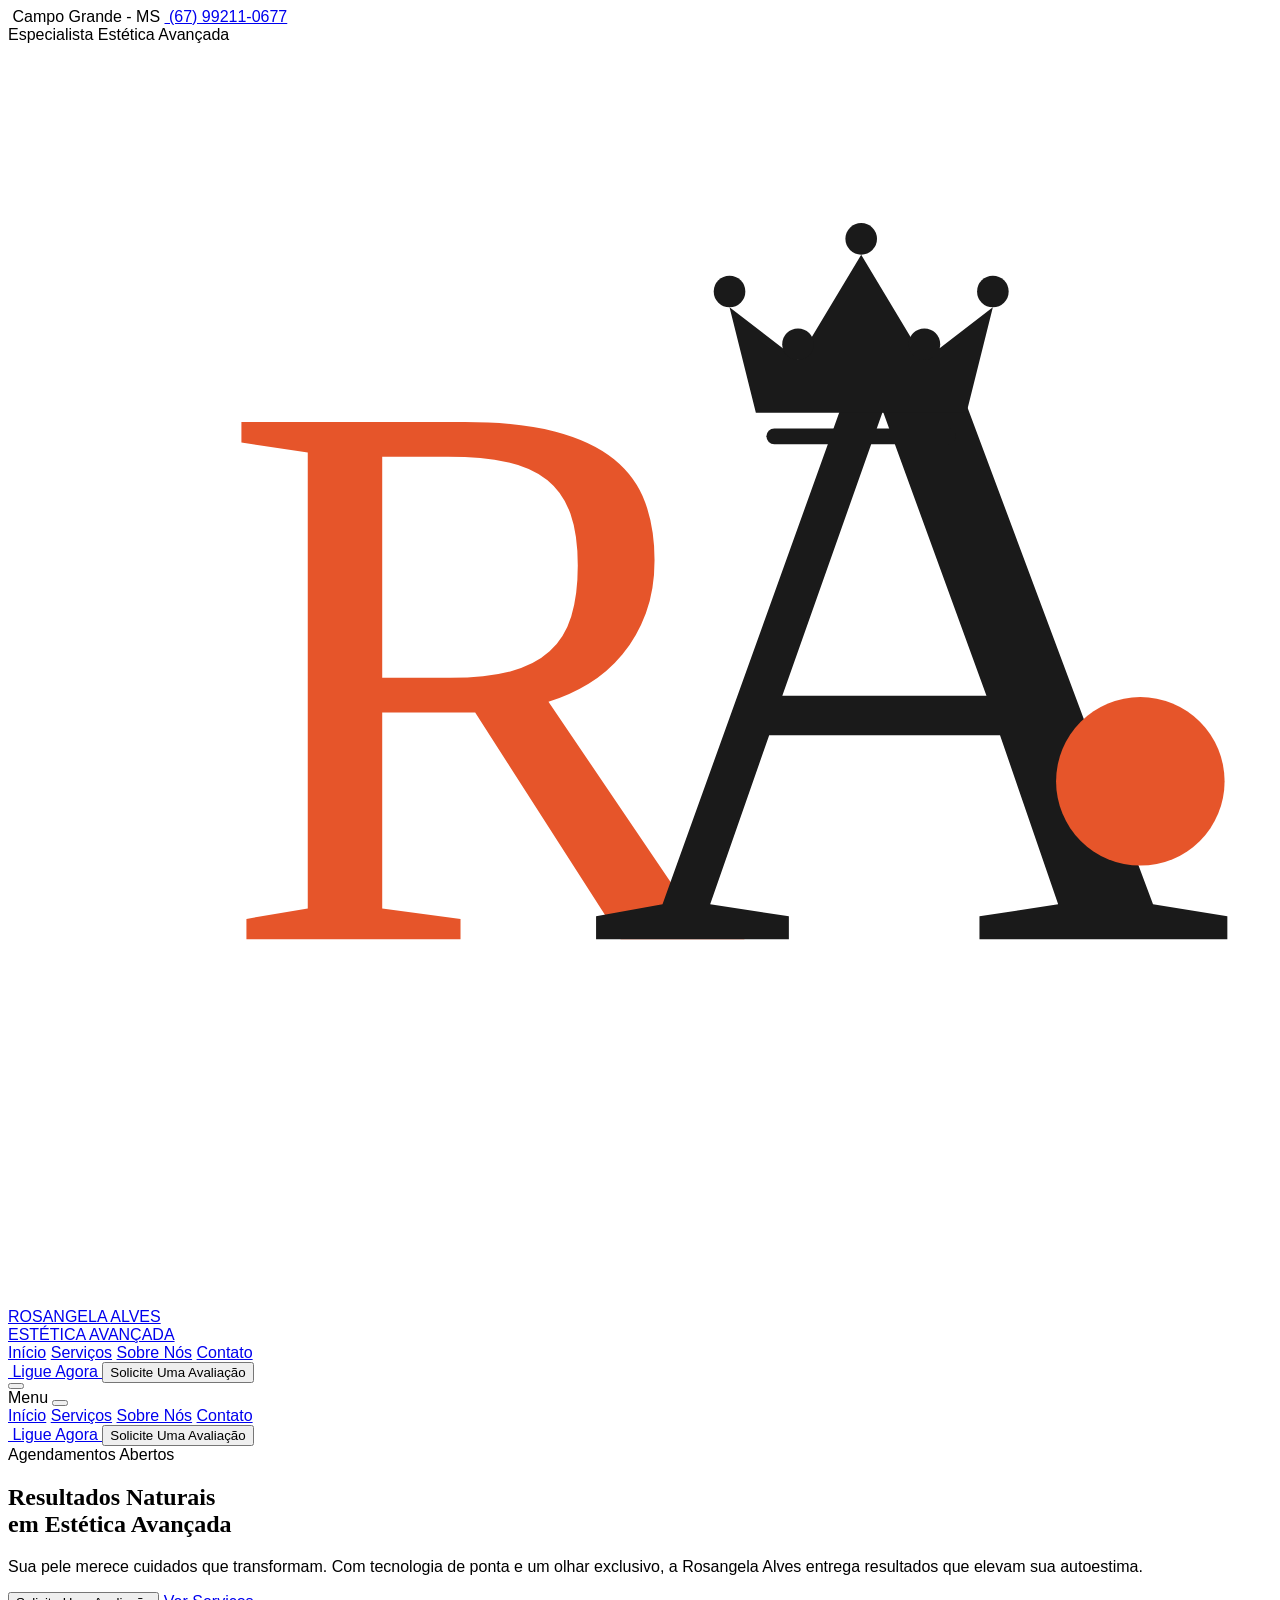
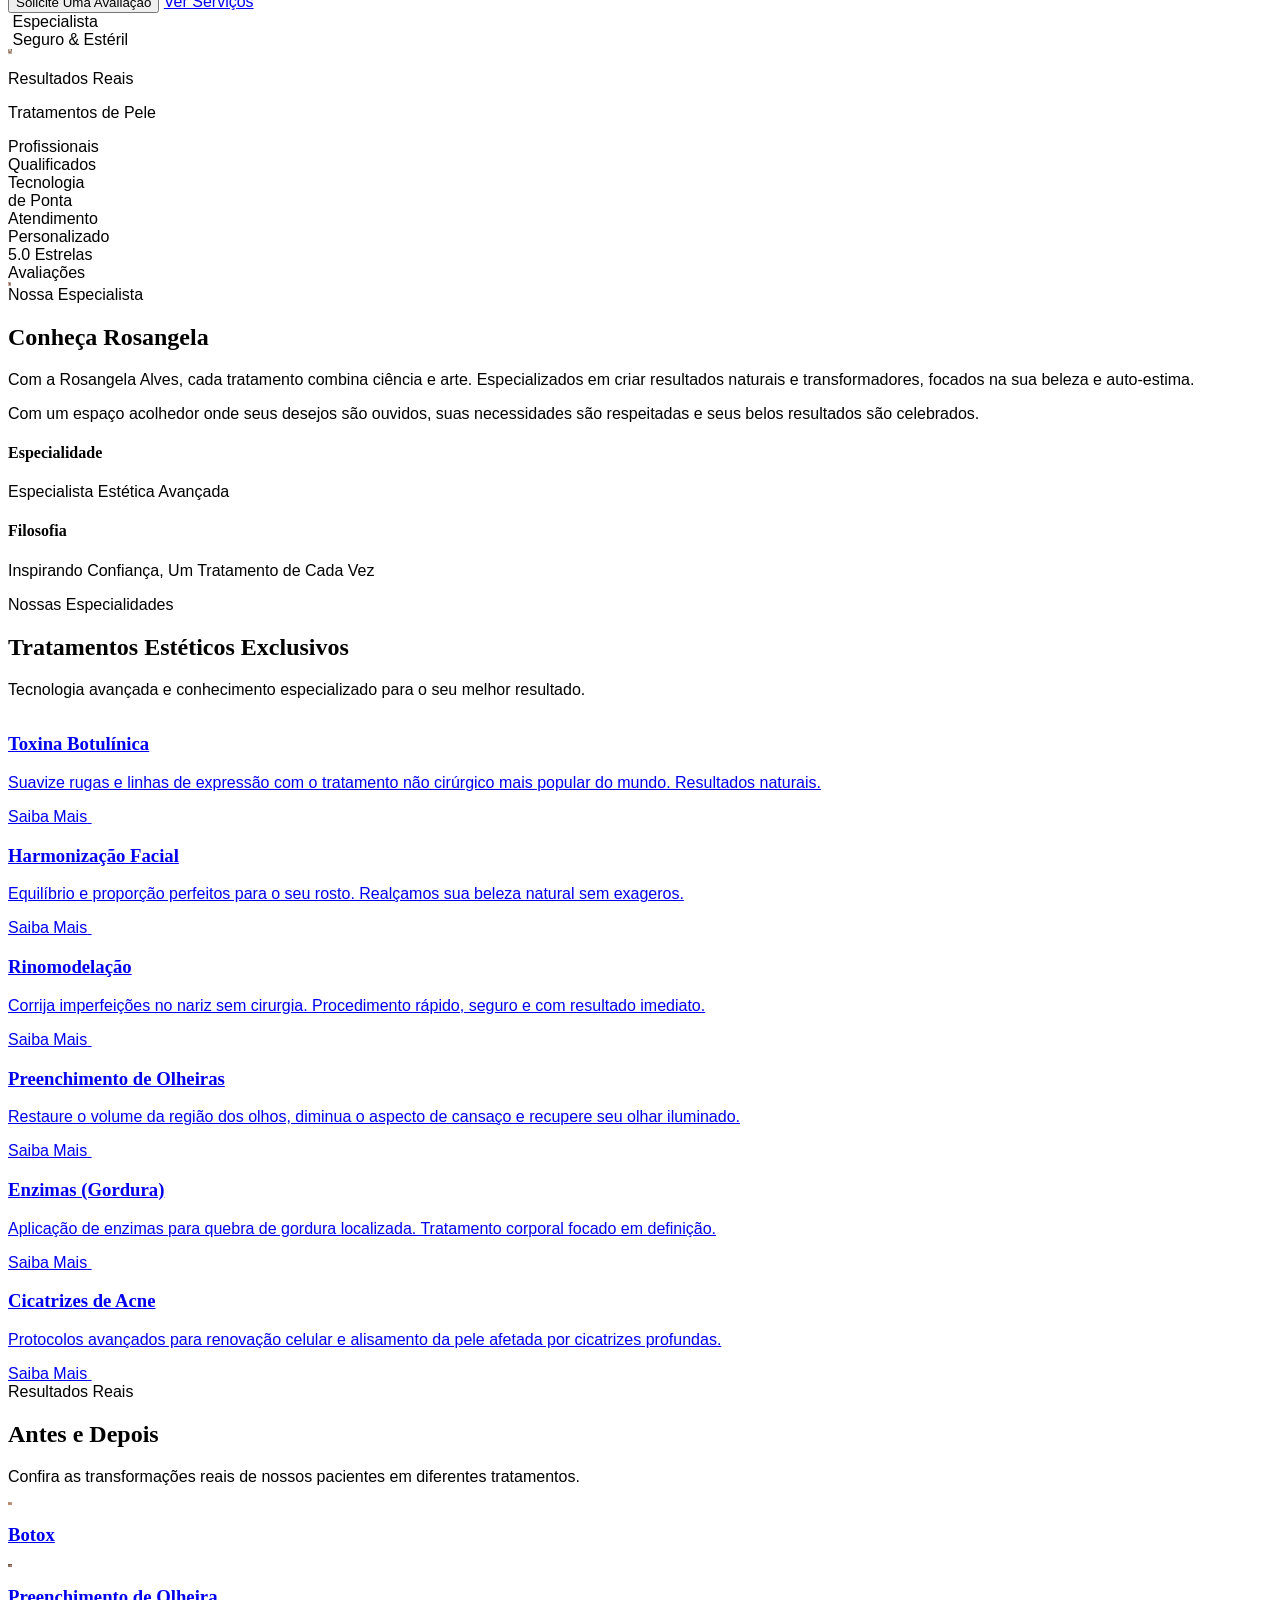
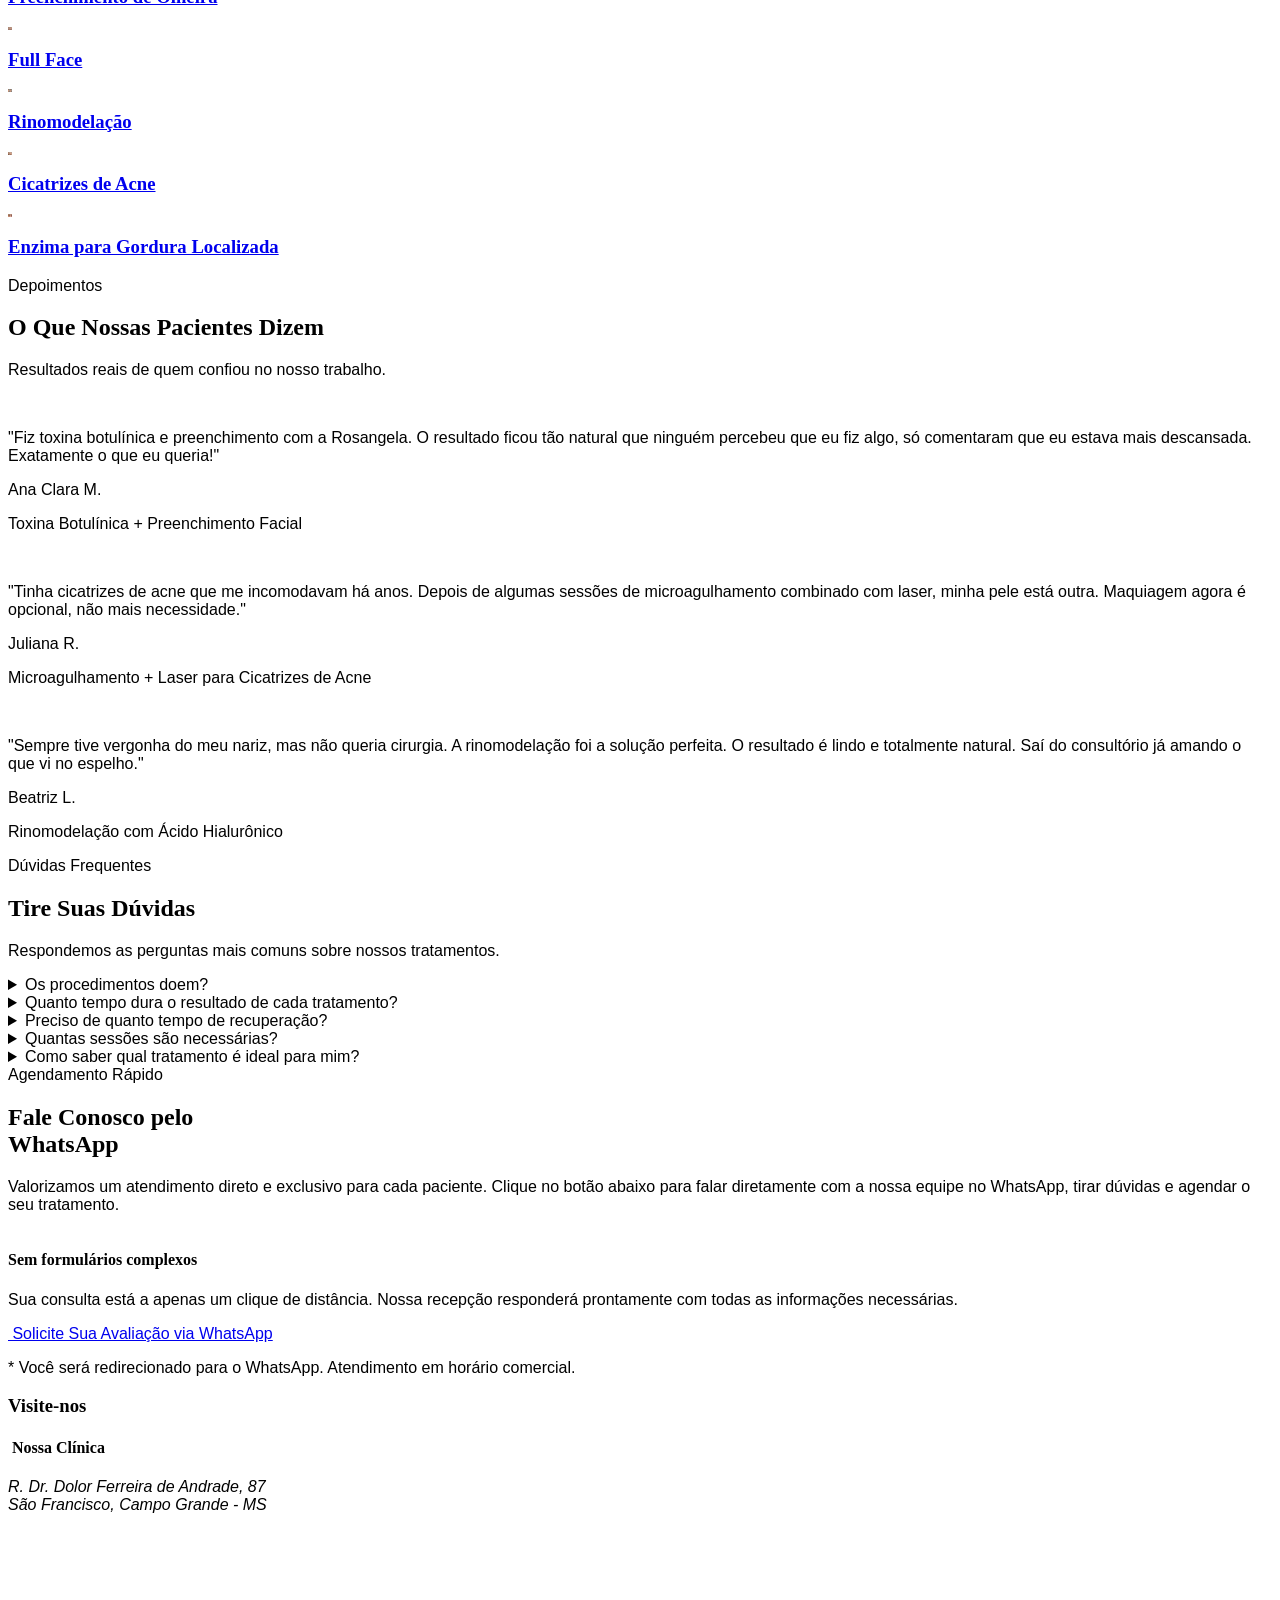
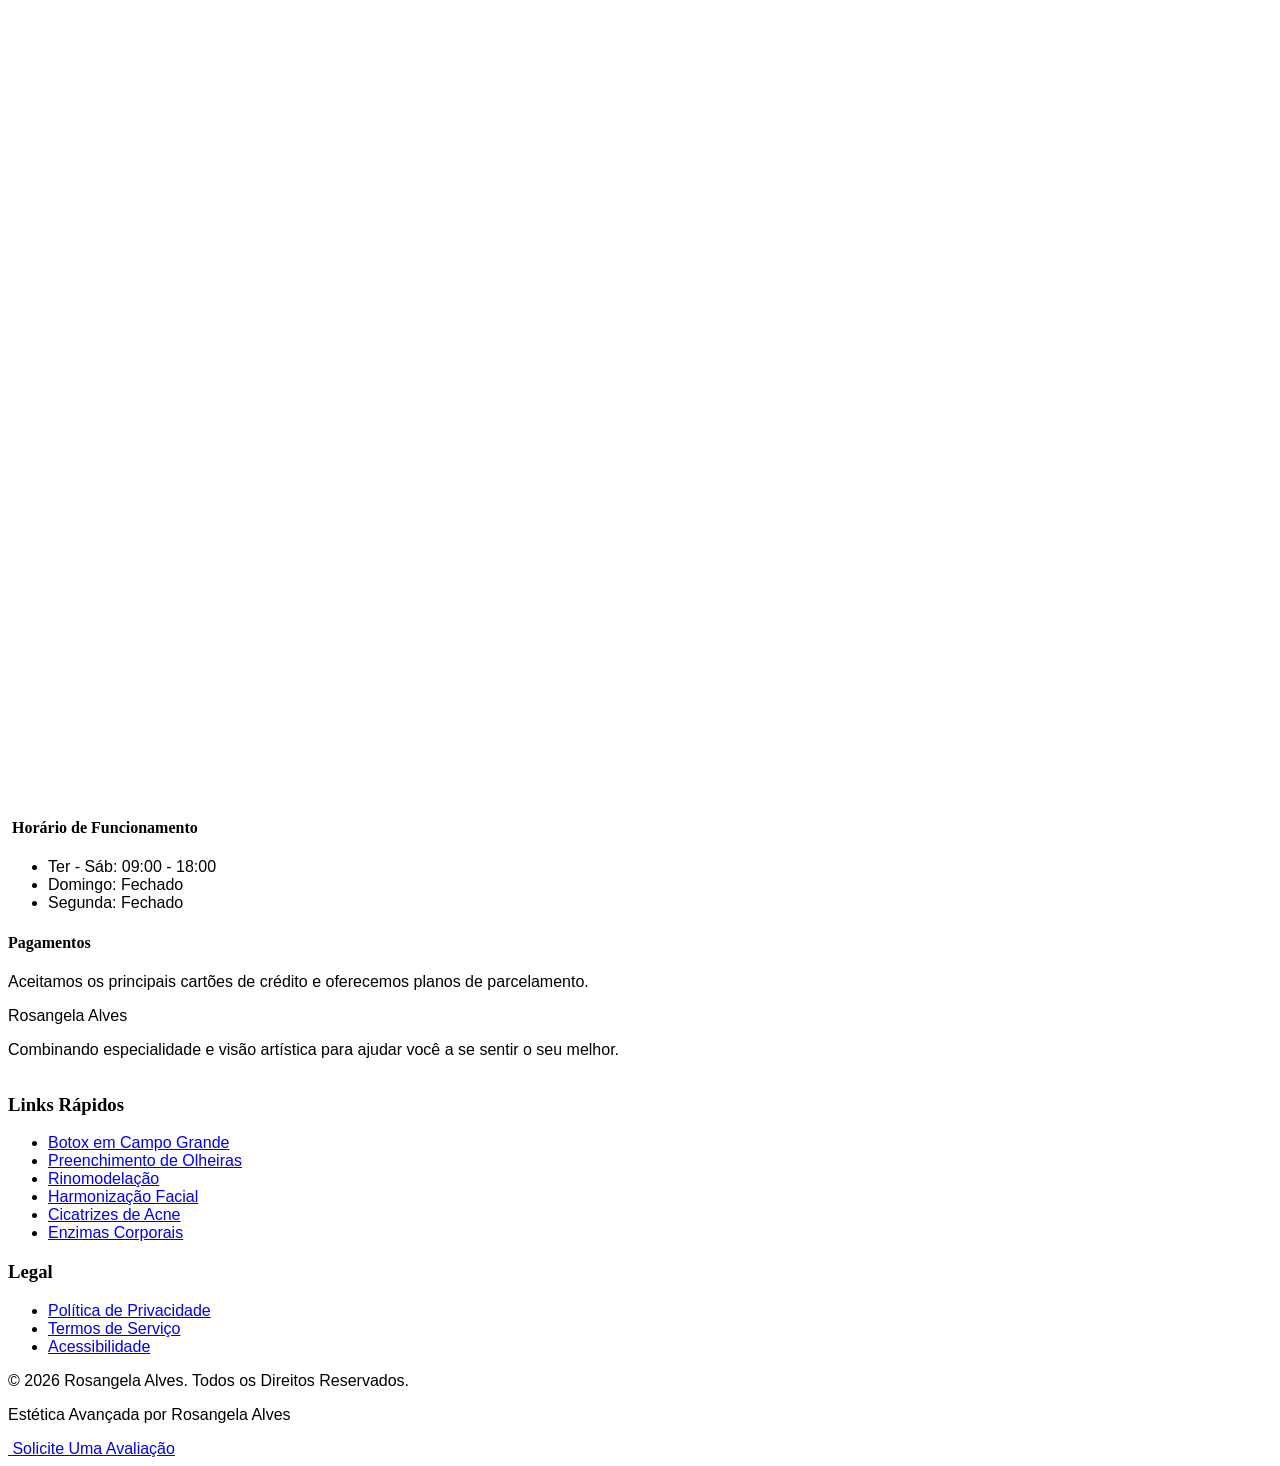
==== index.html @ 12b3f813 "Reapply "fix: corrige picture aninhado e substitui foto Rosangela" This reverts commit ff96678550057" ====
<html class="scroll-smooth" lang="pt-BR"><head><meta charset="utf-8"/>
<meta content="width=device-width, initial-scale=1.0" name="viewport"/>
<link rel="icon" href="assets/favicon-r.svg" type="image/svg+xml">
    <title>Clínica de Estética em Campo Grande — Botox, Preenchimento e Laser | Rosangela Alves</title>
<link rel="dns-prefetch" href="https://www.googletagmanager.com">
<link rel="dns-prefetch" href="https://fonts.googleapis.com">
<link rel="dns-prefetch" href="https://fonts.gstatic.com">

<link rel="preconnect" href="https://code.iconify.design" crossorigin>
<!-- SEO Meta Tags -->
<meta name="description" content="Clínica de Estética em Campo Grande — MS. Especializada em Botox, Preenchimento de Olheiras, Rinomodelação, Laser e tratamentos faciais. Agende sua avaliação no São Francisco."/>
<meta name="robots" content="index, follow"/>
<link rel="canonical" href="https://rosangelaalves.vercel.app/"/>
<!-- Open Graph -->
<meta property="og:type" content="website"/>
<meta property="og:title" content="Clínica de Estética em Campo Grande — Botox e Preenchimento | Rosangela Alves"/>
<meta property="og:description" content="Clínica de Estética em Campo Grande. Resultados naturais com tecnologia de ponta. Botox, preenchimento, laser e mais. Solicite sua avaliação."/>
<meta property="og:image" content="https://rosangelaalves.vercel.app/assets/0591c47864786aaf_medical-spa-landing-30.png"/>
<meta property="og:url" content="https://rosangelaalves.vercel.app/"/>
<meta property="og:locale" content="pt_BR"/>
<meta property="og:site_name" content="Rosangela Alves | Estética Avançada"/>
<!-- Twitter Card -->
<meta name="twitter:card" content="summary_large_image"/>
<meta name="twitter:title" content="Clínica de Estética em Campo Grande | Rosangela Alves"/>
<meta name="twitter:description" content="Clínica de Estética em Campo Grande — Botox, preenchimento, laser e tratamentos faciais. Agende sua avaliação."/>
<meta name="twitter:image" content="https://rosangelaalves.vercel.app/assets/0591c47864786aaf_medical-spa-landing-30.png"/>
<!-- Schema LocalBusiness + AggregateRating -->
<script type="application/ld+json">
{
  "@context": "https://schema.org",
  "@type": "LocalBusiness",
  "@id": "https://rosangelaalves.vercel.app/#clinic",
  "name": "Rosangela Alves — Estética Avançada",
  "description": "Clínica de Estética em Campo Grande especializada em Botox, Preenchimento, Rinomodelação, Laser e tratamentos faciais e corporais.",
  "url": "https://rosangelaalves.vercel.app/",
  "telephone": "(67) 99211-0677",
  "image": "https://rosangelaalves.vercel.app/assets/0591c47864786aaf_medical-spa-landing-30.png",
  "priceRange": "$$",
  "address": {
    "@type": "PostalAddress",
    "addressLocality": "Campo Grande",
    "addressRegion": "MS",
    "streetAddress": "R. Dr. Dolor Ferreira de Andrade, 87",
    "postalCode": "79010-050",
    "addressCountry": "BR"
  },
  "geo": {
    "@type": "GeoCoordinates",
    "latitude": -20.466738,
    "longitude": -54.618701
  },
  "areaServed": {
    "@type": "City",
    "name": "Campo Grande",
    "sameAs": "https://pt.wikipedia.org/wiki/Campo_Grande_(Mato_Grosso_do_Sul)"
  },
  "openingHoursSpecification": [
    {
      "@type": "OpeningHoursSpecification",
      "dayOfWeek": ["Tuesday", "Wednesday", "Thursday", "Friday", "Saturday"],
      "opens": "09:00",
      "closes": "18:00"
    }
  ],
  "sameAs": [
    "https://www.instagram.com/drarobiomedica/"
  ],
  "aggregateRating": {
    "@type": "AggregateRating",
    "ratingValue": "4.9",
    "bestRating": "5",
    "ratingCount": "87"
  }
}
</script>
<!-- Schema FAQPage -->
<script type="application/ld+json">
{
  "@context": "https://schema.org",
  "@type": "FAQPage",
  "mainEntity": [
    {
      "@type": "Question",
      "name": "Os procedimentos doem?",
      "acceptedAnswer": {
        "@type": "Answer",
        "text": "A maioria dos procedimentos é bem tolerada. Aplicamos anestésico tópico antes de injetáveis e lasers, garantindo o máximo de conforto. A sensação é de pequenos beliscões ou leve aquecimento, dependendo do tratamento."
      }
    },
    {
      "@type": "Question",
      "name": "Quanto tempo dura o resultado de cada tratamento?",
      "acceptedAnswer": {
        "@type": "Answer",
        "text": "Varia conforme o procedimento: toxina botulínica dura de 3 a 6 meses, preenchimentos faciais de 6 a 18 meses, bioestimuladores de colágeno até 24 meses. Na sua avaliação, explicamos a duração esperada para cada caso."
      }
    },
    {
      "@type": "Question",
      "name": "Preciso de quanto tempo de recuperação?",
      "acceptedAnswer": {
        "@type": "Answer",
        "text": "A maioria dos procedimentos não exige downtime. Você pode voltar às suas atividades no mesmo dia. Alguns tratamentos a laser podem causar leve vermelhidão por 24 a 48 horas."
      }
    },
    {
      "@type": "Question",
      "name": "Quantas sessões são necessárias?",
      "acceptedAnswer": {
        "@type": "Answer",
        "text": "Toxina botulínica e preenchimentos têm resultado imediato em uma única sessão. Tratamentos como bioestimuladores de colágeno, laser e depilação a laser podem exigir de 3 a 6 sessões para o resultado ideal."
      }
    },
    {
      "@type": "Question",
      "name": "Como saber qual tratamento é ideal para mim?",
      "acceptedAnswer": {
        "@type": "Answer",
        "text": "Cada paciente é único. Oferecemos uma avaliação presencial completa onde analisamos seu tipo de pele, queixas e objetivos para indicar o tratamento mais adequado."
      }
    }
  ]
}
</script>
<script src="assets/851bed7af266f96a_iconify-icon.min.js" defer></script>
<link href="https://fonts.googleapis.com" rel="preconnect"/>
<link href="https://fonts.gstatic.com" rel="preconnect"/>
<link href="assets/528c7f11ac18daea_css2.css" rel="stylesheet"/>
<style>
:root {
--brand-gold: #E6552A;
--brand-blue-grey: #EAE4D9;
--brand-dark: #31353D;
}
body { font-family: 'Inter', sans-serif; -webkit-font-smoothing: antialiased; }
h1, h2, h3, h4, h5, h6 { font-family: 'Playfair Display', serif; }
/* Custom Scrollbar */
::-webkit-scrollbar { width: 8px; }
::-webkit-scrollbar-track { background: #f1f1f1; }
::-webkit-scrollbar-thumb { background: #d1d5db; border-radius: 4px; }
::-webkit-scrollbar-thumb:hover { background: #9ca3af; }
/* Mobile Menu Transitions */
.mobile-menu-overlay {
transition: opacity 0.3s ease-in-out;
}
.mobile-menu-content {
transition: transform 0.3s cubic-bezier(0.16, 1, 0.3, 1);
}
</style><!-- aura-ga4-start -->
<script async="" src="https://www.googletagmanager.com/gtag/js?id=G-2M6V79H761"></script>
<script>
window.dataLayer = window.dataLayer || [];
function gtag(){dataLayer.push(arguments);}
gtag('js', new Date());
gtag('config', 'G-2M6V79H761');
</script>
<!-- aura-ga4-end -->
<style>
@keyframes cms-shimmer {
  0% { background-position: -200% 0; }
  100% { background-position: 200% 0; }
}
.cms-loading {
  position: relative;
  color: transparent !important;
  /* Override any background-image (inline styles, Tailwind bg-[url(...)]) */
  background-image: none !important;
  background-color: transparent !important;
  background: linear-gradient(90deg, 
    rgba(128, 128, 128, 0.1) 25%, 
    rgba(128, 128, 128, 0.2) 50%, 
    rgba(128, 128, 128, 0.1) 75%
  ) !important;
  background-size: 200% 100% !important;
  animation: cms-shimmer 1.5s infinite !important;
  border-radius: 12px;
  min-height: 1em;
  min-width: 3em;
  overflow: hidden;
}
.cms-loading * {
  visibility: hidden !important;
}
.cms-loading img {
  opacity: 0 !important;
}
</style><style id="aura-share-responsive-guards">
@media (max-width: 639px) {
  html,
  body {
    max-width: 100% !important;
    overflow-x: hidden !important;
  }

  #root {
    max-width: 100% !important;
  }

  img,
  video,
  canvas,
  svg {
    max-width: 100%;
  }

  .aura-share-mobile-grid-stack {
    grid-template-columns: minmax(0, 1fr) !important;
    column-gap: min(1rem, 4vw) !important;
  }

  .aura-share-mobile-grid-stack > * {
    grid-column: 1 / -1 !important;
    max-width: 100% !important;
    min-width: 0 !important;
  }
}
</style><style data-offline="1">/* offline: ensure content is visible regardless of JS init state */
html,body{opacity:1!important;visibility:visible!important}
.page-loader,.site-loader,[class*='loading-screen'],[id*='loading-screen']{display:none!important}
</style>


</head>
<body class="bg-stone-50 text-stone-800 antialiased selection:bg-[#4A5441] selection:text-white">
<!-- Announcement / Location Strip -->
<div class="bg-[#31353D] text-white text-[11px] font-medium tracking-wide py-2.5 px-4">
<div class="max-w-7xl mx-auto flex flex-col sm:flex-row justify-between items-center gap-2 text-center sm:text-left">
<div class="flex items-center gap-4">
<span class="flex items-center gap-1.5 opacity-90 hover:text-[#E6552A] transition-colors cursor-pointer">
<iconify-icon icon="solar:map-point-linear"></iconify-icon>
                    Campo Grande - MS
                </span>
<a class="flex items-center gap-1.5 opacity-90 hover:text-[#E6552A] transition-colors" href="tel:5567992110677">
<iconify-icon icon="solar:phone-calling-linear"></iconify-icon>
                    (67) 99211-0677
                </a>
</div>
<span class="hidden sm:inline opacity-70">Especialista Estética Avançada</span>
</div>
</div>
<!-- Sticky Header -->
<header class="sticky top-0 z-50 bg-white/90 backdrop-blur-md border-b border-stone-200/60 transition-all duration-300">
<div class="max-w-7xl mx-auto px-4 sm:px-6 h-20 flex items-center justify-between">
<!-- Logo -->
<a href="#" class="flex items-center gap-3 group">
    <img fetchpriority="high" decoding="sync" src="assets/logo-ra.svg" alt="Rosangela Alves Logo" class="h-10 sm:h-12 w-auto object-contain group-hover:scale-105 transition-transform duration-300 shrink-0" />
    <div class="flex flex-col justify-center">
        <div class="text-base sm:text-xl font-bold tracking-widest text-stone-900 uppercase leading-none">
            ROSANGELA <span class="text-[#E6552A]">ALVES</span>
        </div>
        <div class="text-[0.45rem] sm:text-[0.55rem] font-light tracking-[0.25em] sm:tracking-[0.3em] text-stone-500 mt-1 uppercase">ESTÉTICA AVANÇADA</div>
    </div>
</a>
<!-- Desktop Nav -->
<nav class="hidden lg:flex items-center gap-8 text-[13px] font-medium text-stone-600 uppercase tracking-wide">
<a class="hover:text-[#E6552A] transition-colors" href="#home">Início</a>
<a class="hover:text-[#E6552A] transition-colors" href="#services">Serviços</a>
<a class="hover:text-[#E6552A] transition-colors" href="#team">Sobre Nós</a>
<a class="hover:text-[#E6552A] transition-colors" href="#locations">Contato</a>
</nav>
<!-- Desktop CTA -->
<div class="hidden lg:flex items-center gap-3">
<a class="text-stone-900 hover:text-[#E6552A] transition-colors font-medium text-sm flex items-center gap-2" href="tel:5567992110677">
<iconify-icon class="text-lg" icon="solar:phone-calling-linear"></iconify-icon>
                    Ligue Agora
                </a>
<button class="bg-[#4A5441] text-white hover:bg-[#384031] text-xs font-semibold uppercase tracking-widest px-6 py-3 rounded-full transition-all shadow-sm hover:shadow-md active:scale-95" onclick="document.getElementById('booking').scrollIntoView({behavior: 'smooth'})">
                    Solicite Uma Avaliação
                </button>
</div>
<!-- Mobile Toggle -->
<button class="lg:hidden p-2 text-stone-800 focus:outline-none z-50 relative" id="mobile-menu-btn">
<iconify-icon height="28" icon="solar:hamburger-menu-linear" width="28"></iconify-icon>
</button>
</div>
</header>
<!-- Mobile Menu Overlay (Hidden by Default) -->
<div class="fixed inset-0 z-40 bg-stone-900/20 backdrop-blur-sm opacity-0 pointer-events-none mobile-menu-overlay" id="mobile-menu-overlay">
<div class="absolute top-0 right-0 w-[85%] max-w-[320px] h-full bg-white shadow-2xl transform translate-x-full mobile-menu-content flex flex-col" id="mobile-menu-content">
<div class="p-6 flex justify-between items-center border-b border-stone-100">
<span class="text-lg font-bold font-serif text-stone-900">Menu</span>
<button class="p-2 text-stone-500 hover:text-stone-900" id="mobile-menu-close">
<iconify-icon height="24" icon="solar:close-circle-linear" width="24"></iconify-icon>
</button>
</div>
<nav class="flex-1 overflow-y-auto p-6 flex flex-col gap-6 text-sm font-medium uppercase tracking-wide text-stone-600">
<a class="mobile-link hover:text-[#E6552A]" href="#home">Início</a>
<a class="mobile-link hover:text-[#E6552A]" href="#services">Serviços</a>
<a class="mobile-link hover:text-[#E6552A]" href="#team">Sobre Nós</a>
<a class="mobile-link hover:text-[#E6552A]" href="#locations">Contato</a>
</nav>
<div class="p-6 bg-[#EAE4D9]/20 border-t border-stone-100 space-y-4">
<a class="flex items-center justify-center gap-2 w-full py-3 bg-white border border-stone-200 rounded-lg text-stone-900 font-semibold shadow-sm" href="tel:5567992110677">
<iconify-icon icon="solar:phone-calling-linear"></iconify-icon>
                    Ligue Agora
                </a>
<button class="w-full py-3 bg-[#4A5441] text-white rounded-lg font-semibold shadow-md mobile-link" onclick="document.getElementById('booking').scrollIntoView({behavior: 'smooth'})">
                    Solicite Uma Avaliação
                </button>
</div>
</div>
</div>
<!-- Hero Section -->
<section class="relative pt-12 pb-20 lg:pt-32 lg:pb-32 overflow-hidden bg-[#FDFCFB]" id="home">
<!-- Decorative Background Element -->
<div class="absolute top-0 right-0 w-2/3 h-full bg-[#EAE4D9]/30 skew-x-12 translate-x-1/3 z-0 pointer-events-none"></div>
<div class="max-w-7xl mx-auto px-4 sm:px-6 relative z-10">
<div class="grid lg:grid-cols-2 gap-12 lg:gap-20 items-center">
<!-- Hero Content -->
<div class="space-y-8 text-center lg:text-left">
<div class="inline-flex items-center gap-2 px-3 py-1 rounded-full bg-white border border-stone-200 shadow-sm text-[10px] uppercase tracking-wider font-bold text-[#E6552A]">
<span class="w-1.5 h-1.5 rounded-full bg-[#4A5441]"></span>
                        Agendamentos Abertos
                    </div>
<h1 class="text-4xl sm:text-5xl lg:text-7xl font-medium text-stone-900 leading-[1.1] tracking-tight">Resultados Naturais <br/> <span class="italic text-stone-500">em Estética Avançada</span></h1>
<p class="text-lg text-stone-600 font-light leading-relaxed max-w-lg mx-auto lg:mx-0">
                        Sua pele merece cuidados que transformam. Com tecnologia de ponta e um olhar exclusivo, a Rosangela Alves entrega resultados que elevam sua autoestima.
                    </p>
<div class="flex flex-col sm:flex-row items-center gap-4 justify-center lg:justify-start">
<button class="w-full sm:w-auto px-6 sm:px-8 py-3.5 sm:py-4 bg-[#2C2C2C] text-white rounded-full text-xs font-bold uppercase tracking-widest hover:bg-stone-800 transition-all shadow-lg hover:shadow-xl active:translate-y-0.5" onclick="document.getElementById('booking').scrollIntoView({behavior: 'smooth'})">
                            Solicite Uma Avaliação
                        </button>
<a class="w-full sm:w-auto px-6 sm:px-8 py-3.5 sm:py-4 bg-white border border-stone-200 text-stone-900 rounded-full text-xs font-bold uppercase tracking-widest hover:bg-stone-50 transition-all shadow-sm" href="#services">
                            Ver Serviços
                        </a>
</div>
<div class="pt-4 flex items-center justify-center lg:justify-start gap-6 text-stone-400 text-sm">
<div class="flex items-center gap-2">
<iconify-icon class="text-[#E6552A]" icon="solar:check-circle-linear"></iconify-icon>
<span>Especialista</span>
</div>
<div class="flex items-center gap-2">
<iconify-icon class="text-[#E6552A]" icon="solar:shield-check-linear"></iconify-icon>
<span>Seguro &amp; Estéril</span>
</div>
</div>
</div>
<!-- Hero Image -->
<div class="relative group">
<div class="absolute inset-0 bg-[#4A5441] rounded-3xl rotate-3 opacity-20 transition-transform group-hover:rotate-6 duration-500"></div>
<div class="aspect-[4/5] rounded-3xl overflow-hidden shadow-2xl relative z-10 bg-stone-200">
<picture>
  <source type="image/avif" srcset="assets/hero_clinic_480w.avif 480w, assets/hero_clinic_768w.avif 768w, assets/hero_clinic_1024w.avif 1024w" sizes="(max-width: 768px) 100vw, 50vw">
  <source type="image/webp" srcset="assets/hero_clinic_480w.webp 480w, assets/hero_clinic_768w.webp 768w, assets/hero_clinic_1024w.webp 1024w" sizes="(max-width: 768px) 100vw, 50vw">
  <picture>
  <source type="image/avif" srcset="assets/hero_clinic_480w.avif 480w, assets/hero_clinic_768w.avif 768w, assets/hero_clinic_1024w.avif 1024w" sizes="(max-width: 768px) 100vw, 50vw">
  <source type="image/webp" srcset="assets/hero_clinic_480w.webp 480w, assets/hero_clinic_768w.webp 768w, assets/hero_clinic_1024w.webp 1024w" sizes="(max-width: 768px) 100vw, 50vw">
  <picture>
  <source type="image/avif" srcset="assets/hero_clinic_480w.avif 480w, assets/hero_clinic_768w.avif 768w, assets/hero_clinic_1024w.avif 1024w" sizes="(max-width: 768px) 100vw, 50vw">
  <source type="image/webp" srcset="assets/hero_clinic_480w.webp 480w, assets/hero_clinic_768w.webp 768w, assets/hero_clinic_1024w.webp 1024w" sizes="(max-width: 768px) 100vw, 50vw">
  <img src="assets/hero_clinic.png" width="4" height="5" loading="eager" fetchpriority="high" class="w-full h-full object-cover object-center group-hover:scale-105 transition-transform duration-700" alt="Rosangela Alves — Clínica de Estética Avançada com tratamentos faciais e corporais">
</picture>
</picture>
</picture>
<!-- Gradient Overlay for Contrast -->
<div class="absolute inset-0 bg-gradient-to-t from-black/40 to-transparent pointer-events-none"></div>
<div class="absolute bottom-6 left-6 text-white pointer-events-none">
<p class="text-xs uppercase tracking-widest font-bold mb-1">Resultados Reais</p>
<p class="font-serif text-2xl italic">Tratamentos de Pele</p>
</div>
</div>
</div>
</div>
</div>
</section>
<!-- Trust Strip -->
<section class="border-y border-stone-200 bg-white py-10">
<div class="max-w-7xl mx-auto px-4 sm:px-6">
<div class="grid grid-cols-2 md:grid-cols-4 gap-6 md:gap-4 lg:gap-8 justify-items-center items-center opacity-70 grayscale hover:grayscale-0 transition-all duration-500">
<!-- Using text/icons to represent the badge images from source -->
<div class="flex items-center gap-3 group">
<div class="w-12 h-12 rounded-full bg-[#4A5441]/10 flex items-center justify-center text-[#E6552A] group-hover:bg-[#E6552A] group-hover:text-white transition-all duration-300 group-hover:-translate-y-1 shadow-sm">
<iconify-icon icon="lucide:award" width="26"></iconify-icon>
</div>
<div class="text-xs font-bold uppercase tracking-wider text-stone-900">
                        Profissionais <br/><span class="font-normal text-stone-500">Qualificados</span>
</div>
</div>
<div class="flex items-center gap-3 group">
<div class="w-12 h-12 rounded-full bg-[#4A5441]/10 flex items-center justify-center text-[#E6552A] group-hover:bg-[#E6552A] group-hover:text-white transition-all duration-300 group-hover:-translate-y-1 shadow-sm">
<iconify-icon icon="lucide:shield-check" width="26"></iconify-icon>
</div>
<div class="text-xs font-bold uppercase tracking-wider text-stone-900">
                        Tecnologia <br/><span class="font-normal text-stone-500">de Ponta</span>
</div>
</div>
<div class="flex items-center gap-3 group">
<div class="w-12 h-12 rounded-full bg-[#4A5441]/10 flex items-center justify-center text-[#E6552A] group-hover:bg-[#E6552A] group-hover:text-white transition-all duration-300 group-hover:-translate-y-1 shadow-sm">
<iconify-icon icon="lucide:heart-handshake" width="26"></iconify-icon>
</div>
<div class="text-xs font-bold uppercase tracking-wider text-stone-900">
                        Atendimento <br/><span class="font-normal text-stone-500">Personalizado</span>
</div>
</div>
<div class="flex items-center gap-3 group">
<div class="w-12 h-12 rounded-full bg-[#4A5441]/10 flex items-center justify-center text-[#E6552A] group-hover:bg-[#E6552A] group-hover:text-white transition-all duration-300 group-hover:-translate-y-1 shadow-sm">
<iconify-icon icon="lucide:star" width="26"></iconify-icon>
</div>
<div class="text-xs font-bold uppercase tracking-wider text-stone-900">
                        5.0 Estrelas <br/><span class="font-normal text-stone-500">Avaliações</span>
</div>
</div>
</div>
</div>
</section>
<!-- About Section -->
<section class="py-24 bg-white" id="team">
<div class="max-w-7xl mx-auto px-4 sm:px-6">
<div class="grid md:grid-cols-2 gap-16 items-center">
<div class="relative order-2 md:order-1">
<div class="aspect-[3/4] rounded-2xl overflow-hidden bg-stone-100 shadow-xl">
<picture>
  <img src="assets/substiuir.jpeg" width="3" height="4" loading="lazy" class="w-full h-full object-cover" alt="Rosangela Alves - Especialista em Estética Avançada">
</picture>
</div>
<!-- Decorative Frame -->
<div class="absolute -top-4 -left-4 w-full h-full border border-[#EAE4D9] rounded-2xl -z-10"></div>
</div>
<div class="space-y-8 order-1 md:order-2">
<div class="space-y-2">
<span class="text-[#E6552A] font-bold text-xs uppercase tracking-[0.2em]">Nossa Especialista</span>
<h2 class="text-4xl font-medium text-stone-900">Conheça Rosangela</h2>
</div>
<p class="text-stone-600 leading-relaxed font-light">
                        Com a Rosangela Alves, cada tratamento combina ciência e arte. Especializados em criar resultados naturais e transformadores, focados na sua beleza e auto-estima.
                    </p>
<p class="text-stone-600 leading-relaxed font-light">
                        Com um espaço acolhedor onde seus desejos são ouvidos, suas necessidades são respeitadas e seus belos resultados são celebrados.
                    </p>
<div class="grid grid-cols-2 gap-6 pt-4">
<div>
<h4 class="font-bold text-stone-900 text-sm mb-1">Especialidade</h4>
<p class="text-xs text-stone-500">Especialista Estética Avançada</p>
</div>
<div>
<h4 class="font-bold text-stone-900 text-sm mb-1">Filosofia</h4>
<p class="text-xs text-stone-500">Inspirando Confiança, Um Tratamento de Cada Vez</p>
</div>
</div>
</div>
</div>
</div>
</section>
<!-- Serviços Hub -->
<section class="py-24 bg-[#EAE4D9]/20" id="services">
<div class="max-w-7xl mx-auto px-4 sm:px-6">
<div class="text-center max-w-2xl mx-auto mb-16 space-y-4">
<span class="text-[#E6552A] font-bold text-xs uppercase tracking-[0.2em]">Nossas Especialidades</span>
<h2 class="text-4xl font-medium text-stone-900">Tratamentos Estéticos Exclusivos</h2>
<p class="text-stone-500 font-light">Tecnologia avançada e conhecimento especializado para o seu melhor resultado.</p>
</div>
<div class="grid md:grid-cols-2 lg:grid-cols-3 gap-6">

<!-- Card 1 -->
<a href="botox-campo-grande.html" class="group bg-white rounded-2xl p-8 shadow-sm hover:shadow-xl transition-all duration-300 border border-stone-100 flex flex-col hover:-translate-y-1">
<div class="w-14 h-14 bg-[#E6552A]/10 rounded-2xl flex items-center justify-center text-[#E6552A] mb-6 group-hover:bg-[#4A5441] group-hover:text-white transition-colors duration-300 shadow-sm">
<iconify-icon icon="lucide:sparkles" width="28"></iconify-icon>
</div>
<h3 class="text-xl font-bold text-stone-900 mb-3 group-hover:text-[#E6552A] transition-colors">Toxina Botulínica</h3>
<p class="text-sm text-stone-500 leading-relaxed mb-6 flex-1">Suavize rugas e linhas de expressão com o tratamento não cirúrgico mais popular do mundo. Resultados naturais.</p>
<div class="flex items-center text-[#E6552A] text-sm font-bold uppercase tracking-widest gap-2">
<span>Saiba Mais</span>
<iconify-icon icon="lucide:arrow-right" class="group-hover:translate-x-2 transition-transform duration-300"></iconify-icon>
</div>
</a>

<!-- Card 2 -->
<a href="harmonizacao-facial-campo-grande.html" class="group bg-white rounded-2xl p-8 shadow-sm hover:shadow-xl transition-all duration-300 border border-stone-100 flex flex-col hover:-translate-y-1">
<div class="w-14 h-14 bg-[#E6552A]/10 rounded-2xl flex items-center justify-center text-[#E6552A] mb-6 group-hover:bg-[#4A5441] group-hover:text-white transition-colors duration-300 shadow-sm">
<iconify-icon icon="lucide:scan-face" width="28"></iconify-icon>
</div>
<h3 class="text-xl font-bold text-stone-900 mb-3 group-hover:text-[#E6552A] transition-colors">Harmonização Facial</h3>
<p class="text-sm text-stone-500 leading-relaxed mb-6 flex-1">Equilíbrio e proporção perfeitos para o seu rosto. Realçamos sua beleza natural sem exageros.</p>
<div class="flex items-center text-[#E6552A] text-sm font-bold uppercase tracking-widest gap-2">
<span>Saiba Mais</span>
<iconify-icon icon="lucide:arrow-right" class="group-hover:translate-x-2 transition-transform duration-300"></iconify-icon>
</div>
</a>

<!-- Card 3 -->
<a href="rinomodelacao-campo-grande.html" class="group bg-white rounded-2xl p-8 shadow-sm hover:shadow-xl transition-all duration-300 border border-stone-100 flex flex-col hover:-translate-y-1">
<div class="w-14 h-14 bg-[#E6552A]/10 rounded-2xl flex items-center justify-center text-[#E6552A] mb-6 group-hover:bg-[#4A5441] group-hover:text-white transition-colors duration-300 shadow-sm">
<div class="w-8 h-8 bg-current transition-colors duration-300" style="-webkit-mask-image: url('[data-uri]'); mask-image: url('[data-uri]'); -webkit-mask-size: contain; mask-size: contain; -webkit-mask-repeat: no-repeat; mask-repeat: no-repeat; -webkit-mask-position: center; mask-position: center;"></div>
</div>
<h3 class="text-xl font-bold text-stone-900 mb-3 group-hover:text-[#E6552A] transition-colors">Rinomodelação</h3>
<p class="text-sm text-stone-500 leading-relaxed mb-6 flex-1">Corrija imperfeições no nariz sem cirurgia. Procedimento rápido, seguro e com resultado imediato.</p>
<div class="flex items-center text-[#E6552A] text-sm font-bold uppercase tracking-widest gap-2">
<span>Saiba Mais</span>
<iconify-icon icon="lucide:arrow-right" class="group-hover:translate-x-2 transition-transform duration-300"></iconify-icon>
</div>
</a>

<!-- Card 4 -->
<a href="preenchimento-olheiras-campo-grande.html" class="group bg-white rounded-2xl p-8 shadow-sm hover:shadow-xl transition-all duration-300 border border-stone-100 flex flex-col hover:-translate-y-1">
<div class="w-14 h-14 bg-[#E6552A]/10 rounded-2xl flex items-center justify-center text-[#E6552A] mb-6 group-hover:bg-[#4A5441] group-hover:text-white transition-colors duration-300 shadow-sm">
<iconify-icon icon="lucide:eye" width="28"></iconify-icon>
</div>
<h3 class="text-xl font-bold text-stone-900 mb-3 group-hover:text-[#E6552A] transition-colors">Preenchimento de Olheiras</h3>
<p class="text-sm text-stone-500 leading-relaxed mb-6 flex-1">Restaure o volume da região dos olhos, diminua o aspecto de cansaço e recupere seu olhar iluminado.</p>
<div class="flex items-center text-[#E6552A] text-sm font-bold uppercase tracking-widest gap-2">
<span>Saiba Mais</span>
<iconify-icon icon="lucide:arrow-right" class="group-hover:translate-x-2 transition-transform duration-300"></iconify-icon>
</div>
</a>

<!-- Card 5 -->
<a href="enzimas-gordura-localizada-campo-grande.html" class="group bg-white rounded-2xl p-8 shadow-sm hover:shadow-xl transition-all duration-300 border border-stone-100 flex flex-col hover:-translate-y-1">
<div class="w-14 h-14 bg-[#E6552A]/10 rounded-2xl flex items-center justify-center text-[#E6552A] mb-6 group-hover:bg-[#4A5441] group-hover:text-white transition-colors duration-300 shadow-sm">
<iconify-icon icon="lucide:activity" width="28"></iconify-icon>
</div>
<h3 class="text-xl font-bold text-stone-900 mb-3 group-hover:text-[#E6552A] transition-colors">Enzimas (Gordura)</h3>
<p class="text-sm text-stone-500 leading-relaxed mb-6 flex-1">Aplicação de enzimas para quebra de gordura localizada. Tratamento corporal focado em definição.</p>
<div class="flex items-center text-[#E6552A] text-sm font-bold uppercase tracking-widest gap-2">
<span>Saiba Mais</span>
<iconify-icon icon="lucide:arrow-right" class="group-hover:translate-x-2 transition-transform duration-300"></iconify-icon>
</div>
</a>

<!-- Card 6 -->
<a href="cicatrizes-acne-campo-grande.html" class="group bg-white rounded-2xl p-8 shadow-sm hover:shadow-xl transition-all duration-300 border border-stone-100 flex flex-col hover:-translate-y-1">
<div class="w-14 h-14 bg-[#E6552A]/10 rounded-2xl flex items-center justify-center text-[#E6552A] mb-6 group-hover:bg-[#4A5441] group-hover:text-white transition-colors duration-300 shadow-sm">
<iconify-icon icon="lucide:droplet" width="28"></iconify-icon>
</div>
<h3 class="text-xl font-bold text-stone-900 mb-3 group-hover:text-[#E6552A] transition-colors">Cicatrizes de Acne</h3>
<p class="text-sm text-stone-500 leading-relaxed mb-6 flex-1">Protocolos avançados para renovação celular e alisamento da pele afetada por cicatrizes profundas.</p>
<div class="flex items-center text-[#E6552A] text-sm font-bold uppercase tracking-widest gap-2">
<span>Saiba Mais</span>
<iconify-icon icon="lucide:arrow-right" class="group-hover:translate-x-2 transition-transform duration-300"></iconify-icon>
</div>
</a>

</div>
</div>
</section>
<!-- Before & After Gallery -->
<section class="py-24 bg-[#FDFCFB]" id="gallery">
    <div class="max-w-7xl mx-auto px-4 sm:px-6">
        <div class="text-center max-w-2xl mx-auto mb-16 space-y-4">
            <span class="text-[#E6552A] font-bold text-xs uppercase tracking-[0.2em]">Resultados Reais</span>
            <h2 class="text-4xl font-medium text-stone-900">Antes e Depois</h2>
            <p class="text-stone-500 font-light">Confira as transformações reais de nossos pacientes em diferentes tratamentos.</p>
        </div>
        <div class="grid grid-cols-2 md:grid-cols-3 gap-8">
            <div class="space-y-4">
                <div class="aspect-[4/3] rounded-2xl overflow-hidden shadow-lg group">
                    <picture>
  <source type="image/avif" srcset="assets/ad_botox_480w.avif 480w, assets/ad_botox_600w.avif 600w" sizes="(max-width: 640px) 50vw, (max-width: 1024px) 33vw, 25vw">
  <source type="image/webp" srcset="assets/ad_botox_480w.webp 480w, assets/ad_botox_600w.webp 600w" sizes="(max-width: 640px) 50vw, (max-width: 1024px) 33vw, 25vw">
  <img src="assets/ad_botox.png" width="4" height="3" loading="lazy" class="w-full h-full object-cover group-hover:scale-105 transition-transform duration-500" alt="Antes e depois do tratamento com toxina botulínica">
</picture>
                </div>
                <a href="botox-campo-grande.html"><h3 class="text-lg font-bold text-stone-900 text-center hover:text-[#E6552A] transition-colors">Botox</h3></a>
            </div>
            <div class="space-y-4">
                <div class="aspect-[4/3] rounded-2xl overflow-hidden shadow-lg group">
                    <picture>
  <source type="image/avif" srcset="assets/ad_olheira_480w.avif 480w, assets/ad_olheira_600w.avif 600w" sizes="(max-width: 640px) 50vw, (max-width: 1024px) 33vw, 25vw">
  <source type="image/webp" srcset="assets/ad_olheira_480w.webp 480w, assets/ad_olheira_600w.webp 600w" sizes="(max-width: 640px) 50vw, (max-width: 1024px) 33vw, 25vw">
  <img src="assets/ad_olheira.png" width="4" height="3" loading="lazy" class="w-full h-full object-cover group-hover:scale-105 transition-transform duration-500" alt="Antes e depois do preenchimento de olheiras com ácido hialurônico">
</picture>
                </div>
                <a href="preenchimento-olheiras-campo-grande.html"><h3 class="text-lg font-bold text-stone-900 text-center hover:text-[#E6552A] transition-colors">Preenchimento de Olheira</h3></a>
            </div>
            <div class="space-y-4">
                <div class="aspect-[4/3] rounded-2xl overflow-hidden shadow-lg group">
                    <picture>
  <source type="image/avif" srcset="assets/ad_full_face_480w.avif 480w, assets/ad_full_face_600w.avif 600w" sizes="(max-width: 640px) 50vw, (max-width: 1024px) 33vw, 25vw">
  <source type="image/webp" srcset="assets/ad_full_face_480w.webp 480w, assets/ad_full_face_600w.webp 600w" sizes="(max-width: 640px) 50vw, (max-width: 1024px) 33vw, 25vw">
  <img src="assets/ad_full_face.png" width="4" height="3" loading="lazy" class="w-full h-full object-cover group-hover:scale-105 transition-transform duration-500" alt="Antes e depois de harmonização facial completa">
</picture>
                </div>
                <a href="harmonizacao-facial-campo-grande.html"><h3 class="text-lg font-bold text-stone-900 text-center hover:text-[#E6552A] transition-colors">Full Face</h3></a>
            </div>
            <div class="space-y-4">
                <div class="aspect-[4/3] rounded-2xl overflow-hidden shadow-lg group">
                    <picture>
  <source type="image/avif" srcset="assets/ad_rino_480w.avif 480w, assets/ad_rino_600w.avif 600w" sizes="(max-width: 640px) 50vw, (max-width: 1024px) 33vw, 25vw">
  <source type="image/webp" srcset="assets/ad_rino_480w.webp 480w, assets/ad_rino_600w.webp 600w" sizes="(max-width: 640px) 50vw, (max-width: 1024px) 33vw, 25vw">
  <img src="assets/ad_rino.png" width="4" height="3" loading="lazy" class="w-full h-full object-cover group-hover:scale-105 transition-transform duration-500" alt="Antes e depois de rinomodelação sem cirurgia">
</picture>
                </div>
                <a href="rinomodelacao-campo-grande.html"><h3 class="text-lg font-bold text-stone-900 text-center hover:text-[#E6552A] transition-colors">Rinomodelação</h3></a>
            </div>
            <div class="space-y-4">
                <div class="aspect-[4/3] rounded-2xl overflow-hidden shadow-lg group">
                    <picture>
  <source type="image/avif" srcset="assets/ad_acne_480w.avif 480w, assets/ad_acne_600w.avif 600w" sizes="(max-width: 640px) 50vw, (max-width: 1024px) 33vw, 25vw">
  <source type="image/webp" srcset="assets/ad_acne_480w.webp 480w, assets/ad_acne_600w.webp 600w" sizes="(max-width: 640px) 50vw, (max-width: 1024px) 33vw, 25vw">
  <img src="assets/ad_acne.png" width="4" height="3" loading="lazy" class="w-full h-full object-cover group-hover:scale-105 transition-transform duration-500" alt="Antes e depois do tratamento de cicatrizes de acne com laser">
</picture>
                </div>
                <a href="cicatrizes-acne-campo-grande.html"><h3 class="text-lg font-bold text-stone-900 text-center hover:text-[#E6552A] transition-colors">Cicatrizes de Acne</h3></a>
            </div>
            <div class="space-y-4">
                <div class="aspect-[4/3] rounded-2xl overflow-hidden shadow-lg group">
                    <picture>
  <source type="image/avif" srcset="assets/new_antes_depois_6_480w.avif 480w, assets/new_antes_depois_6_600w.avif 600w" sizes="(max-width: 640px) 50vw, (max-width: 1024px) 33vw, 25vw">
  <source type="image/webp" srcset="assets/new_antes_depois_6_480w.webp 480w, assets/new_antes_depois_6_600w.webp 600w" sizes="(max-width: 640px) 50vw, (max-width: 1024px) 33vw, 25vw">
  <picture>
  <source type="image/avif" srcset="assets/new_antes_depois_6_480w.avif 480w, assets/new_antes_depois_6_600w.avif 600w" sizes="(max-width: 640px) 50vw, (max-width: 1024px) 33vw, 25vw">
  <source type="image/webp" srcset="assets/new_antes_depois_6_480w.webp 480w, assets/new_antes_depois_6_600w.webp 600w" sizes="(max-width: 640px) 50vw, (max-width: 1024px) 33vw, 25vw">
  <picture>
  <source type="image/avif" srcset="assets/new_antes_depois_6_480w.avif 480w, assets/new_antes_depois_6_600w.avif 600w" sizes="(max-width: 640px) 50vw, (max-width: 1024px) 33vw, 25vw">
  <source type="image/webp" srcset="assets/new_antes_depois_6_480w.webp 480w, assets/new_antes_depois_6_600w.webp 600w" sizes="(max-width: 640px) 50vw, (max-width: 1024px) 33vw, 25vw">
  <img src="assets/new_antes_depois_6.png" width="4" height="3" loading="lazy" class="w-full h-full object-cover group-hover:scale-105 transition-transform duration-500" alt="Antes e depois do tratamento de gordura localizada com enzimas">
</picture>
</picture>
</picture>
                </div>
                <a href="enzimas-gordura-localizada-campo-grande.html"><h3 class="text-lg font-bold text-stone-900 text-center hover:text-[#E6552A] transition-colors uppercase">Enzima para Gordura Localizada</h3></a>
            </div>
        </div>
    </div>
</section>

<!-- Depoimentos -->
<section class="py-24 bg-[#F8F9FA]" id="depoimentos">
    <div class="max-w-7xl mx-auto px-4 sm:px-6">
        <div class="text-center max-w-2xl mx-auto mb-16 space-y-4">
            <span class="text-[#E6552A] font-bold text-xs uppercase tracking-[0.2em]">Depoimentos</span>
            <h2 class="text-4xl font-medium text-stone-900">O Que Nossas Pacientes Dizem</h2>
            <p class="text-stone-500 font-light">Resultados reais de quem confiou no nosso trabalho.</p>
        </div>
        <div class="grid md:grid-cols-3 gap-8">
            <div class="bg-white rounded-2xl p-8 shadow-sm border border-stone-100 flex flex-col">
                <div class="flex items-center gap-1 text-[#E6552A] mb-4">
                    <iconify-icon icon="lucide:star" width="18"></iconify-icon>
                    <iconify-icon icon="lucide:star" width="18"></iconify-icon>
                    <iconify-icon icon="lucide:star" width="18"></iconify-icon>
                    <iconify-icon icon="lucide:star" width="18"></iconify-icon>
                    <iconify-icon icon="lucide:star" width="18"></iconify-icon>
                </div>
                <p class="text-stone-600 text-sm leading-relaxed mb-6 flex-grow italic">
                    &quot;Fiz toxina botul&iacute;nica e preenchimento com a Rosangela. O resultado ficou t&atilde;o natural que ningu&eacute;m percebeu que eu fiz algo, s&oacute; comentaram que eu estava mais descansada. Exatamente o que eu queria!&quot;
                </p>
                <div class="border-t border-stone-100 pt-4">
                    <p class="font-bold text-stone-900 text-sm">Ana Clara M.</p>
                    <p class="text-xs text-stone-400">Toxina Botul&iacute;nica + Preenchimento Facial</p>
                </div>
            </div>
            <div class="bg-white rounded-2xl p-8 shadow-sm border border-stone-100 flex flex-col">
                <div class="flex items-center gap-1 text-[#E6552A] mb-4">
                    <iconify-icon icon="lucide:star" width="18"></iconify-icon>
                    <iconify-icon icon="lucide:star" width="18"></iconify-icon>
                    <iconify-icon icon="lucide:star" width="18"></iconify-icon>
                    <iconify-icon icon="lucide:star" width="18"></iconify-icon>
                    <iconify-icon icon="lucide:star" width="18"></iconify-icon>
                </div>
                <p class="text-stone-600 text-sm leading-relaxed mb-6 flex-grow italic">
                    &quot;Tinha cicatrizes de acne que me incomodavam h&aacute; anos. Depois de algumas sess&otilde;es de microagulhamento combinado com laser, minha pele est&aacute; outra. Maquiagem agora &eacute; opcional, n&atilde;o mais necessidade.&quot;
                </p>
                <div class="border-t border-stone-100 pt-4">
                    <p class="font-bold text-stone-900 text-sm">Juliana R.</p>
                    <p class="text-xs text-stone-400">Microagulhamento + Laser para Cicatrizes de Acne</p>
                </div>
            </div>
            <div class="bg-white rounded-2xl p-8 shadow-sm border border-stone-100 flex flex-col">
                <div class="flex items-center gap-1 text-[#E6552A] mb-4">
                    <iconify-icon icon="lucide:star" width="18"></iconify-icon>
                    <iconify-icon icon="lucide:star" width="18"></iconify-icon>
                    <iconify-icon icon="lucide:star" width="18"></iconify-icon>
                    <iconify-icon icon="lucide:star" width="18"></iconify-icon>
                    <iconify-icon icon="lucide:star" width="18"></iconify-icon>
                </div>
                <p class="text-stone-600 text-sm leading-relaxed mb-6 flex-grow italic">
                    &quot;Sempre tive vergonha do meu nariz, mas n&atilde;o queria cirurgia. A rinomodela&ccedil;&atilde;o foi a solu&ccedil;&atilde;o perfeita. O resultado &eacute; lindo e totalmente natural. Sa&iacute; do consult&oacute;rio j&aacute; amando o que vi no espelho.&quot;
                </p>
                <div class="border-t border-stone-100 pt-4">
                    <p class="font-bold text-stone-900 text-sm">Beatriz L.</p>
                    <p class="text-xs text-stone-400">Rinomodela&ccedil;&atilde;o com &Aacute;cido Hialur&ocirc;nico</p>
                </div>
            </div>
        </div>
    </div>
</section>

<!-- FAQ -->
<section class="py-24 bg-white" id="faq">
    <div class="max-w-3xl mx-auto px-4 sm:px-6">
        <div class="text-center max-w-2xl mx-auto mb-16 space-y-4">
            <span class="text-[#E6552A] font-bold text-xs uppercase tracking-[0.2em]">D&uacute;vidas Frequentes</span>
            <h2 class="text-4xl font-medium text-stone-900">Tire Suas D&uacute;vidas</h2>
            <p class="text-stone-500 font-light">Respondemos as perguntas mais comuns sobre nossos tratamentos.</p>
        </div>
        <div class="space-y-4">
            <details class="group bg-stone-50 rounded-2xl p-6 border border-stone-100 open:shadow-sm transition-all">
                <summary class="flex items-center justify-between cursor-pointer list-none text-stone-900 font-bold text-sm">
                    Os procedimentos doem?
                    <iconify-icon class="text-stone-400 group-open:rotate-180 transition-transform" icon="lucide:chevron-down" width="20"></iconify-icon>
                </summary>
                <p class="mt-4 text-stone-600 text-sm leading-relaxed">A maioria dos procedimentos &eacute; bem tolerada. Aplicamos anest&eacute;sico t&oacute;pico antes de injet&aacute;veis e lasers, garantindo o m&aacute;ximo de conforto. A sensa&ccedil;&atilde;o &eacute; de pequenos belisc&otilde;es ou leve aquecimento, dependendo do tratamento.</p>
            </details>
            <details class="group bg-stone-50 rounded-2xl p-6 border border-stone-100 open:shadow-sm transition-all">
                <summary class="flex items-center justify-between cursor-pointer list-none text-stone-900 font-bold text-sm">
                    Quanto tempo dura o resultado de cada tratamento?
                    <iconify-icon class="text-stone-400 group-open:rotate-180 transition-transform" icon="lucide:chevron-down" width="20"></iconify-icon>
                </summary>
                <p class="mt-4 text-stone-600 text-sm leading-relaxed">Varia conforme o procedimento: toxina botul&iacute;nica dura de 3 a 6 meses, preenchimentos faciais de 6 a 18 meses, bioestimuladores de col&aacute;geno at&eacute; 24 meses. Na sua avalia&ccedil;&atilde;o, explicamos a dura&ccedil;&atilde;o esperada para cada caso.</p>
            </details>
            <details class="group bg-stone-50 rounded-2xl p-6 border border-stone-100 open:shadow-sm transition-all">
                <summary class="flex items-center justify-between cursor-pointer list-none text-stone-900 font-bold text-sm">
                    Preciso de quanto tempo de recupera&ccedil;&atilde;o?
                    <iconify-icon class="text-stone-400 group-open:rotate-180 transition-transform" icon="lucide:chevron-down" width="20"></iconify-icon>
                </summary>
                <p class="mt-4 text-stone-600 text-sm leading-relaxed">A maioria dos procedimentos n&atilde;o exige downtime. Voc&ecirc; pode voltar &agrave;s suas atividades no mesmo dia. Alguns tratamentos a laser podem causar leve vermelhid&atilde;o por 24 a 48 horas. Fornecemos todas as orienta&ccedil;&otilde;es p&oacute;s-procedimento.</p>
            </details>
            <details class="group bg-stone-50 rounded-2xl p-6 border border-stone-100 open:shadow-sm transition-all">
                <summary class="flex items-center justify-between cursor-pointer list-none text-stone-900 font-bold text-sm">
                    Quantas sess&otilde;es s&atilde;o necess&aacute;rias?
                    <iconify-icon class="text-stone-400 group-open:rotate-180 transition-transform" icon="lucide:chevron-down" width="20"></iconify-icon>
                </summary>
                <p class="mt-4 text-stone-600 text-sm leading-relaxed">Toxina botul&iacute;nica e preenchimentos t&ecirc;m resultado imediato em uma &uacute;nica sess&atilde;o. J&aacute; tratamentos como bioestimuladores de col&aacute;geno, laser e depila&ccedil;&atilde;o a laser podem exigir de 3 a 6 sess&otilde;es para o resultado ideal. Definimos o plano na avalia&ccedil;&atilde;o.</p>
            </details>
            <details class="group bg-stone-50 rounded-2xl p-6 border border-stone-100 open:shadow-sm transition-all">
                <summary class="flex items-center justify-between cursor-pointer list-none text-stone-900 font-bold text-sm">
                    Como saber qual tratamento &eacute; ideal para mim?
                    <iconify-icon class="text-stone-400 group-open:rotate-180 transition-transform" icon="lucide:chevron-down" width="20"></iconify-icon>
                </summary>
                <p class="mt-4 text-stone-600 text-sm leading-relaxed">Cada paciente &eacute; &uacute;nico. Por isso oferecemos uma avalia&ccedil;&atilde;o presencial completa, onde analisamos seu tipo de pele, suas queixas e seus objetivos para indicar o tratamento mais adequado. Solicite sua avalia&ccedil;&atilde;o e descubra o melhor caminho para voc&ecirc;.</p>
            </details>
        </div>
    </div>
</section>

<!-- Booking / Contato -->


    <section class="py-24 bg-white relative" id="booking">
<div class="max-w-7xl mx-auto px-4 sm:px-6">
<div class="grid lg:grid-cols-5 gap-12 border border-stone-100 rounded-3xl overflow-hidden shadow-2xl">
<!-- Form Side -->
<div class="lg:col-span-3 p-8 lg:p-16 bg-white flex flex-col justify-center">
<div class="mb-10">
<span class="text-[#E6552A] font-bold text-xs uppercase tracking-[0.2em] mb-2 block">Agendamento Rápido</span>
<h2 class="text-3xl md:text-5xl font-serif text-stone-900 mb-4 leading-tight">Fale Conosco pelo <br/>WhatsApp</h2>
<p class="text-stone-500 font-light max-w-md text-sm md:text-base leading-relaxed">
    Valorizamos um atendimento direto e exclusivo para cada paciente. Clique no botão abaixo para falar diretamente com a nossa equipe no WhatsApp, tirar dúvidas e agendar o seu tratamento.
</p>
</div>

<div class="space-y-8">
<div class="flex items-start gap-4 p-6 bg-[#EAE4D9]/20 rounded-2xl border border-stone-100">
    <div class="w-12 h-12 rounded-full bg-[#4A5441]/10 flex items-center justify-center text-[#4A5441] shrink-0">
        <iconify-icon icon="lucide:message-circle" width="24"></iconify-icon>
    </div>
    <div>
        <h4 class="font-bold text-stone-900 mb-1 text-sm">Sem formulários complexos</h4>
        <p class="text-xs text-stone-500 leading-relaxed">Sua consulta está a apenas um clique de distância. Nossa recepção responderá prontamente com todas as informações necessárias.</p>
    </div>
</div>

<div class="pt-4">
<a class="w-full sm:w-auto inline-flex items-center justify-center gap-3 py-5 px-10 bg-[#2C2C2C] text-white rounded-full text-sm font-bold uppercase tracking-widest hover:bg-[#4A5441] transition-all shadow-lg hover:shadow-xl hover:-translate-y-1 group" href="https://wa.me/5567992110677" target="_blank">
    <iconify-icon icon="mdi:whatsapp" width="24" class="group-hover:scale-125 transition-transform duration-300"></iconify-icon>
    Solicite Sua Avaliação via WhatsApp
</a>
<p class="text-[10px] text-stone-400 mt-4 max-w-md">
    * Você será redirecionado para o WhatsApp. Atendimento em horário comercial.
</p>
</div>
</div>
</div>
<!-- Info Side -->
<div class="lg:col-span-2 bg-[#EAE4D9]/40 p-8 lg:p-12 flex flex-col justify-center">
<h3 class="text-xl font-bold text-stone-900 mb-6">Visite-nos</h3>
<!-- Location 1 -->
<div class="mb-8" id="locations">
<h4 class="text-sm font-bold uppercase tracking-wide text-[#2C2C2C] mb-3 flex items-center gap-2">
<iconify-icon class="text-[#E6552A]" icon="solar:map-point-bold"></iconify-icon> Nossa Clínica
</h4>
<address class="not-italic text-sm text-stone-600 space-y-1 mb-4">
    R. Dr. Dolor Ferreira de Andrade, 87<br/>
    São Francisco, Campo Grande - MS
</address>
<div class="w-full h-48 rounded-xl overflow-hidden shadow-sm border border-stone-200">
    <iframe 
        src="https://www.google.com/maps/embed?pb=!1m18!1m12!1m3!1d1874.015496843777!2d-54.618701!3d-20.466738!2m3!1f0!2f0!3f0!3m2!1i1024!2i768!4f13.1!3m3!1m2!1s0x0%3A0x0!2zMjDCsDI4JzAwLjMiUyA1NMKwMzcnMDcuMyJX!5e0!3m2!1spt-BR!2sbr!4v1620000000000!5m2!1spt-BR!2sbr" 
        width="100%" 
        height="100%" 
        style="border:0;" 
        allowfullscreen="" 
        loading="lazy" 
        referrerpolicy="no-referrer-when-downgrade">
    </iframe>
</div>
</div>
<div class="mb-8">
<h4 class="text-sm font-bold uppercase tracking-wide text-[#2C2C2C] mb-3 flex items-center gap-2">
<iconify-icon class="text-[#E6552A]" icon="solar:clock-circle-bold"></iconify-icon> Horário de Funcionamento
                        </h4>
<ul class="text-sm text-stone-600 space-y-1">
<li class="flex justify-between"><span>Ter - Sáb:</span> <span>09:00 - 18:00</span></li>
<li class="flex justify-between"><span>Domingo:</span> <span>Fechado</span></li>
<li class="flex justify-between"><span>Segunda:</span> <span>Fechado</span></li>
</ul>
</div>
<div id="new-patients">
<h4 class="text-sm font-bold uppercase tracking-wide text-[#2C2C2C] mb-3">Pagamentos</h4>
<p class="text-xs text-stone-600 leading-relaxed">
                            Aceitamos os principais cartões de crédito e oferecemos planos de parcelamento.
                        </p>
</div>
</div>
</div>
</div>
</section>
<!-- Footer -->
<footer class="bg-[#2C2C2C] text-stone-300 pt-20 pb-28 lg:pb-10 text-sm font-light">
<div class="max-w-7xl mx-auto px-4 sm:px-6">
<div class="grid md:grid-cols-4 gap-12 pb-12 border-b border-stone-700">
<div class="col-span-1 md:col-span-2">
<div class="text-2xl font-serif text-white mb-6">Rosangela Alves</div>
<p class="max-w-xs text-stone-400 mb-6">
                        Combinando especialidade e visão artística para ajudar você a se sentir o seu melhor.
                    </p>
<div class="flex gap-4">
<a aria-label="Acessar Instagram" class="w-10 h-10 rounded-full bg-stone-700 hover:bg-[#E6552A] text-white flex items-center justify-center transition-colors" href="https://www.instagram.com/drarobiomedica/" target="_blank">
<iconify-icon icon="mdi:instagram" width="20"></iconify-icon>
</a>

</div>
</div>
<div>
<h3 class="text-white font-bold uppercase text-xs tracking-widest mb-6">Links Rápidos</h3>
<ul class="space-y-3">
<li><a class="hover:text-white transition-colors" href="botox-campo-grande.html">Botox em Campo Grande</a></li>
<li><a class="hover:text-white transition-colors" href="preenchimento-olheiras-campo-grande.html">Preenchimento de Olheiras</a></li>
<li><a class="hover:text-white transition-colors" href="rinomodelacao-campo-grande.html">Rinomodelação</a></li>
<li><a class="hover:text-white transition-colors" href="harmonizacao-facial-campo-grande.html">Harmonização Facial</a></li>
<li><a class="hover:text-white transition-colors" href="cicatrizes-acne-campo-grande.html">Cicatrizes de Acne</a></li>
<li><a class="hover:text-white transition-colors" href="enzimas-gordura-localizada-campo-grande.html">Enzimas Corporais</a></li>
</ul>
</div>
<div>
<h3 class="text-white font-bold uppercase text-xs tracking-widest mb-6">Legal</h3>
<ul class="space-y-3">
<li><a class="hover:text-white transition-colors" href="#">Política de Privacidade</a></li>
<li><a class="hover:text-white transition-colors" href="#">Termos de Serviço</a></li>
<li><a class="hover:text-white transition-colors" href="#">Acessibilidade</a></li>
</ul>
</div>
</div>
<div class="pt-8 flex flex-col md:flex-row justify-between items-center gap-4 text-xs text-stone-500">
<p>© 2026 Rosangela Alves. Todos os Direitos Reservados.</p>
<p>Estética Avançada por Rosangela Alves</p>
</div>
</div>
</footer>
<!-- Location Modal Script & Mobile Menu Script -->
<script>
        // Mobile Menu Toggle
        const btn = document.getElementById('mobile-menu-btn');
        const overlay = document.getElementById('mobile-menu-overlay');
        const content = document.getElementById('mobile-menu-content');
        const close = document.getElementById('mobile-menu-close');
        const links = document.querySelectorAll('.mobile-link');

        function toggleMenu() {
            const isHidden = overlay.classList.contains('opacity-0');
            
            if (isHidden) {
                // Open
                overlay.classList.remove('opacity-0', 'pointer-events-none');
                overlay.classList.add('opacity-100', 'pointer-events-auto');
                content.classList.remove('translate-x-full');
                content.classList.add('translate-x-0');
            } else {
                // Close
                overlay.classList.remove('opacity-100', 'pointer-events-auto');
                overlay.classList.add('opacity-0', 'pointer-events-none');
                content.classList.remove('translate-x-0');
                content.classList.add('translate-x-full');
            }
        }

        btn.addEventListener('click', toggleMenu);
        close.addEventListener('click', toggleMenu);
        overlay.addEventListener('click', (e) => {
            if(e.target === overlay) toggleMenu();
        });
        
        // Close menu when a link is clicked
        links.forEach(link => {
            link.addEventListener('click', toggleMenu);
        });
    </script>
<!-- Sticky CTA Mobile -->
<div class="fixed bottom-0 left-0 right-0 z-50 lg:hidden bg-white/95 backdrop-blur-md border-t border-stone-200 shadow-2xl px-4 py-3">
    <a aria-label="Agendar via WhatsApp" class="w-full flex items-center justify-center gap-3 py-3.5 bg-[#4A5441] text-white rounded-full text-xs font-bold uppercase tracking-widest hover:bg-[#384031] transition-all shadow-lg active:scale-[0.98]" href="https://wa.me/5567992110677" target="_blank">
        <iconify-icon icon="mdi:whatsapp" width="18"></iconify-icon>
        Solicite Uma Avalia&ccedil;&atilde;o
    </a>
</div>
</body></html>
---- assets/528c7f11ac18daea_css2.css ----
/* cyrillic-ext */
@font-face {
  font-family: 'Inter';
  font-style: normal;
  font-weight: 300;
  font-display: swap;
  src: url(https://fonts.gstatic.com/s/inter/v20/UcC73FwrK3iLTeHuS_nVMrMxCp50SjIa2JL7W0Q5n-wU.woff2) format('woff2');
  unicode-range: U+0460-052F, U+1C80-1C8A, U+20B4, U+2DE0-2DFF, U+A640-A69F, U+FE2E-FE2F;
}
/* cyrillic */
@font-face {
  font-family: 'Inter';
  font-style: normal;
  font-weight: 300;
  font-display: swap;
  src: url(https://fonts.gstatic.com/s/inter/v20/UcC73FwrK3iLTeHuS_nVMrMxCp50SjIa0ZL7W0Q5n-wU.woff2) format('woff2');
  unicode-range: U+0301, U+0400-045F, U+0490-0491, U+04B0-04B1, U+2116;
}
/* greek-ext */
@font-face {
  font-family: 'Inter';
  font-style: normal;
  font-weight: 300;
  font-display: swap;
  src: url(https://fonts.gstatic.com/s/inter/v20/UcC73FwrK3iLTeHuS_nVMrMxCp50SjIa2ZL7W0Q5n-wU.woff2) format('woff2');
  unicode-range: U+1F00-1FFF;
}
/* greek */
@font-face {
  font-family: 'Inter';
  font-style: normal;
  font-weight: 300;
  font-display: swap;
  src: url(https://fonts.gstatic.com/s/inter/v20/UcC73FwrK3iLTeHuS_nVMrMxCp50SjIa1pL7W0Q5n-wU.woff2) format('woff2');
  unicode-range: U+0370-0377, U+037A-037F, U+0384-038A, U+038C, U+038E-03A1, U+03A3-03FF;
}
/* vietnamese */
@font-face {
  font-family: 'Inter';
  font-style: normal;
  font-weight: 300;
  font-display: swap;
  src: url(https://fonts.gstatic.com/s/inter/v20/UcC73FwrK3iLTeHuS_nVMrMxCp50SjIa2pL7W0Q5n-wU.woff2) format('woff2');
  unicode-range: U+0102-0103, U+0110-0111, U+0128-0129, U+0168-0169, U+01A0-01A1, U+01AF-01B0, U+0300-0301, U+0303-0304, U+0308-0309, U+0323, U+0329, U+1EA0-1EF9, U+20AB;
}
/* latin-ext */
@font-face {
  font-family: 'Inter';
  font-style: normal;
  font-weight: 300;
  font-display: swap;
  src: url(https://fonts.gstatic.com/s/inter/v20/UcC73FwrK3iLTeHuS_nVMrMxCp50SjIa25L7W0Q5n-wU.woff2) format('woff2');
  unicode-range: U+0100-02BA, U+02BD-02C5, U+02C7-02CC, U+02CE-02D7, U+02DD-02FF, U+0304, U+0308, U+0329, U+1D00-1DBF, U+1E00-1E9F, U+1EF2-1EFF, U+2020, U+20A0-20AB, U+20AD-20C0, U+2113, U+2C60-2C7F, U+A720-A7FF;
}
/* latin */
@font-face {
  font-family: 'Inter';
  font-style: normal;
  font-weight: 300;
  font-display: swap;
  src: url("c940764593d0fe5d_UcC73FwrK3iLTeHuS_nVMrMxCp50Sj.woff2") format('woff2');
  unicode-range: U+0000-00FF, U+0131, U+0152-0153, U+02BB-02BC, U+02C6, U+02DA, U+02DC, U+0304, U+0308, U+0329, U+2000-206F, U+20AC, U+2122, U+2191, U+2193, U+2212, U+2215, U+FEFF, U+FFFD;
}
/* cyrillic-ext */
@font-face {
  font-family: 'Inter';
  font-style: normal;
  font-weight: 400;
  font-display: swap;
  src: url(https://fonts.gstatic.com/s/inter/v20/UcC73FwrK3iLTeHuS_nVMrMxCp50SjIa2JL7W0Q5n-wU.woff2) format('woff2');
  unicode-range: U+0460-052F, U+1C80-1C8A, U+20B4, U+2DE0-2DFF, U+A640-A69F, U+FE2E-FE2F;
}
/* cyrillic */
@font-face {
  font-family: 'Inter';
  font-style: normal;
  font-weight: 400;
  font-display: swap;
  src: url(https://fonts.gstatic.com/s/inter/v20/UcC73FwrK3iLTeHuS_nVMrMxCp50SjIa0ZL7W0Q5n-wU.woff2) format('woff2');
  unicode-range: U+0301, U+0400-045F, U+0490-0491, U+04B0-04B1, U+2116;
}
/* greek-ext */
@font-face {
  font-family: 'Inter';
  font-style: normal;
  font-weight: 400;
  font-display: swap;
  src: url(https://fonts.gstatic.com/s/inter/v20/UcC73FwrK3iLTeHuS_nVMrMxCp50SjIa2ZL7W0Q5n-wU.woff2) format('woff2');
  unicode-range: U+1F00-1FFF;
}
/* greek */
@font-face {
  font-family: 'Inter';
  font-style: normal;
  font-weight: 400;
  font-display: swap;
  src: url(https://fonts.gstatic.com/s/inter/v20/UcC73FwrK3iLTeHuS_nVMrMxCp50SjIa1pL7W0Q5n-wU.woff2) format('woff2');
  unicode-range: U+0370-0377, U+037A-037F, U+0384-038A, U+038C, U+038E-03A1, U+03A3-03FF;
}
/* vietnamese */
@font-face {
  font-family: 'Inter';
  font-style: normal;
  font-weight: 400;
  font-display: swap;
  src: url(https://fonts.gstatic.com/s/inter/v20/UcC73FwrK3iLTeHuS_nVMrMxCp50SjIa2pL7W0Q5n-wU.woff2) format('woff2');
  unicode-range: U+0102-0103, U+0110-0111, U+0128-0129, U+0168-0169, U+01A0-01A1, U+01AF-01B0, U+0300-0301, U+0303-0304, U+0308-0309, U+0323, U+0329, U+1EA0-1EF9, U+20AB;
}
/* latin-ext */
@font-face {
  font-family: 'Inter';
  font-style: normal;
  font-weight: 400;
  font-display: swap;
  src: url(https://fonts.gstatic.com/s/inter/v20/UcC73FwrK3iLTeHuS_nVMrMxCp50SjIa25L7W0Q5n-wU.woff2) format('woff2');
  unicode-range: U+0100-02BA, U+02BD-02C5, U+02C7-02CC, U+02CE-02D7, U+02DD-02FF, U+0304, U+0308, U+0329, U+1D00-1DBF, U+1E00-1E9F, U+1EF2-1EFF, U+2020, U+20A0-20AB, U+20AD-20C0, U+2113, U+2C60-2C7F, U+A720-A7FF;
}
/* latin */
@font-face {
  font-family: 'Inter';
  font-style: normal;
  font-weight: 400;
  font-display: swap;
  src: url("c940764593d0fe5d_UcC73FwrK3iLTeHuS_nVMrMxCp50Sj.woff2") format('woff2');
  unicode-range: U+0000-00FF, U+0131, U+0152-0153, U+02BB-02BC, U+02C6, U+02DA, U+02DC, U+0304, U+0308, U+0329, U+2000-206F, U+20AC, U+2122, U+2191, U+2193, U+2212, U+2215, U+FEFF, U+FFFD;
}
/* cyrillic-ext */
@font-face {
  font-family: 'Inter';
  font-style: normal;
  font-weight: 500;
  font-display: swap;
  src: url(https://fonts.gstatic.com/s/inter/v20/UcC73FwrK3iLTeHuS_nVMrMxCp50SjIa2JL7W0Q5n-wU.woff2) format('woff2');
  unicode-range: U+0460-052F, U+1C80-1C8A, U+20B4, U+2DE0-2DFF, U+A640-A69F, U+FE2E-FE2F;
}
/* cyrillic */
@font-face {
  font-family: 'Inter';
  font-style: normal;
  font-weight: 500;
  font-display: swap;
  src: url(https://fonts.gstatic.com/s/inter/v20/UcC73FwrK3iLTeHuS_nVMrMxCp50SjIa0ZL7W0Q5n-wU.woff2) format('woff2');
  unicode-range: U+0301, U+0400-045F, U+0490-0491, U+04B0-04B1, U+2116;
}
/* greek-ext */
@font-face {
  font-family: 'Inter';
  font-style: normal;
  font-weight: 500;
  font-display: swap;
  src: url(https://fonts.gstatic.com/s/inter/v20/UcC73FwrK3iLTeHuS_nVMrMxCp50SjIa2ZL7W0Q5n-wU.woff2) format('woff2');
  unicode-range: U+1F00-1FFF;
}
/* greek */
@font-face {
  font-family: 'Inter';
  font-style: normal;
  font-weight: 500;
  font-display: swap;
  src: url(https://fonts.gstatic.com/s/inter/v20/UcC73FwrK3iLTeHuS_nVMrMxCp50SjIa1pL7W0Q5n-wU.woff2) format('woff2');
  unicode-range: U+0370-0377, U+037A-037F, U+0384-038A, U+038C, U+038E-03A1, U+03A3-03FF;
}
/* vietnamese */
@font-face {
  font-family: 'Inter';
  font-style: normal;
  font-weight: 500;
  font-display: swap;
  src: url(https://fonts.gstatic.com/s/inter/v20/UcC73FwrK3iLTeHuS_nVMrMxCp50SjIa2pL7W0Q5n-wU.woff2) format('woff2');
  unicode-range: U+0102-0103, U+0110-0111, U+0128-0129, U+0168-0169, U+01A0-01A1, U+01AF-01B0, U+0300-0301, U+0303-0304, U+0308-0309, U+0323, U+0329, U+1EA0-1EF9, U+20AB;
}
/* latin-ext */
@font-face {
  font-family: 'Inter';
  font-style: normal;
  font-weight: 500;
  font-display: swap;
  src: url(https://fonts.gstatic.com/s/inter/v20/UcC73FwrK3iLTeHuS_nVMrMxCp50SjIa25L7W0Q5n-wU.woff2) format('woff2');
  unicode-range: U+0100-02BA, U+02BD-02C5, U+02C7-02CC, U+02CE-02D7, U+02DD-02FF, U+0304, U+0308, U+0329, U+1D00-1DBF, U+1E00-1E9F, U+1EF2-1EFF, U+2020, U+20A0-20AB, U+20AD-20C0, U+2113, U+2C60-2C7F, U+A720-A7FF;
}
/* latin */
@font-face {
  font-family: 'Inter';
  font-style: normal;
  font-weight: 500;
  font-display: swap;
  src: url("c940764593d0fe5d_UcC73FwrK3iLTeHuS_nVMrMxCp50Sj.woff2") format('woff2');
  unicode-range: U+0000-00FF, U+0131, U+0152-0153, U+02BB-02BC, U+02C6, U+02DA, U+02DC, U+0304, U+0308, U+0329, U+2000-206F, U+20AC, U+2122, U+2191, U+2193, U+2212, U+2215, U+FEFF, U+FFFD;
}
/* cyrillic-ext */
@font-face {
  font-family: 'Inter';
  font-style: normal;
  font-weight: 600;
  font-display: swap;
  src: url(https://fonts.gstatic.com/s/inter/v20/UcC73FwrK3iLTeHuS_nVMrMxCp50SjIa2JL7W0Q5n-wU.woff2) format('woff2');
  unicode-range: U+0460-052F, U+1C80-1C8A, U+20B4, U+2DE0-2DFF, U+A640-A69F, U+FE2E-FE2F;
}
/* cyrillic */
@font-face {
  font-family: 'Inter';
  font-style: normal;
  font-weight: 600;
  font-display: swap;
  src: url(https://fonts.gstatic.com/s/inter/v20/UcC73FwrK3iLTeHuS_nVMrMxCp50SjIa0ZL7W0Q5n-wU.woff2) format('woff2');
  unicode-range: U+0301, U+0400-045F, U+0490-0491, U+04B0-04B1, U+2116;
}
/* greek-ext */
@font-face {
  font-family: 'Inter';
  font-style: normal;
  font-weight: 600;
  font-display: swap;
  src: url(https://fonts.gstatic.com/s/inter/v20/UcC73FwrK3iLTeHuS_nVMrMxCp50SjIa2ZL7W0Q5n-wU.woff2) format('woff2');
  unicode-range: U+1F00-1FFF;
}
/* greek */
@font-face {
  font-family: 'Inter';
  font-style: normal;
  font-weight: 600;
  font-display: swap;
  src: url(https://fonts.gstatic.com/s/inter/v20/UcC73FwrK3iLTeHuS_nVMrMxCp50SjIa1pL7W0Q5n-wU.woff2) format('woff2');
  unicode-range: U+0370-0377, U+037A-037F, U+0384-038A, U+038C, U+038E-03A1, U+03A3-03FF;
}
/* vietnamese */
@font-face {
  font-family: 'Inter';
  font-style: normal;
  font-weight: 600;
  font-display: swap;
  src: url(https://fonts.gstatic.com/s/inter/v20/UcC73FwrK3iLTeHuS_nVMrMxCp50SjIa2pL7W0Q5n-wU.woff2) format('woff2');
  unicode-range: U+0102-0103, U+0110-0111, U+0128-0129, U+0168-0169, U+01A0-01A1, U+01AF-01B0, U+0300-0301, U+0303-0304, U+0308-0309, U+0323, U+0329, U+1EA0-1EF9, U+20AB;
}
/* latin-ext */
@font-face {
  font-family: 'Inter';
  font-style: normal;
  font-weight: 600;
  font-display: swap;
  src: url(https://fonts.gstatic.com/s/inter/v20/UcC73FwrK3iLTeHuS_nVMrMxCp50SjIa25L7W0Q5n-wU.woff2) format('woff2');
  unicode-range: U+0100-02BA, U+02BD-02C5, U+02C7-02CC, U+02CE-02D7, U+02DD-02FF, U+0304, U+0308, U+0329, U+1D00-1DBF, U+1E00-1E9F, U+1EF2-1EFF, U+2020, U+20A0-20AB, U+20AD-20C0, U+2113, U+2C60-2C7F, U+A720-A7FF;
}
/* latin */
@font-face {
  font-family: 'Inter';
  font-style: normal;
  font-weight: 600;
  font-display: swap;
  src: url("c940764593d0fe5d_UcC73FwrK3iLTeHuS_nVMrMxCp50Sj.woff2") format('woff2');
  unicode-range: U+0000-00FF, U+0131, U+0152-0153, U+02BB-02BC, U+02C6, U+02DA, U+02DC, U+0304, U+0308, U+0329, U+2000-206F, U+20AC, U+2122, U+2191, U+2193, U+2212, U+2215, U+FEFF, U+FFFD;
}
/* cyrillic */
@font-face {
  font-family: 'Playfair Display';
  font-style: italic;
  font-weight: 400;
  font-display: swap;
  src: url(https://fonts.gstatic.com/s/playfairdisplay/v40/nuFRD-vYSZviVYUb_rj3ij__anPXDTnCjmHKM4nYO7KN_qiTXtXA-X-uE0qEE5Do.woff2) format('woff2');
  unicode-range: U+0301, U+0400-045F, U+0490-0491, U+04B0-04B1, U+2116;
}
/* vietnamese */
@font-face {
  font-family: 'Playfair Display';
  font-style: italic;
  font-weight: 400;
  font-display: swap;
  src: url(https://fonts.gstatic.com/s/playfairdisplay/v40/nuFRD-vYSZviVYUb_rj3ij__anPXDTnCjmHKM4nYO7KN_qiTXt7A-X-uE0qEE5Do.woff2) format('woff2');
  unicode-range: U+0102-0103, U+0110-0111, U+0128-0129, U+0168-0169, U+01A0-01A1, U+01AF-01B0, U+0300-0301, U+0303-0304, U+0308-0309, U+0323, U+0329, U+1EA0-1EF9, U+20AB;
}
/* latin-ext */
@font-face {
  font-family: 'Playfair Display';
  font-style: italic;
  font-weight: 400;
  font-display: swap;
  src: url(https://fonts.gstatic.com/s/playfairdisplay/v40/nuFRD-vYSZviVYUb_rj3ij__anPXDTnCjmHKM4nYO7KN_qiTXt_A-X-uE0qEE5Do.woff2) format('woff2');
  unicode-range: U+0100-02BA, U+02BD-02C5, U+02C7-02CC, U+02CE-02D7, U+02DD-02FF, U+0304, U+0308, U+0329, U+1D00-1DBF, U+1E00-1E9F, U+1EF2-1EFF, U+2020, U+20A0-20AB, U+20AD-20C0, U+2113, U+2C60-2C7F, U+A720-A7FF;
}
/* latin */
@font-face {
  font-family: 'Playfair Display';
  font-style: italic;
  font-weight: 400;
  font-display: swap;
  src: url("ce3932af6f6a6c73_nuFRD-vYSZviVYUb_rj3ij__anPXDT.woff2") format('woff2');
  unicode-range: U+0000-00FF, U+0131, U+0152-0153, U+02BB-02BC, U+02C6, U+02DA, U+02DC, U+0304, U+0308, U+0329, U+2000-206F, U+20AC, U+2122, U+2191, U+2193, U+2212, U+2215, U+FEFF, U+FFFD;
}
/* cyrillic */
@font-face {
  font-family: 'Playfair Display';
  font-style: normal;
  font-weight: 400;
  font-display: swap;
  src: url(https://fonts.gstatic.com/s/playfairdisplay/v40/nuFiD-vYSZviVYUb_rj3ij__anPXDTjYgEM86xRbPQ.woff2) format('woff2');
  unicode-range: U+0301, U+0400-045F, U+0490-0491, U+04B0-04B1, U+2116;
}
/* vietnamese */
@font-face {
  font-family: 'Playfair Display';
  font-style: normal;
  font-weight: 400;
  font-display: swap;
  src: url(https://fonts.gstatic.com/s/playfairdisplay/v40/nuFiD-vYSZviVYUb_rj3ij__anPXDTPYgEM86xRbPQ.woff2) format('woff2');
  unicode-range: U+0102-0103, U+0110-0111, U+0128-0129, U+0168-0169, U+01A0-01A1, U+01AF-01B0, U+0300-0301, U+0303-0304, U+0308-0309, U+0323, U+0329, U+1EA0-1EF9, U+20AB;
}
/* latin-ext */
@font-face {
  font-family: 'Playfair Display';
  font-style: normal;
  font-weight: 400;
  font-display: swap;
  src: url(https://fonts.gstatic.com/s/playfairdisplay/v40/nuFiD-vYSZviVYUb_rj3ij__anPXDTLYgEM86xRbPQ.woff2) format('woff2');
  unicode-range: U+0100-02BA, U+02BD-02C5, U+02C7-02CC, U+02CE-02D7, U+02DD-02FF, U+0304, U+0308, U+0329, U+1D00-1DBF, U+1E00-1E9F, U+1EF2-1EFF, U+2020, U+20A0-20AB, U+20AD-20C0, U+2113, U+2C60-2C7F, U+A720-A7FF;
}
/* latin */
@font-face {
  font-family: 'Playfair Display';
  font-style: normal;
  font-weight: 400;
  font-display: swap;
  src: url("5d91eb5d522a0308_nuFiD-vYSZviVYUb_rj3ij__anPXDT.woff2") format('woff2');
  unicode-range: U+0000-00FF, U+0131, U+0152-0153, U+02BB-02BC, U+02C6, U+02DA, U+02DC, U+0304, U+0308, U+0329, U+2000-206F, U+20AC, U+2122, U+2191, U+2193, U+2212, U+2215, U+FEFF, U+FFFD;
}
/* cyrillic */
@font-face {
  font-family: 'Playfair Display';
  font-style: normal;
  font-weight: 600;
  font-display: swap;
  src: url(https://fonts.gstatic.com/s/playfairdisplay/v40/nuFiD-vYSZviVYUb_rj3ij__anPXDTjYgEM86xRbPQ.woff2) format('woff2');
  unicode-range: U+0301, U+0400-045F, U+0490-0491, U+04B0-04B1, U+2116;
}
/* vietnamese */
@font-face {
  font-family: 'Playfair Display';
  font-style: normal;
  font-weight: 600;
  font-display: swap;
  src: url(https://fonts.gstatic.com/s/playfairdisplay/v40/nuFiD-vYSZviVYUb_rj3ij__anPXDTPYgEM86xRbPQ.woff2) format('woff2');
  unicode-range: U+0102-0103, U+0110-0111, U+0128-0129, U+0168-0169, U+01A0-01A1, U+01AF-01B0, U+0300-0301, U+0303-0304, U+0308-0309, U+0323, U+0329, U+1EA0-1EF9, U+20AB;
}
/* latin-ext */
@font-face {
  font-family: 'Playfair Display';
  font-style: normal;
  font-weight: 600;
  font-display: swap;
  src: url(https://fonts.gstatic.com/s/playfairdisplay/v40/nuFiD-vYSZviVYUb_rj3ij__anPXDTLYgEM86xRbPQ.woff2) format('woff2');
  unicode-range: U+0100-02BA, U+02BD-02C5, U+02C7-02CC, U+02CE-02D7, U+02DD-02FF, U+0304, U+0308, U+0329, U+1D00-1DBF, U+1E00-1E9F, U+1EF2-1EFF, U+2020, U+20A0-20AB, U+20AD-20C0, U+2113, U+2C60-2C7F, U+A720-A7FF;
}
/* latin */
@font-face {
  font-family: 'Playfair Display';
  font-style: normal;
  font-weight: 600;
  font-display: swap;
  src: url("5d91eb5d522a0308_nuFiD-vYSZviVYUb_rj3ij__anPXDT.woff2") format('woff2');
  unicode-range: U+0000-00FF, U+0131, U+0152-0153, U+02BB-02BC, U+02C6, U+02DA, U+02DC, U+0304, U+0308, U+0329, U+2000-206F, U+20AC, U+2122, U+2191, U+2193, U+2212, U+2215, U+FEFF, U+FFFD;
}
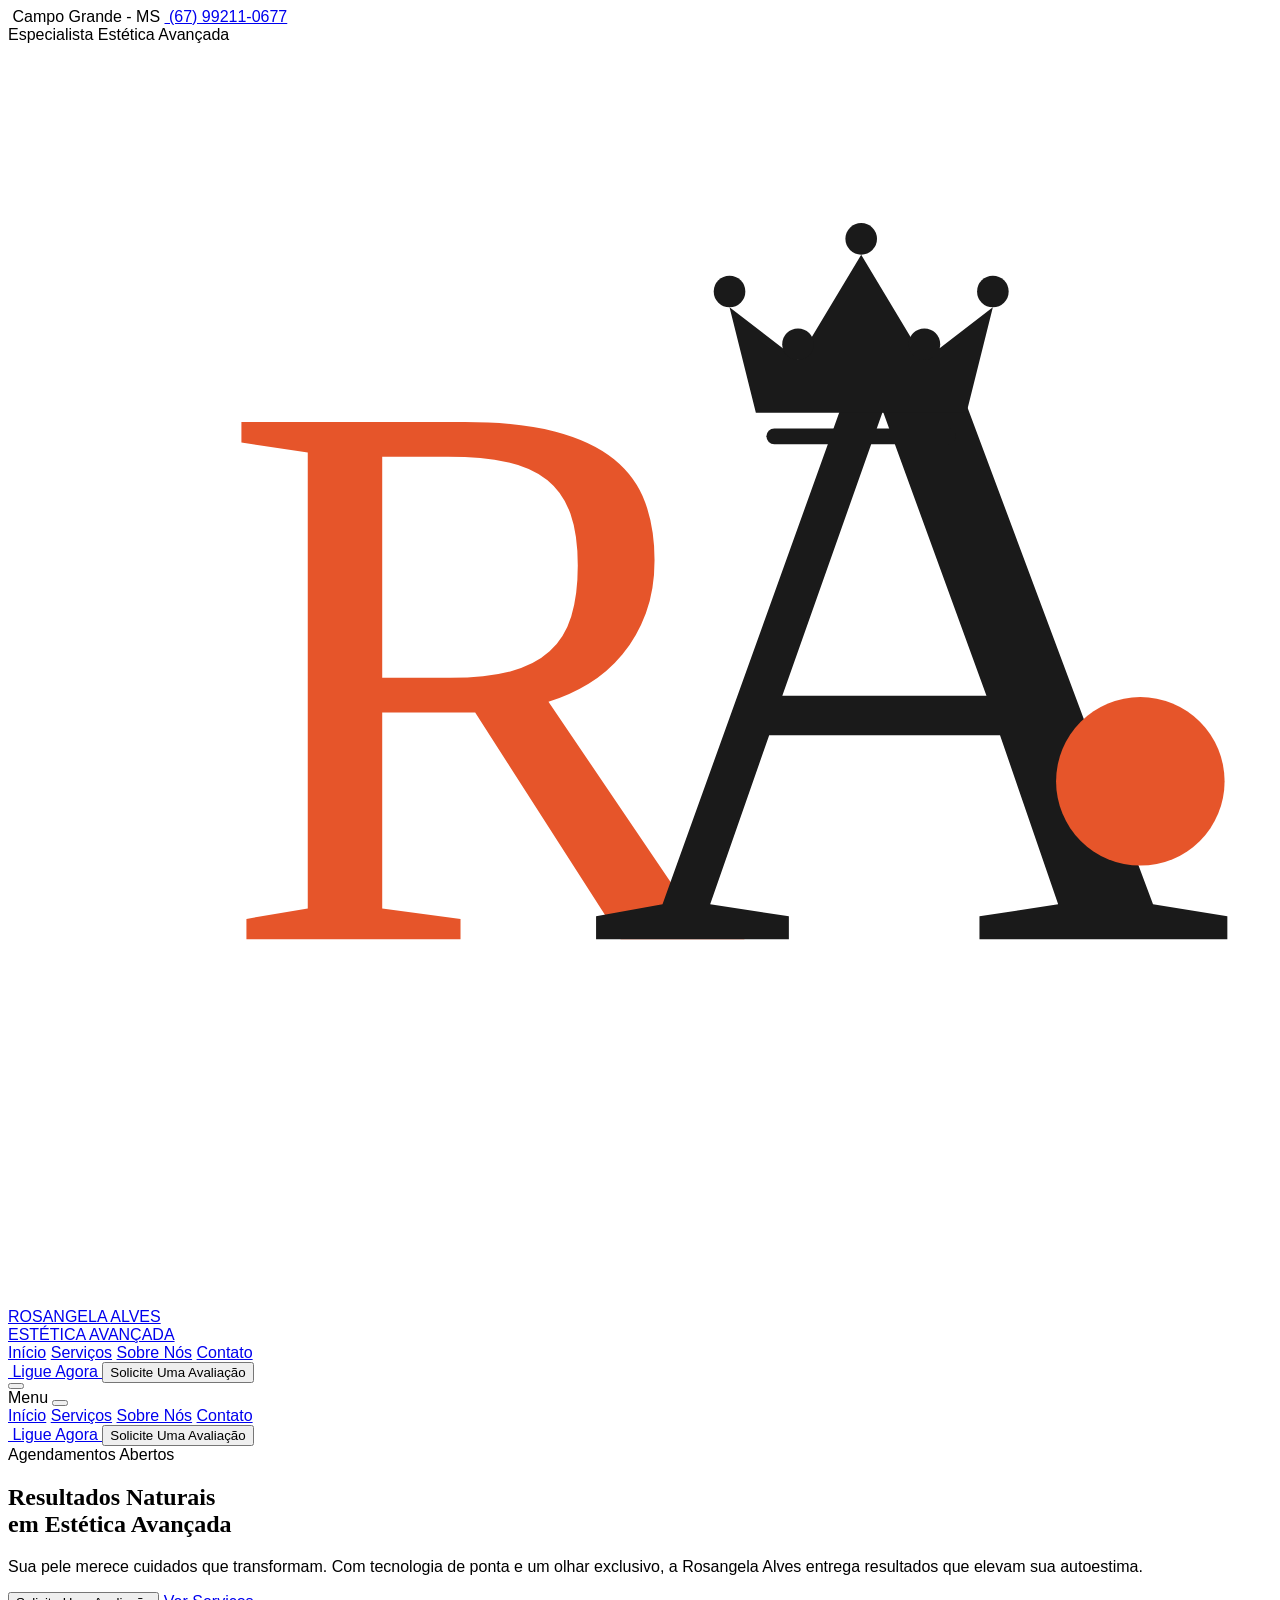
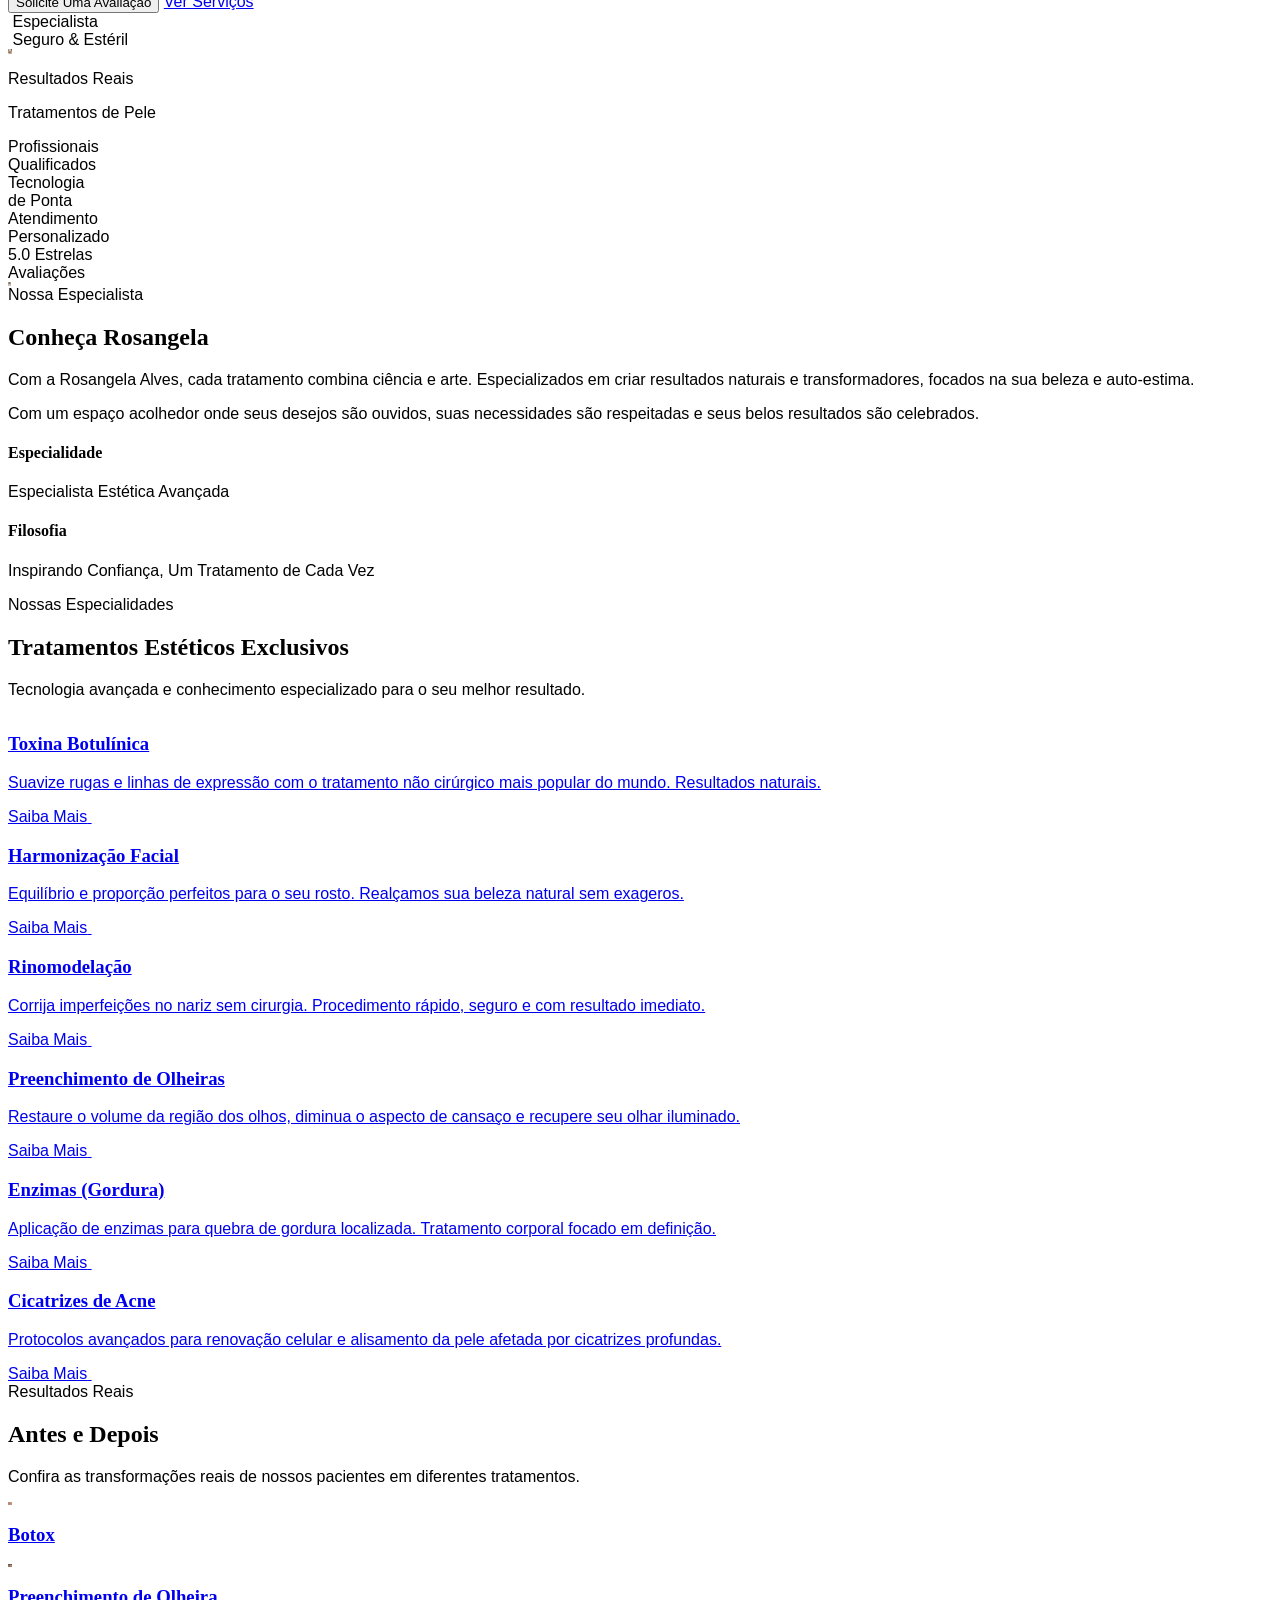
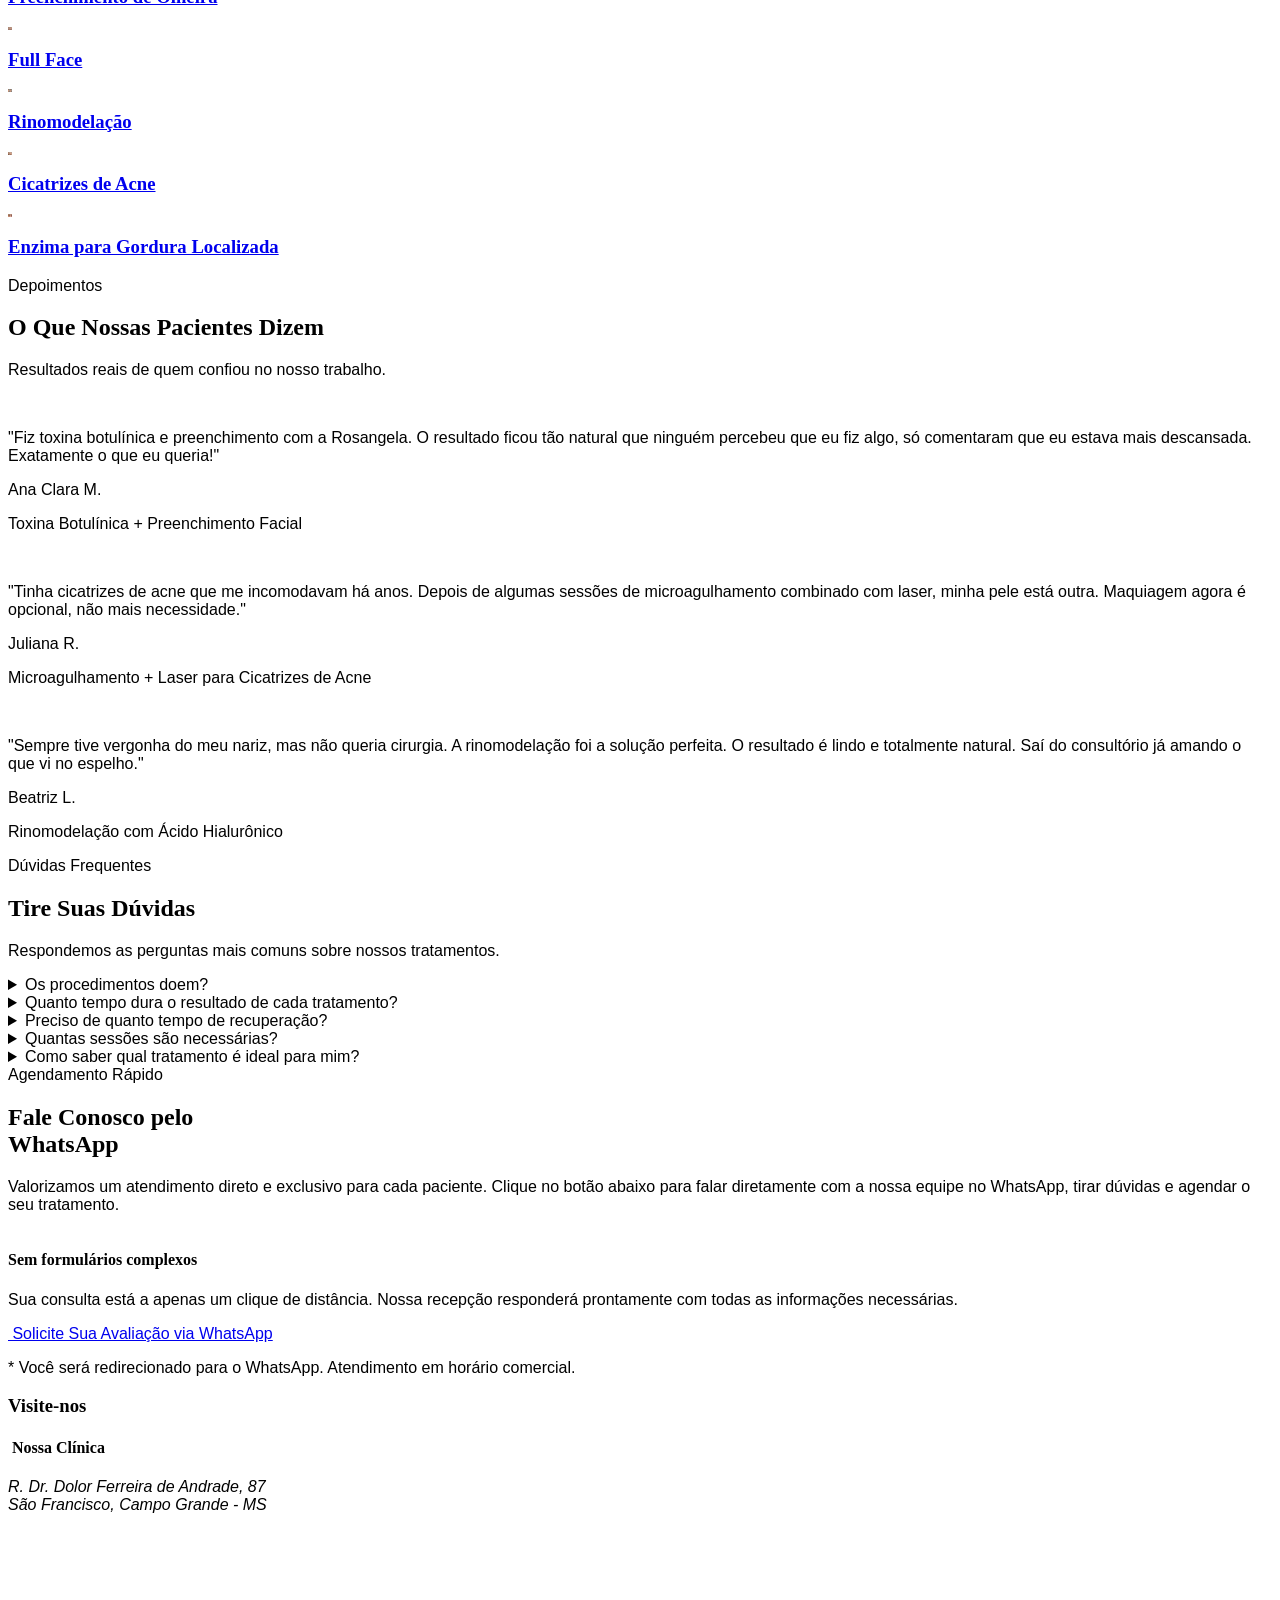
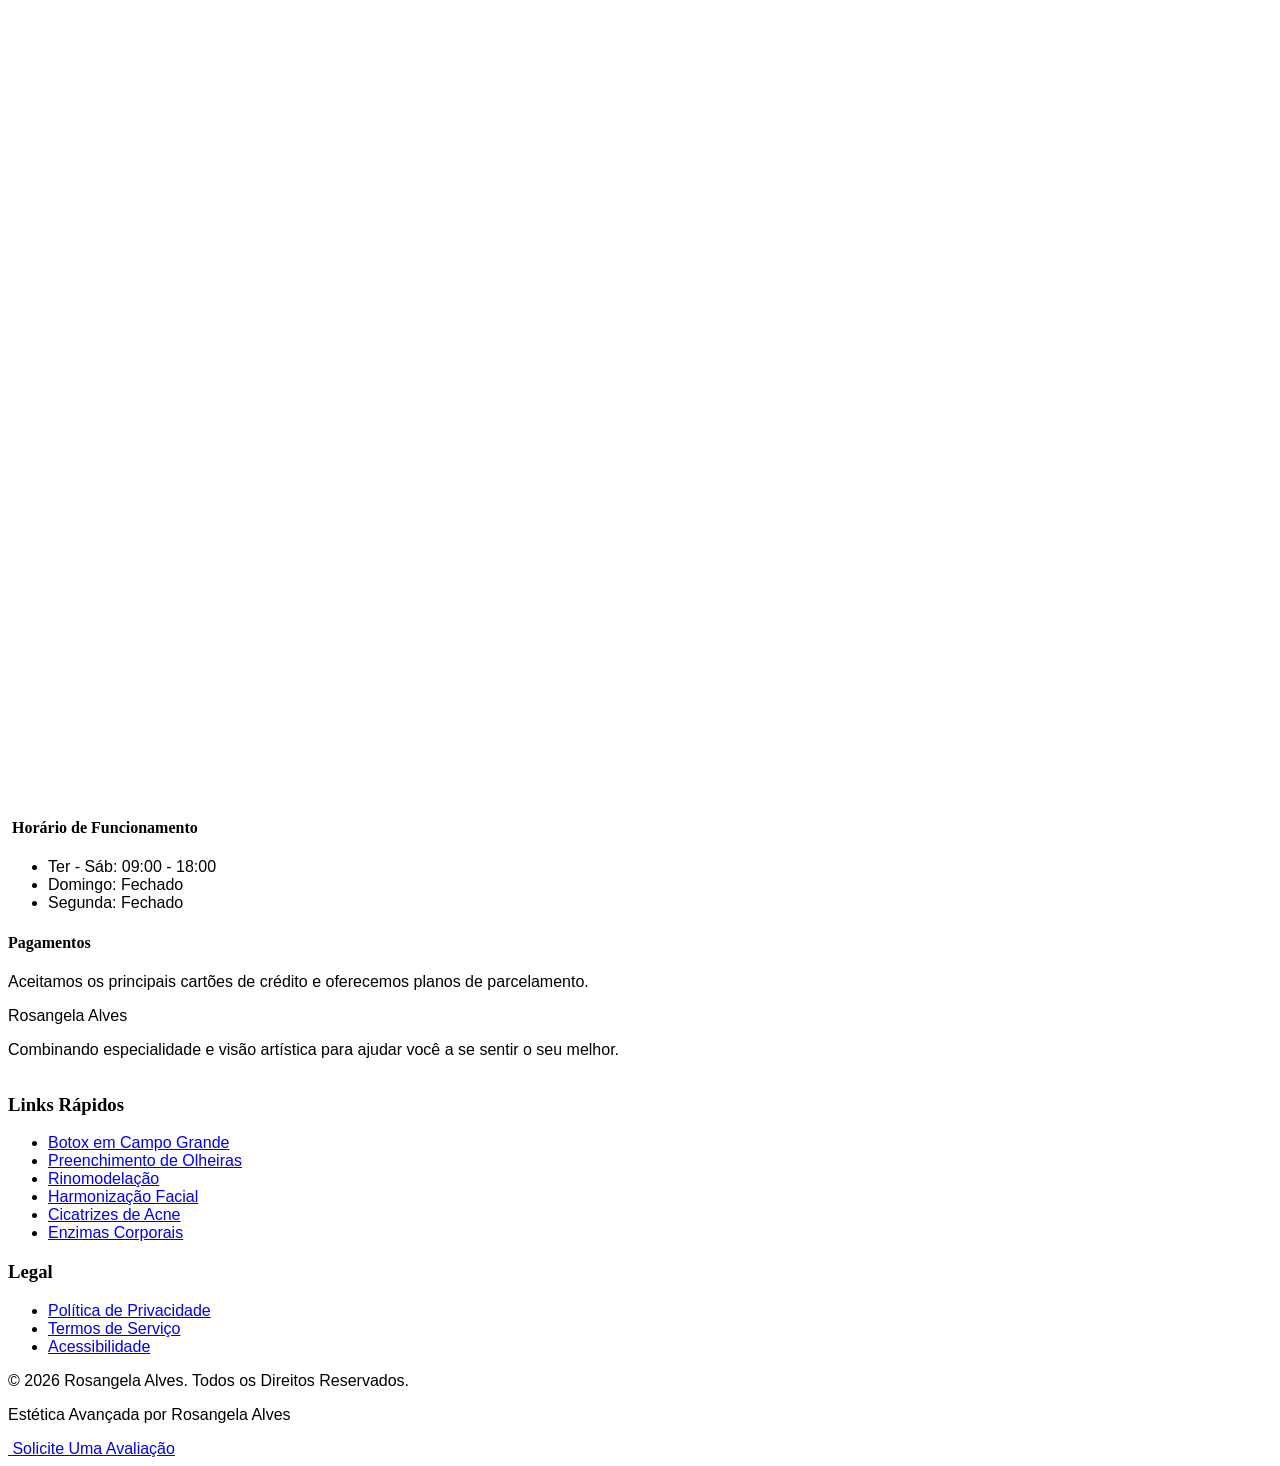
==== commit b25197aa: "Revert "Reapply "fix: corrige picture aninhado e substitui foto Rosangela"" This reverts commit 12b3" ====
--- a/index.html
+++ b/index.html
@@ -410,7 +410,17 @@
 <div class="relative order-2 md:order-1">
 <div class="aspect-[3/4] rounded-2xl overflow-hidden bg-stone-100 shadow-xl">
 <picture>
-  <img src="assets/substiuir.jpeg" width="3" height="4" loading="lazy" class="w-full h-full object-cover" alt="Rosangela Alves - Especialista em Estética Avançada">
+  <source type="image/avif" srcset="assets/owner_professional_480w.avif 480w, assets/owner_professional_768w.avif 768w, assets/owner_professional_800w.avif 800w" sizes="(max-width: 768px) 100vw, 40vw">
+  <source type="image/webp" srcset="assets/owner_professional_480w.webp 480w, assets/owner_professional_768w.webp 768w, assets/owner_professional_800w.webp 800w" sizes="(max-width: 768px) 100vw, 40vw">
+  <picture>
+  <source type="image/avif" srcset="assets/owner_professional_480w.avif 480w, assets/owner_professional_768w.avif 768w, assets/owner_professional_800w.avif 800w" sizes="(max-width: 768px) 100vw, 40vw">
+  <source type="image/webp" srcset="assets/owner_professional_480w.webp 480w, assets/owner_professional_768w.webp 768w, assets/owner_professional_800w.webp 800w" sizes="(max-width: 768px) 100vw, 40vw">
+  <picture>
+  <source type="image/avif" srcset="assets/owner_professional_480w.avif 480w, assets/owner_professional_768w.avif 768w, assets/owner_professional_800w.avif 800w" sizes="(max-width: 768px) 100vw, 40vw">
+  <source type="image/webp" srcset="assets/owner_professional_480w.webp 480w, assets/owner_professional_768w.webp 768w, assets/owner_professional_800w.webp 800w" sizes="(max-width: 768px) 100vw, 40vw">
+  <img src="assets/owner_professional.png" width="3" height="4" loading="lazy" class="w-full h-full object-cover" alt="Rosangela Alves - Especialista em Estética Avançada">
+</picture>
+</picture>
 </picture>
 </div>
 <!-- Decorative Frame -->
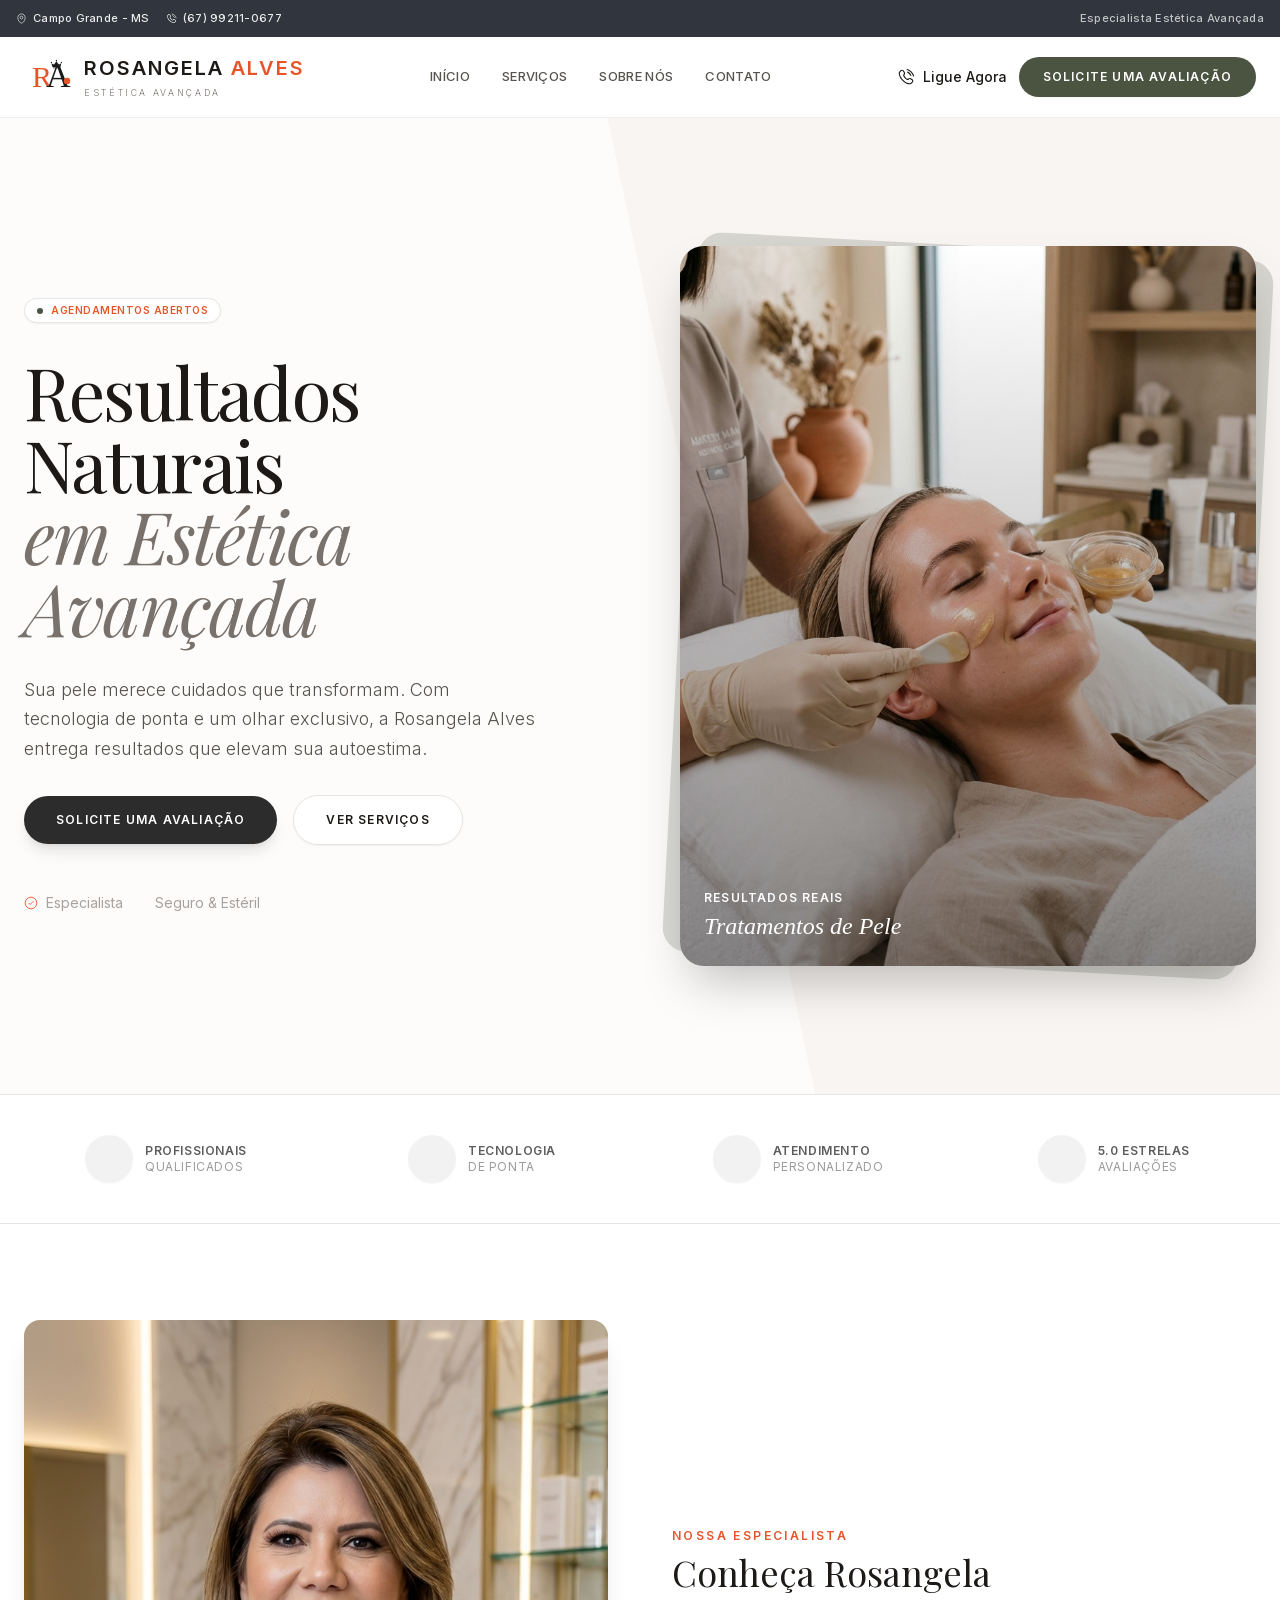
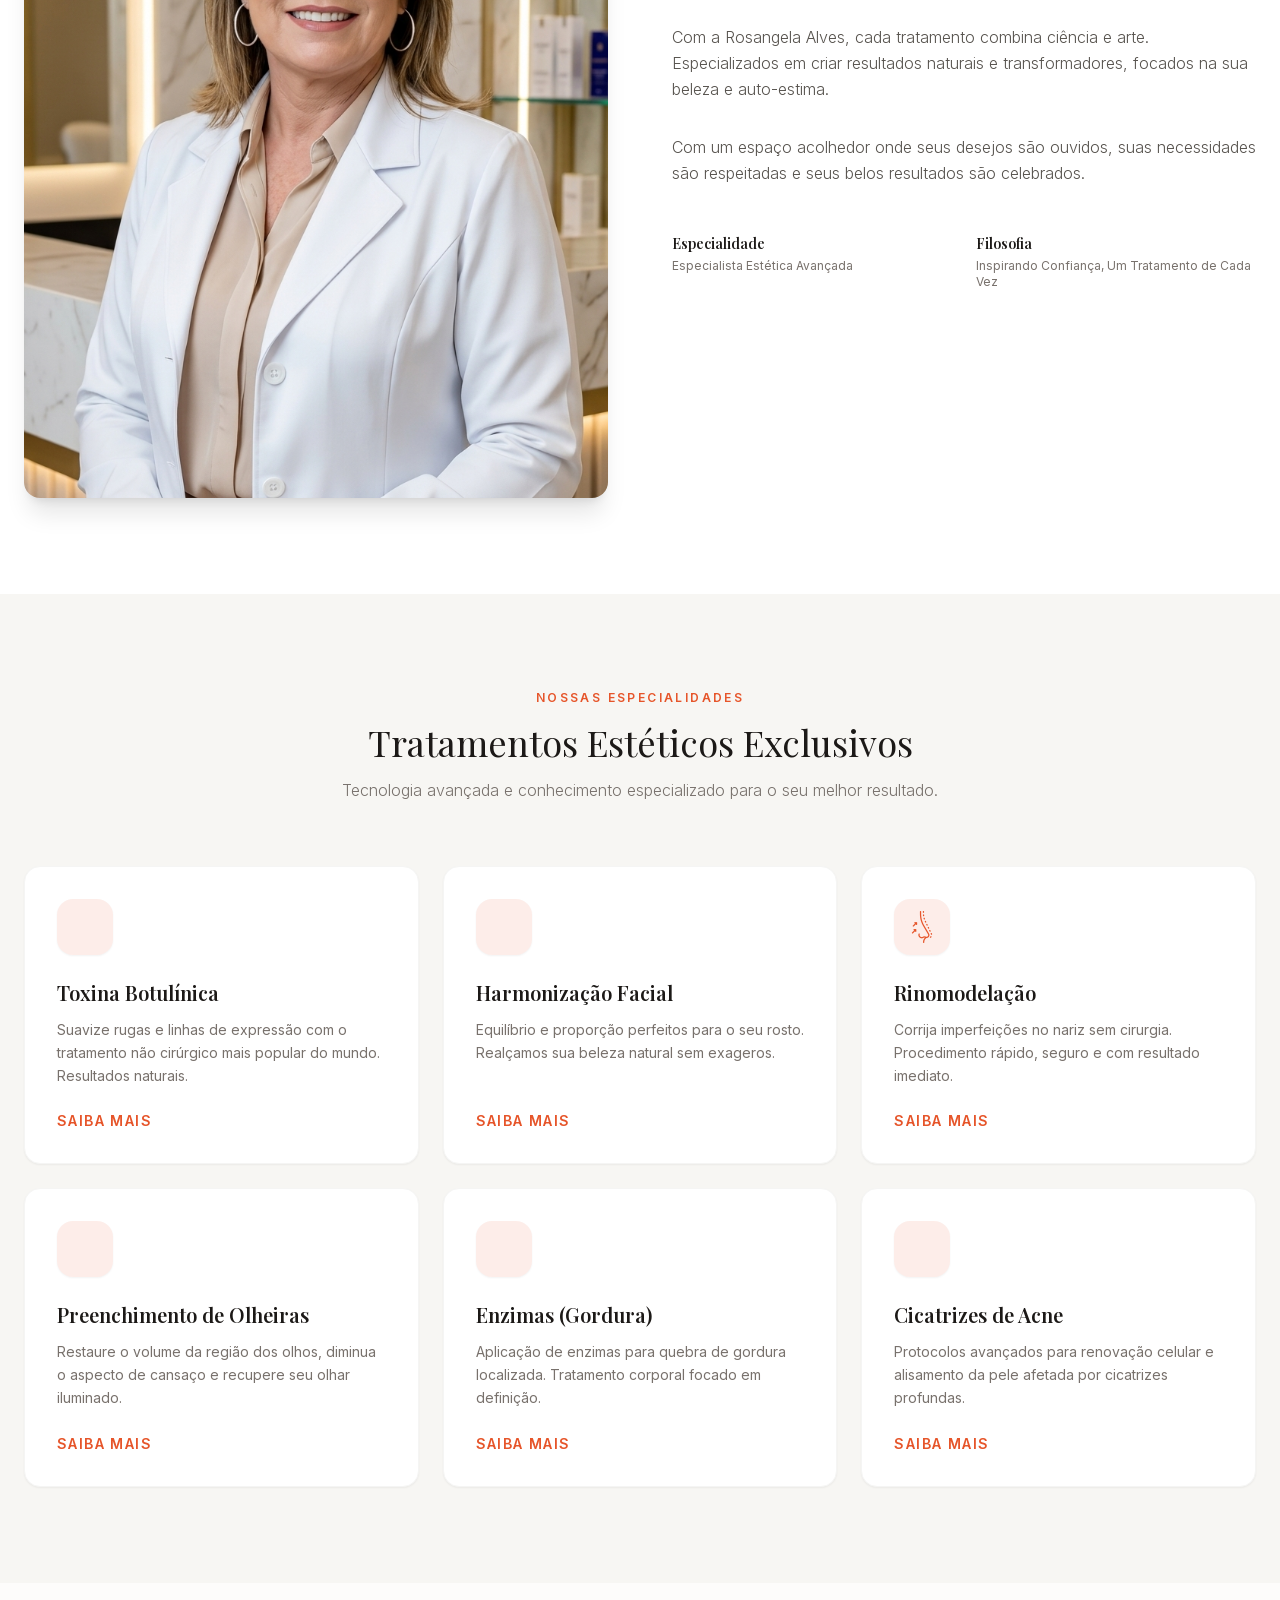
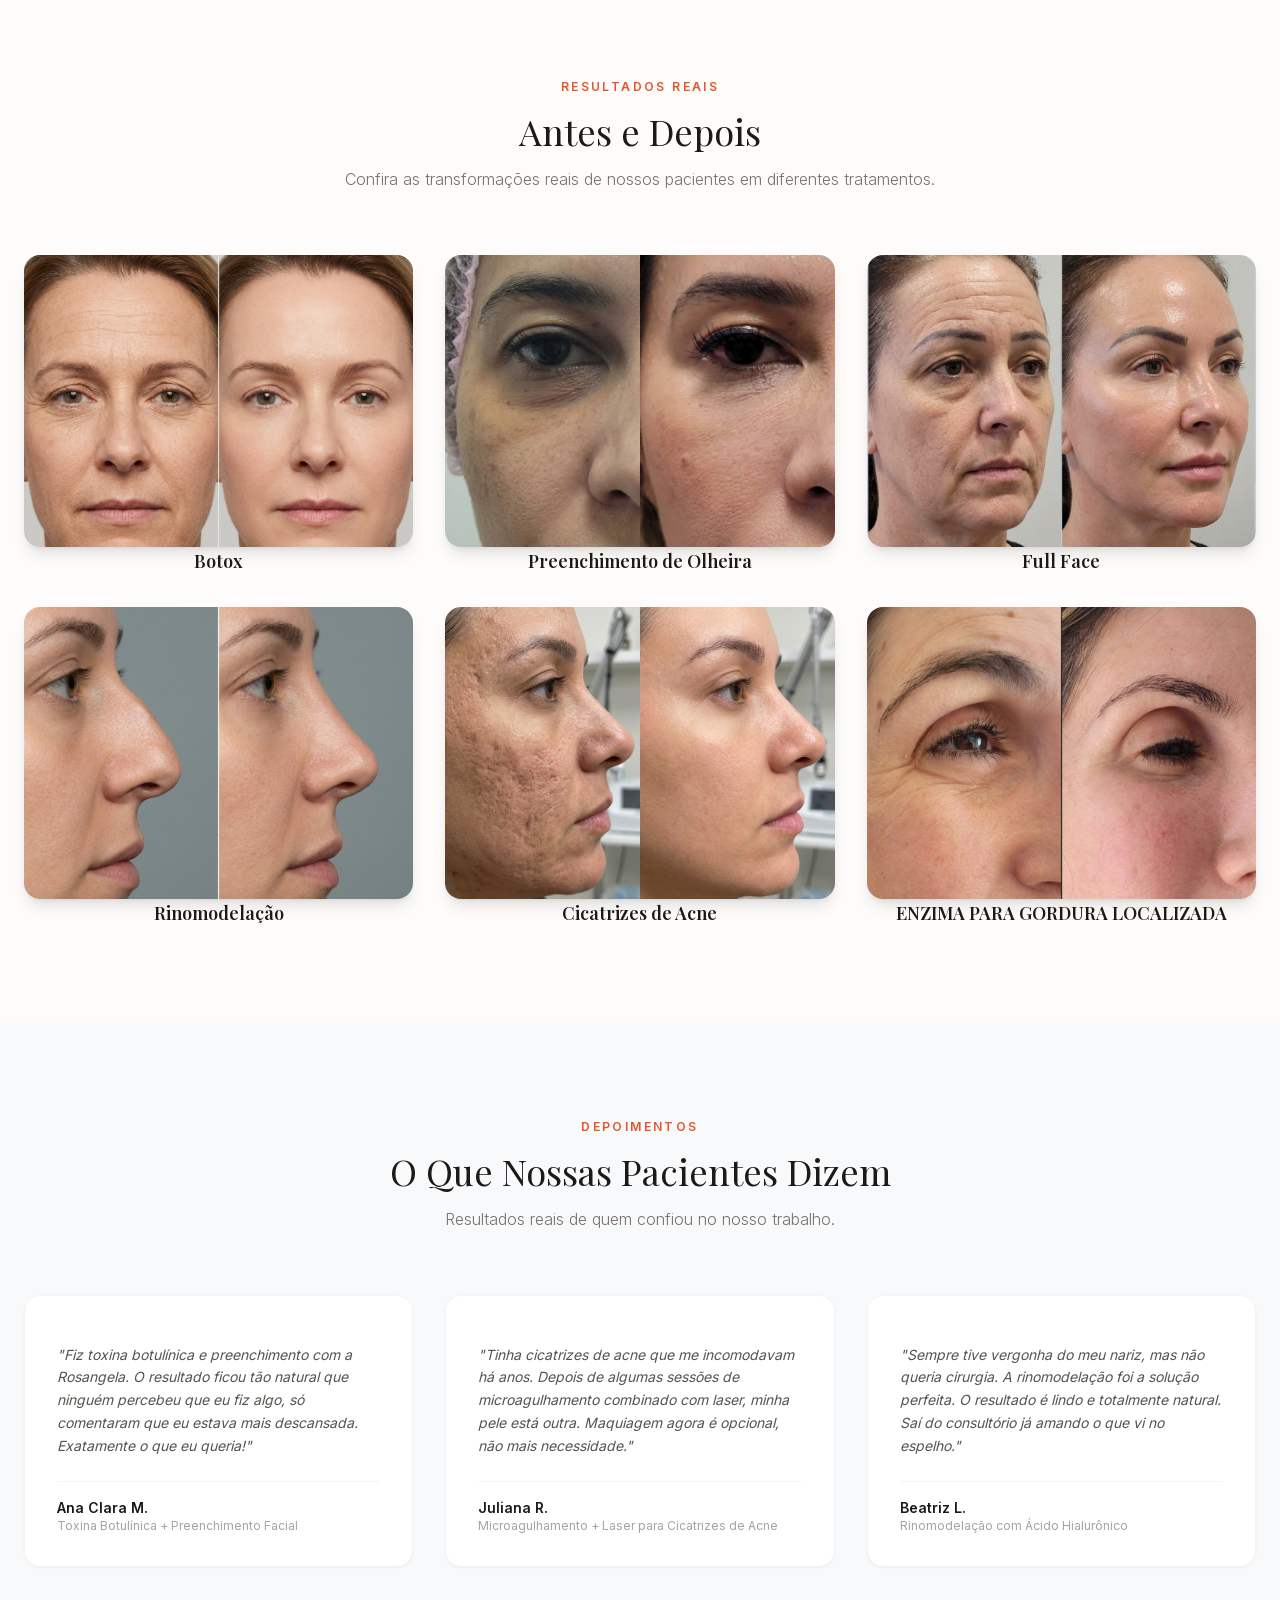
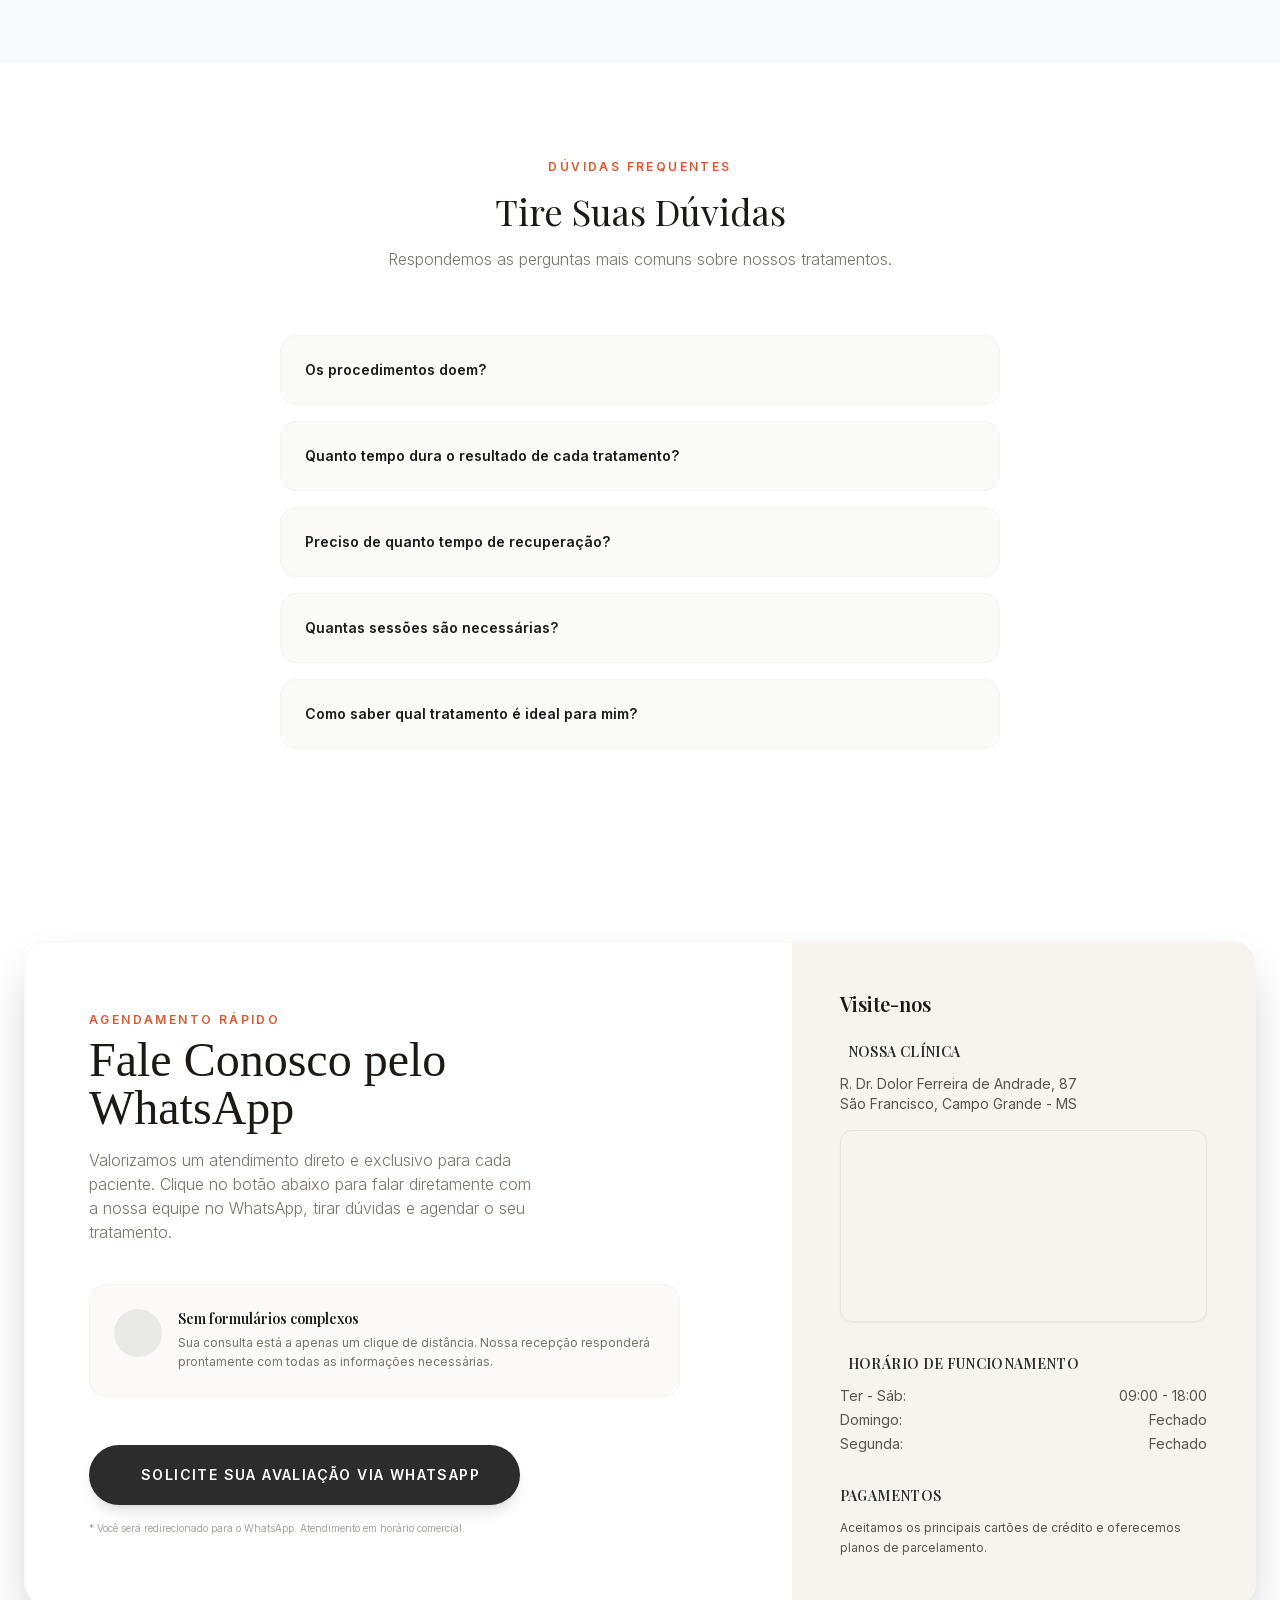
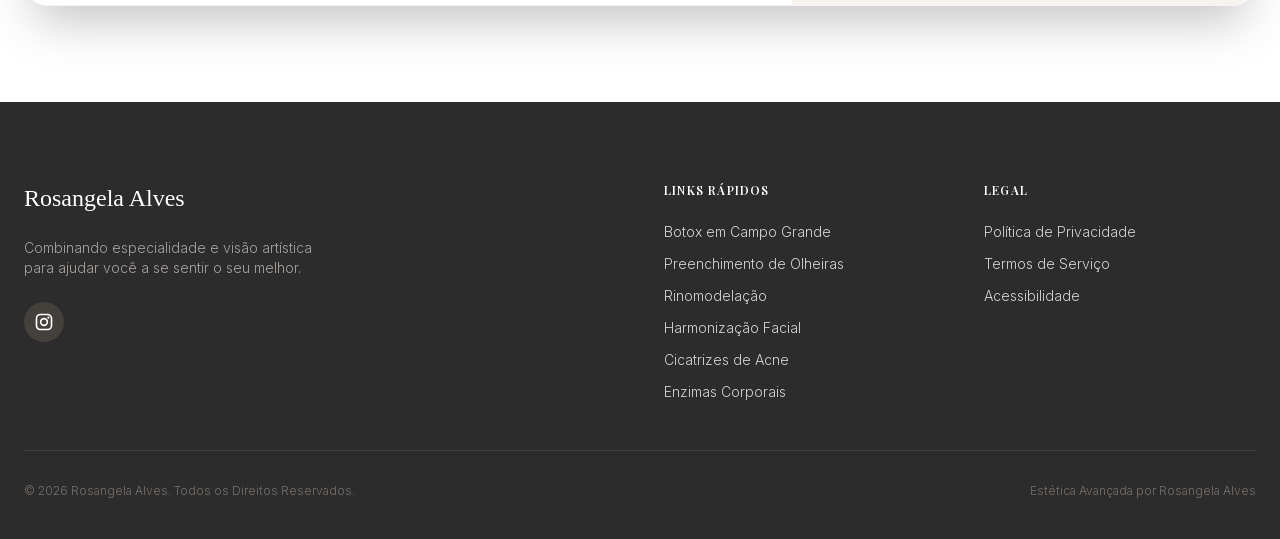
==== commit d2986bee: "Revert "perf: otimizacao completa de performance" This reverts commit 18b5e887bb217b3683a2231fdd8d66" ====
--- a/index.html
+++ b/index.html
@@ -1,12 +1,573 @@
-<html class="scroll-smooth" lang="pt-BR"><head><meta charset="utf-8"/>
+<html class="scroll-smooth" lang="pt-BR"><head><script data-offline-runtime="1">(function(){
+var D = {"entries": [{"b": "W10=", "t": "application/json"}, {"b": "[base64]/[base64]/[base64]", "t": "application/json"}, {"b": "W3sic2x1ZyI6Im1lZGljYWwtc3BhLWxhbmRpbmctMzAiLCJjcmVhdGVkX2F0IjoiMjAyNi0wNi0wOFQwODo1Njo1Ny42Nzk3NTcrMDA6MDAifV0=", "t": "application/json"}, {"b": "[base64]", "t": "application/json"}, {"b": "[base64]", "t": "application/json"}, {"b": "W3sicHJvamVjdF9pZCI6ImIzMzhkNjIzLWEwYTUtNGE4OS1hMjk4LTc1OGVmY2RiODQxYyJ9XQ==", "t": "application/json"}, {"b": "[base64]", "t": "application/json"}, {"b": "[base64]", "t": "application/json"}, {"b": "[base64]", "t": "application/json"}, {"b": "[base64]", "t": "application/json"}, {"b": "[base64]", "t": "application/json"}, {"b": "[base64]", "t": "application/json"}, {"b": "[base64]", "t": "application/json"}, {"b": "[base64]", "t": "application/json"}], "keys": {"https://hoirqrkdgbmvpwutwuwj.supabase.co/rest/v1/shared_react_projects?select=*&slug=ilike.medical-spa-landing-30": 0, "https://hoirqrkdgbmvpwutwuwj.supabase.co/rest/v1/shared_react_projects": 0, "https://hoirqrkdgbmvpwutwuwj.supabase.co/rest/v1/rpc/get_public_shared_react_project_by_slug": 0, "https://hoirqrkdgbmvpwutwuwj.supabase.co/rest/v1/shared_react_projects?select=*&custom_domain=ilike.medical-spa-landing-30.aura.build": 0, "https://hoirqrkdgbmvpwutwuwj.supabase.co/rest/v1/rpc/get_public_shared_react_project_by_domain": 0, "https://hoirqrkdgbmvpwutwuwj.supabase.co/rest/v1/shared_react_projects?select=*&custom_domain=ilike.aura.build": 0, "https://hoirqrkdgbmvpwutwuwj.supabase.co/rest/v1/shared_code?select=*&slug=ilike.medical-spa-landing-30": 1, "https://hoirqrkdgbmvpwutwuwj.supabase.co/rest/v1/shared_code": 1, "https://hoirqrkdgbmvpwutwuwj.supabase.co/rest/v1/shared_code?select=slug%2Ccreated_at&user_id=eq.f68fe5b4-2b12-4cec-8b86-7b689a8ddd9e&order=created_at.desc": 2, "https://hoirqrkdgbmvpwutwuwj.supabase.co/rest/v1/public_author_profiles?select=id%2Cfull_name%2Cavatar_url%2Cbio%2Cslug%2Ccreated_at%2Cviews%2Cis_featured%2Cwebsite%2Clocation%2Cis_pro&id=in.%28f68fe5b4-2b12-4cec-8b86-7b689a8ddd9e%29": 3, "https://hoirqrkdgbmvpwutwuwj.supabase.co/rest/v1/public_author_profiles": 3, "https://api.iconify.design/solar.json?icons=map-point-linear": 4, "https://api.iconify.design/solar.json": 4, "https://hoirqrkdgbmvpwutwuwj.supabase.co/rest/v1/rpc/get_public_share_project_context": 5, "https://api.iconify.design/solar.json?icons=phone-calling-linear": 6, "https://api.iconify.design/solar.json?icons=close-circle-linear%2Chamburger-menu-linear": 7, "https://api.iconify.design/solar.json?icons=check-circle-linear": 8, "https://hoirqrkdgbmvpwutwuwj.supabase.co/rest/v1/projects?select=transition_type%2Ctransition_duration_ms%2Ctransition_easing%2Ctransition_distance_px&id=eq.b338d623-a0a5-4a89-a298-758efcdb841c": 0, "https://hoirqrkdgbmvpwutwuwj.supabase.co/rest/v1/projects": 0, "https://api.iconify.design/solar.json?icons=medal-ribbon-linear%2Cshield-check-linear": 9, "https://api.iconify.design/solar.json?icons=diploma-linear": 10, "https://api.iconify.design/mdi.json?icons=facebook%2Cinstagram": 11, "https://api.iconify.design/mdi.json": 11, "https://api.iconify.design/solar.json?icons=arrow-right-linear%2Cbody-linear%2Cbolt-linear%2Cclock-circle-bold%2Cface-scan-circle-linear%2Cheart-pulse-linear%2Cmap-point-bold%2Cstars-minimalistic-linear%2Csyringe-linear": 12, "https://hoirqrkdgbmvpwutwuwj.supabase.co/rest/v1/rpc/get_public_project_chats_for_share": 13}};
+var E = D.entries, K = D.keys;
+function entry(u){
+  if (!u) return null;
+  if (K[u] != null) return E[K[u]];
+  try {
+    var x = new URL(u, location.href);
+    if (K[x.href] != null) return E[K[x.href]];
+    var op = x.origin + x.pathname;
+    if (K[op] != null) return E[K[op]];
+  } catch(e){}
+  return null;
+}
+function bytes(e){
+  var s = atob(e.b), a = new Uint8Array(s.length);
+  for (var i=0;i<s.length;i++) a[i] = s.charCodeAt(i);
+  return a;
+}
+window.__offlineDataUri = function(u){
+  var e = entry(u);
+  return e ? ('data:' + e.t + ';base64,' + e.b) : null;
+};
+var _fetch = window.fetch;
+if (_fetch) window.fetch = function(input, init){
+  try {
+    var u = (typeof input === 'string') ? input : (input && input.url);
+    var e = entry(u);
+    if (e) return Promise.resolve(new Response(bytes(e),
+      { status:200, headers:{'Content-Type': e.t} }));
+  } catch(err){}
+  return _fetch.apply(this, arguments);
+};
+var _open = XMLHttpRequest.prototype.open;
+XMLHttpRequest.prototype.open = function(m, u){
+  try { this.__offUrl = u; } catch(e){}
+  return _open.apply(this, arguments);
+};
+var _send = XMLHttpRequest.prototype.send;
+XMLHttpRequest.prototype.send = function(){
+  var e = entry(this.__offUrl);
+  if (!e) return _send.apply(this, arguments);
+  var self = this, txt = atob(e.b);
+  setTimeout(function(){
+    try {
+      Object.defineProperty(self,'readyState',{value:4,configurable:true});
+      Object.defineProperty(self,'status',{value:200,configurable:true});
+      Object.defineProperty(self,'responseText',{value:txt,configurable:true});
+      Object.defineProperty(self,'response',{value:txt,configurable:true});
+    } catch(err){}
+    if (typeof self.onreadystatechange === 'function') self.onreadystatechange();
+    if (typeof self.onload === 'function') self.onload();
+  }, 0);
+};
+})();</script><script data-offline-resolve="1">(function(){
+var ASSET_MAP = {"https://medical-spa-landing-30.aura.build/": "assets/6e436818a94c9dff_file.html", "https://fonts.googleapis.com/css2?family=Inter:wght@300;400;500;600;700&display=swap": "assets/f32c4a47e91d6996_css2.css", "https://cdn.jsdelivr.net/npm/iconify-icon@2.1.0/dist/iconify-icon.min.js": "assets/758d94838db0cafd_iconify-icon.min.js", "https://medical-spa-landing-30.aura.build/assets/index-0r22Ynqq.css": "assets/ea64d2a49081751f_index-0r22Ynqq.css", "https://fonts.googleapis.com/css2?family=Inter:wght@300;400;500;600;700&family=Roboto:wght@300;400;500;600;700&family=Montserrat:wght@300;400;500;600;700&family=Poppins:wght@300;400;500;600;700&display=swap": "assets/f03d5177d82d71e3_css2.css", "https://fonts.googleapis.com/css2?family=Plus+Jakarta+Sans:wght@300;400;500;600;700;800&family=IBM+Plex+Serif:wght@300;400;500;600;700&family=IBM+Plex+Mono:wght@300;400;500;600;700&display=swap": "assets/d12728c695d9fa3b_css2.css", "https://fonts.googleapis.com/css2?family=Manrope:wght@300;400;500;600;700;800&family=Space+Grotesk:wght@300;400;500;600;700&family=Work+Sans:wght@300;400;500;600;700;800&display=swap": "assets/c77cac3cc91e6e23_css2.css", "https://fonts.googleapis.com/css2?family=Anton&family=Bebas+Neue&family=Archivo+Black&family=League+Gothic&family=Fredoka:wght@300;400;500;600;700&display=swap": "assets/287afa9f5a5cb953_css2.css", "https://fonts.googleapis.com/css2?family=Quicksand:wght@300;400;500;600;700&family=Nunito:wght@300;400;500;600;700;800&display=swap": "assets/356caca7d0e9c746_css2.css", "https://fonts.googleapis.com/css2?family=Playfair+Display:wght@400;500;600;700;900&family=Instrument+Serif:wght@400;500;600;700&family=Merriweather:wght@300;400;700;900&family=Bricolage+Grotesque:wght@300;400;500;600;700&display=swap": "assets/04e082577ae710a5_css2.css", "https://fonts.googleapis.com/css2?family=Geist:wght@300;400;500;600;700&display=swap": "assets/4bcb63d746dc1754_css2.css", "https://fonts.googleapis.com/css2?family=PT+Serif:wght@400;700&family=Geist+Mono:wght@300;400;500;600;700&family=Space+Mono:wght@400;700&display=swap": "assets/0d39cacf88806a1f_css2.css", "https://fonts.googleapis.com/css2?family=Google+Sans:wght@400;500;600;700&family=Syne:wght@400;500;600;700;800&family=Urbanist:wght@300;400;500;600;700;800&family=Sora:wght@300;400;500;600;700;800&display=swap": "assets/a77f86371bc389ee_css2.css", "https://fonts.googleapis.com/css2?family=Cormorant+Garamond:wght@300;400;500;600;700&family=Aboreto&family=Gloock&family=Marcellus&family=Cardo:wght@400;700&family=Bodoni+Moda:opsz,wght@6..96,400..900&display=swap": "assets/daa0ec40adc9d9a0_css2.css", "https://fonts.googleapis.com/css2?family=DM+Serif+Display&family=Fraunces:opsz,wght@9..144,300..900&family=Lora:wght@400;500;600;700&family=GFS+Didot&family=Libre+Baskerville:wght@400;700&display=swap": "assets/66b1e43fa52a5922_css2.css", "https://fonts.googleapis.com/css2?family=Chewy&family=Foldit:wght@400;500;600;700&family=Oi&family=Honk&family=Nabla&display=swap": "assets/c31766c0818ab1ee_css2.css", "https://fonts.googleapis.com/css2?family=Newsreader:opsz,wght@6..72,400..800&family=Google+Sans+Flex:wght@400;500;600;700&family=Oswald:wght@300;400;500;600;700&family=DM+Sans:wght@300;400;500;600;700&display=swap": "assets/19612a24da94d441_css2.css", "https://medical-spa-landing-30.aura.build/assets/index-B--2sqBu.js": "assets/index-B--2sqBu.js", "https://medical-spa-landing-30.aura.build/assets/avatar-B82lunjf.js": "assets/avatar-B82lunjf.js", "https://medical-spa-landing-30.aura.build/assets/input-CxPrgBtp.js": "assets/input-CxPrgBtp.js", "https://medical-spa-landing-30.aura.build/assets/index-etit5w4e.js": "assets/index-etit5w4e.js", "https://medical-spa-landing-30.aura.build/assets/popover-CD6UrRE-.js": "assets/popover-CD6UrRE-.js", "https://medical-spa-landing-30.aura.build/assets/button-DonCbdem.js": "assets/button-DonCbdem.js", "https://medical-spa-landing-30.aura.build/assets/htmlToReactConversion-BGFBrppD.js": "assets/htmlToReactConversion-BGFBrppD.js", "https://medical-spa-landing-30.aura.build/assets/previewFrameSizes-DLLFhKVX.js": "assets/previewFrameSizes-DLLFhKVX.js", "https://medical-spa-landing-30.aura.build/assets/PublicSharedSiteResolver-CoxmtUiV.js": "assets/PublicSharedSiteResolver-CoxmtUiV.js", "https://medical-spa-landing-30.aura.build/assets/select-D2NoS2Yc.js": "assets/select-D2NoS2Yc.js", "https://medical-spa-landing-30.aura.build/assets/chevron-up-DF9NLBQW.js": "assets/chevron-up-DF9NLBQW.js", "https://medical-spa-landing-30.aura.build/assets/tabs-BuGZxF3v.js": "assets/tabs-BuGZxF3v.js", "https://medical-spa-landing-30.aura.build/assets/label-6A3-KJ64.js": "assets/label-6A3-KJ64.js", "https://medical-spa-landing-30.aura.build/assets/iframeLinkUtils-Cim0Bm0X.js": "assets/iframeLinkUtils-Cim0Bm0X.js", "https://medical-spa-landing-30.aura.build/assets/cmsLoopUtils-aaCBDPtY.js": "assets/cmsLoopUtils-aaCBDPtY.js", "https://medical-spa-landing-30.aura.build/assets/TemplateArtifactsService-B84UKsmE.js": "assets/TemplateArtifactsService-B84UKsmE.js", "https://medical-spa-landing-30.aura.build/assets/loader-circle-BBB0i0Ez.js": "assets/loader-circle-BBB0i0Ez.js", "https://medical-spa-landing-30.aura.build/assets/iconBase-DRWIC6Hg.js": "assets/iconBase-DRWIC6Hg.js", "https://medical-spa-landing-30.aura.build/assets/refresh-cw-CcvAlFSv.js": "assets/refresh-cw-CcvAlFSv.js", "https://medical-spa-landing-30.aura.build/assets/promptUtils-usWxYZ9V.js": "assets/promptUtils-usWxYZ9V.js", "https://medical-spa-landing-30.aura.build/assets/ScreenCapture-BiMii8b1.js": "assets/ScreenCapture-BiMii8b1.js", "https://medical-spa-landing-30.aura.build/assets/target-DJ6n0nZg.js": "assets/target-DJ6n0nZg.js", "https://medical-spa-landing-30.aura.build/assets/reactPublishing-BNTbeDjx.js": "assets/reactPublishing-BNTbeDjx.js", "https://medical-spa-landing-30.aura.build/assets/external-link-BgS9SMXr.js": "assets/external-link-BgS9SMXr.js", "https://medical-spa-landing-30.aura.build/assets/circle-check-DlM0PoRz.js": "assets/circle-check-DlM0PoRz.js", "https://medical-spa-landing-30.aura.build/assets/index-BdQq_4o_.js": "assets/index-BdQq_4o_.js", "https://medical-spa-landing-30.aura.build/assets/square-pen-Ds54DpZW.js": "assets/square-pen-Ds54DpZW.js", "https://medical-spa-landing-30.aura.build/assets/reactLocalPreviewSupport-CrKYDiAb.js": "assets/reactLocalPreviewSupport-CrKYDiAb.js", "https://medical-spa-landing-30.aura.build/assets/bookmark-BL-m_tt8.js": "assets/bookmark-BL-m_tt8.js", "https://medical-spa-landing-30.aura.build/assets/circle-alert-DtIlgH2S.js": "assets/circle-alert-DtIlgH2S.js", "https://medical-spa-landing-30.aura.build/assets/shuffle-BWR_qSzF.js": "assets/shuffle-BWR_qSzF.js", "https://medical-spa-landing-30.aura.build/assets/save-C2-LSoJU.js": "assets/save-C2-LSoJU.js", "https://medical-spa-landing-30.aura.build/assets/sandpackUtils-DotySTgc.js": "assets/sandpackUtils-DotySTgc.js", "https://medical-spa-landing-30.aura.build/assets/copy-CIE9sjPG.js": "assets/copy-CIE9sjPG.js", "https://medical-spa-landing-30.aura.build/assets/camera-CDL4mIqJ.js": "assets/camera-CDL4mIqJ.js", "https://medical-spa-landing-30.aura.build/assets/undo-2-D-9pAqpZ.js": "assets/undo-2-D-9pAqpZ.js", "https://medical-spa-landing-30.aura.build/assets/code-4JQdpZM0.js": "assets/code-4JQdpZM0.js", "https://medical-spa-landing-30.aura.build/assets/RemixPopover-Cu0cSH4T.js": "assets/RemixPopover-Cu0cSH4T.js", "https://medical-spa-landing-30.aura.build/assets/arrow-up-CrsknQnp.js": "assets/arrow-up-CrsknQnp.js", "https://medical-spa-landing-30.aura.build/assets/CustomPreviewContainer-f2EjI-nW.js": "assets/CustomPreviewContainer-f2EjI-nW.js", "https://medical-spa-landing-30.aura.build/assets/lock-CewXpOcl.js": "assets/lock-CewXpOcl.js", "https://medical-spa-landing-30.aura.build/assets/PublishedReactArtifactPreview-C-5OCXcy.js": "assets/PublishedReactArtifactPreview-C-5OCXcy.js", "https://medical-spa-landing-30.aura.build/assets/reactProjectRepair-CJg04KIx.js": "assets/reactProjectRepair-CJg04KIx.js", "https://medical-spa-landing-30.aura.build/assets/prism-p0jv768X.js": "assets/prism-p0jv768X.js", "https://medical-spa-landing-30.aura.build/assets/SandpackContainer-DISfyMf0.js": "assets/SandpackContainer-DISfyMf0.js", "https://hoirqrkdgbmvpwutwuwj.supabase.co/rest/v1/shared_react_projects?select=*&slug=ilike.medical-spa-landing-30": "assets/4f53cda18c2baa0c_shared_react_projects.json", "https://hoirqrkdgbmvpwutwuwj.supabase.co/rest/v1/rpc/get_public_shared_react_project_by_slug": "assets/4f53cda18c2baa0c_shared_react_projects.json", "https://hoirqrkdgbmvpwutwuwj.supabase.co/rest/v1/shared_react_projects?select=*&custom_domain=ilike.medical-spa-landing-30.aura.build": "assets/4f53cda18c2baa0c_shared_react_projects.json", "https://hoirqrkdgbmvpwutwuwj.supabase.co/rest/v1/rpc/get_public_shared_react_project_by_domain": "assets/4f53cda18c2baa0c_shared_react_projects.json", "https://hoirqrkdgbmvpwutwuwj.supabase.co/rest/v1/shared_react_projects?select=*&custom_domain=ilike.aura.build": "assets/4f53cda18c2baa0c_shared_react_projects.json", "https://hoirqrkdgbmvpwutwuwj.supabase.co/rest/v1/shared_code?select=*&slug=ilike.medical-spa-landing-30": "assets/adc1876ea378541a_shared_code.json", "https://hoirqrkdgbmvpwutwuwj.supabase.co/rest/v1/shared_code?select=slug%2Ccreated_at&user_id=eq.f68fe5b4-2b12-4cec-8b86-7b689a8ddd9e&order=created_at.desc": "assets/d259e366d73425e4_shared_code.json", "https://hoirqrkdgbmvpwutwuwj.supabase.co/rest/v1/public_author_profiles?select=id%2Cfull_name%2Cavatar_url%2Cbio%2Cslug%2Ccreated_at%2Cviews%2Cis_featured%2Cwebsite%2Clocation%2Cis_pro&id=in.%28f68fe5b4-2b12-4cec-8b86-7b689a8ddd9e%29": "assets/5fa8a2021d2af5df_public_author_profiles.json", "https://fonts.gstatic.com/s/inter/v20/UcC73FwrK3iLTeHuS_nVMrMxCp50SjIa1ZL7W0Q5nw.woff2": "assets/c940764593d0fe5d_UcC73FwrK3iLTeHuS_nVMrMxCp50Sj.woff2", "https://medical-spa-landing-30.aura.build/logo-aura-gray.svg": "assets/23a9f32ff7d46956_logo-aura-gray.svg", "https://fonts.googleapis.com/css2?family=Inter:wght@300;400;500;600&family=Playfair+Display:ital,wght@0,400;0,600;1,400&display=swap": "assets/528c7f11ac18daea_css2.css", "https://static.wixstatic.com/media/996f32_561fbde6044a45b08ad722c4b3ebe42e~mv2.png": "assets/a1c107ecb934222f_996f32_561fbde6044a45b08ad722c.png", "https://code.iconify.design/iconify-icon/1.0.7/iconify-icon.min.js": "assets/851bed7af266f96a_iconify-icon.min.js", "assets/owner_professional.png": "assets/owner_professional.png", "https://cdn.tailwindcss.com/3.4.17": "assets/176e894661aa9cdc_3.4.17", "assets/new_antes_depois_2.png": "assets/bd2f87eb119d22c3_11062b_ed81470d7bb5405ea00aad7.jpg", "https://hoirqrkdgbmvpwutwuwj.supabase.co/storage/v1/object/public/preview-images/medical-spa-landing-30.png?t=1781071381691": "assets/0591c47864786aaf_medical-spa-landing-30.png", "https://api.iconify.design/solar.json?icons=map-point-linear": "assets/bcc25e49f98da704_solar.json", "https://hoirqrkdgbmvpwutwuwj.supabase.co/rest/v1/rpc/get_public_share_project_context": "assets/c429c99a1f82b7c5_get_public_share_project_conte.json", "https://api.iconify.design/solar.json?icons=phone-calling-linear": "assets/fd0d659b2ce74752_solar.json", "https://fonts.gstatic.com/s/playfairdisplay/v40/nuFRD-vYSZviVYUb_rj3ij__anPXDTnCjmHKM4nYO7KN_qiTXtHA-X-uE0qEEw.woff2": "assets/ce3932af6f6a6c73_nuFRD-vYSZviVYUb_rj3ij__anPXDT.woff2", "https://fonts.gstatic.com/s/playfairdisplay/v40/nuFiD-vYSZviVYUb_rj3ij__anPXDTzYgEM86xQ.woff2": "assets/5d91eb5d522a0308_nuFiD-vYSZviVYUb_rj3ij__anPXDT.woff2", "https://api.iconify.design/solar.json?icons=close-circle-linear%2Chamburger-menu-linear": "assets/b9c148454359101d_solar.json", "https://www.google.com/pagead/1p-user-list/17731977471/?random=1784519664522&cv=11&fst=1784516400000&bg=ffffff&guid=ON&async=1&en=gtag.config&gtm=45je67f0v9218448198za200zd9218448198xec&gcd=13l3l3l3l1l1&dma=0&tag_exp=115938466~115938469~118395333~118897920~118897930~118981135~119724322~119896803&u_w=1920&u_h=1080&url=https%3A%2F%2Fmedical-spa-landing-30.aura.build%2F&rcb=2&frm=1&tiba=Cloud%20La%20Med%20Spa%20%7C%20Fair%20Lawn%2C%20NJ%20%7C%20Cosmetic%20Injectables%20%26%20Wellness&hn=www.googleadservices.com&npa=0&pscdl=noapi&uaa=x86&uab=64&uafvl=Chromium%3B148.0.7778.96%7CHeadlessChrome%3B148.0.7778.96%7CNot%252FA)Brand%3B99.0.0.0&uamb=0&uam=&uap=macOS&uapv=10_15_7&uaw=0&data=event%3Dgtag.config&ept=9&rfmt=3&fmt=3&is_vtc=1&cid=[base64]&random=419135787&rmt_tld=0&ipr=y": "assets/ef1955ae757c8b96_file.gif", "https://api.iconify.design/solar.json?icons=check-circle-linear": "assets/a1bbcd79d375ff1a_solar.json", "https://hoirqrkdgbmvpwutwuwj.supabase.co/rest/v1/projects?select=transition_type%2Ctransition_duration_ms%2Ctransition_easing%2Ctransition_distance_px&id=eq.b338d623-a0a5-4a89-a298-758efcdb841c": "assets/4f53cda18c2baa0c_shared_react_projects.json", "https://api.iconify.design/solar.json?icons=medal-ribbon-linear%2Cshield-check-linear": "assets/27196e5118cd1406_solar.json", "https://api.iconify.design/solar.json?icons=diploma-linear": "assets/7e18b9af80d1cf0a_solar.json", "https://api.iconify.design/mdi.json?icons=facebook%2Cinstagram": "assets/15c9855640ad4f86_mdi.json", "https://api.iconify.design/solar.json?icons=arrow-right-linear%2Cbody-linear%2Cbolt-linear%2Cclock-circle-bold%2Cface-scan-circle-linear%2Cheart-pulse-linear%2Cmap-point-bold%2Cstars-minimalistic-linear%2Csyringe-linear": "assets/5488641954d08f95_solar.json", "https://hoirqrkdgbmvpwutwuwj.supabase.co/rest/v1/rpc/get_public_project_chats_for_share": "assets/0f6ed132f686961a_get_public_project_chats_for_s.json", "https://www.instagram.com/cloud_la_medspa/": "assets/11f1b1c71f2e2281_file.html", "https://maps.google.com/?q=6-20+Plaza+Road,+Fair+Lawn,+NJ": "assets/a83d07edcf2959ca_file.html", "https://cdn.tailwindcss.com": "assets/176e894661aa9cdc_3.4.17", "https://medical-spa-landing-30.aura.build/assets/Browse-ClH04KuV.js": "assets/Browse-ClH04KuV.js", "https://medical-spa-landing-30.aura.build/assets/type-98Wx9oDj.js": "assets/type-98Wx9oDj.js", "https://medical-spa-landing-30.aura.build/assets/info-DliNn9NJ.js": "assets/info-DliNn9NJ.js", "https://medical-spa-landing-30.aura.build/assets/scroll-area-a96m0E1I.js": "assets/scroll-area-a96m0E1I.js", "https://medical-spa-landing-30.aura.build/assets/square-user-round-Ccml93i3.js": "assets/square-user-round-Ccml93i3.js", "https://medical-spa-landing-30.aura.build/assets/typescript-DkEtoF9o.js": "assets/typescript-DkEtoF9o.js", "https://medical-spa-landing-30.aura.build/assets/PricingPage-BHXVza4m.js": "assets/PricingPage-BHXVza4m.js", "https://medical-spa-landing-30.aura.build/assets/videoOptimizationToast-h8J_0wO8.js": "assets/videoOptimizationToast-h8J_0wO8.js", "https://medical-spa-landing-30.aura.build/assets/mouse-pointer-2-Bb3dNPNp.js": "assets/mouse-pointer-2-Bb3dNPNp.js", "https://medical-spa-landing-30.aura.build/assets/PricingModal-CmlQiL0W.js": "assets/PricingModal-CmlQiL0W.js", "https://medical-spa-landing-30.aura.build/assets/code-xml-DxWMaocG.js": "assets/code-xml-DxWMaocG.js", "https://medical-spa-landing-30.aura.build/assets/html2canvas.esm-CBrSDip1.js": "assets/html2canvas.esm-CBrSDip1.js", "https://medical-spa-landing-30.aura.build/assets/arrow-left-right-CQTmmBcw.js": "assets/arrow-left-right-CQTmmBcw.js", "https://medical-spa-landing-30.aura.build/assets/file-text-DZVvfuwf.js": "assets/file-text-DZVvfuwf.js", "https://medical-spa-landing-30.aura.build/assets/arrow-down-DnRVuT_-.js": "assets/arrow-down-DnRVuT_-.js", "https://medical-spa-landing-30.aura.build/assets/send-BhT3OtLd.js": "assets/send-BhT3OtLd.js", "https://medical-spa-landing-30.aura.build/assets/googleAds-CHdBmgca.js": "assets/googleAds-CHdBmgca.js", "https://medical-spa-landing-30.aura.build/assets/Discord-DBdEM6g-.js": "assets/Discord-DBdEM6g-.js", "https://medical-spa-landing-30.aura.build/assets/earth-BWZmCP6B.js": "assets/earth-BWZmCP6B.js", "https://medical-spa-landing-30.aura.build/assets/canvasMarkdown-C4-2_pCT.js": "assets/canvasMarkdown-C4-2_pCT.js", "https://medical-spa-landing-30.aura.build/assets/codeStorage-BNlQjdJB.js": "assets/codeStorage-BNlQjdJB.js", "https://medical-spa-landing-30.aura.build/assets/cancel-BNJ_5dap.js": "assets/cancel-BNJ_5dap.js", "https://medical-spa-landing-30.aura.build/assets/Components-CZGL1MaK.js": "assets/Components-CZGL1MaK.js", "https://medical-spa-landing-30.aura.build/assets/CanvasWorkspace-CH1HfTRs.js": "assets/CanvasWorkspace-CH1HfTRs.js", "https://medical-spa-landing-30.aura.build/assets/canvasReviewService-Bqu8Kv7v.js": "assets/canvasReviewService-Bqu8Kv7v.js", "https://medical-spa-landing-30.aura.build/assets/SelectionImages-BvUNGjaV.js": "assets/SelectionImages-BvUNGjaV.js", "https://medical-spa-landing-30.aura.build/assets/chevron-left-CNB4cB50.js": "assets/chevron-left-CNB4cB50.js", "https://medical-spa-landing-30.aura.build/assets/Editor-DvBKjp6g.js": "assets/Editor-DvBKjp6g.js", "https://medical-spa-landing-30.aura.build/assets/message-circle-Bg9sQ3k0.js": "assets/message-circle-Bg9sQ3k0.js", "https://medical-spa-landing-30.aura.build/assets/Learn-kgjedUR1.js": "assets/Learn-kgjedUR1.js", "https://medical-spa-landing-30.aura.build/assets/palette-GtM43N-9.js": "assets/palette-GtM43N-9.js", "https://medical-spa-landing-30.aura.build/assets/activity-uSXGMcZm.js": "assets/activity-uSXGMcZm.js", "https://medical-spa-landing-30.aura.build/assets/mouse-pointer-DRR_GL3k.js": "assets/mouse-pointer-DRR_GL3k.js", "https://medical-spa-landing-30.aura.build/assets/codeSessionPreviewConfig-C23SW9-S.js": "assets/codeSessionPreviewConfig-C23SW9-S.js", "https://medical-spa-landing-30.aura.build/assets/index-DovFcte0.js": "assets/index-DovFcte0.js", "https://medical-spa-landing-30.aura.build/assets/heart-BuCteqTX.js": "assets/heart-BuCteqTX.js", "https://medical-spa-landing-30.aura.build/assets/TemplateAnalytics-ClafdxUo.js": "assets/TemplateAnalytics-ClafdxUo.js", "https://medical-spa-landing-30.aura.build/assets/useTrialLimitGate-B1AOh7hf.js": "assets/useTrialLimitGate-B1AOh7hf.js", "https://medical-spa-landing-30.aura.build/assets/TurnstileWidget-DiU63VfW.js": "assets/TurnstileWidget-DiU63VfW.js", "https://medical-spa-landing-30.aura.build/assets/file-code-2-1OVc_Srk.js": "assets/file-code-2-1OVc_Srk.js", "https://medical-spa-landing-30.aura.build/assets/pencil-CYDl_5RZ.js": "assets/pencil-CYDl_5RZ.js", "https://medical-spa-landing-30.aura.build/assets/grid-3x3-BWRCi6b5.js": "assets/grid-3x3-BWRCi6b5.js", "https://medical-spa-landing-30.aura.build/assets/eye-off-DYmt7cED.js": "assets/eye-off-DYmt7cED.js", "https://medical-spa-landing-30.aura.build/assets/circle-x-DPTFDYw9.js": "assets/circle-x-DPTFDYw9.js", "https://medical-spa-landing-30.aura.build/assets/proportions-DY8KGb6C.js": "assets/proportions-DY8KGb6C.js", "https://medical-spa-landing-30.aura.build/assets/wand-sparkles-CEW3RAAC.js": "assets/wand-sparkles-CEW3RAAC.js", "https://medical-spa-landing-30.aura.build/assets/changelog-XW8Xb27V.js": "assets/changelog-XW8Xb27V.js", "https://medical-spa-landing-30.aura.build/assets/youtube-Ckd--OHu.js": "assets/youtube-Ckd--OHu.js", "https://medical-spa-landing-30.aura.build/assets/githubUtils-zKYT_cu2.js": "assets/githubUtils-zKYT_cu2.js", "https://medical-spa-landing-30.aura.build/assets/useAdminStatus-CphYGSti.js": "assets/useAdminStatus-CphYGSti.js", "https://medical-spa-landing-30.aura.build/assets/designSystemAnalytics-DN2tUabG.js": "assets/designSystemAnalytics-DN2tUabG.js", "https://medical-spa-landing-30.aura.build/assets/list-wrSM8Yge.js": "assets/list-wrSM8Yge.js", "https://medical-spa-landing-30.aura.build/assets/Iterations-BU9anmh7.js": "assets/Iterations-BU9anmh7.js", "https://medical-spa-landing-30.aura.build/assets/CreditPurchaseModal-DIJO43wk.js": "assets/CreditPurchaseModal-DIJO43wk.js", "https://medical-spa-landing-30.aura.build/assets/colorUtils-JuwdntXj.js": "assets/colorUtils-JuwdntXj.js", "https://medical-spa-landing-30.aura.build/assets/SignInModal-BAMqEHMB.js": "assets/SignInModal-BAMqEHMB.js", "https://medical-spa-landing-30.aura.build/assets/usePurchase-CE8nxH9G.js": "assets/usePurchase-CE8nxH9G.js", "https://medical-spa-landing-30.aura.build/assets/atom-DmriPh7I.js": "assets/atom-DmriPh7I.js", "https://medical-spa-landing-30.aura.build/assets/NotFound-BNgXaEqb.js": "assets/NotFound-BNgXaEqb.js", "https://medical-spa-landing-30.aura.build/assets/circle-check-big-DOhdZvuZ.js": "assets/circle-check-big-DOhdZvuZ.js", "https://medical-spa-landing-30.aura.build/assets/monitor-CwOuw_ZK.js": "assets/monitor-CwOuw_ZK.js", "https://medical-spa-landing-30.aura.build/assets/square-DXski51k.js": "assets/square-DXski51k.js", "https://medical-spa-landing-30.aura.build/assets/layers-2-BvE9ZtG0.js": "assets/layers-2-BvE9ZtG0.js", "https://medical-spa-landing-30.aura.build/assets/card-CCQePxZf.js": "assets/card-CCQePxZf.js", "https://medical-spa-landing-30.aura.build/assets/DesignSystemEditorModal-DCh51nj0.js": "assets/DesignSystemEditorModal-DCh51nj0.js", "https://medical-spa-landing-30.aura.build/assets/mail-GZOBJvyK.js": "assets/mail-GZOBJvyK.js", "https://medical-spa-landing-30.aura.build/assets/tv-LmRfr2bh.js": "assets/tv-LmRfr2bh.js", "https://medical-spa-landing-30.aura.build/assets/codeAgentClient-BVgScrXR.js": "assets/codeAgentClient-BVgScrXR.js", "https://medical-spa-landing-30.aura.build/assets/theme-toggle-pH54Yvd7.js": "assets/theme-toggle-pH54Yvd7.js", "https://medical-spa-landing-30.aura.build/assets/SignIn-ZDLmmvGq.js": "assets/SignIn-ZDLmmvGq.js", "https://medical-spa-landing-30.aura.build/assets/componentCenteringUtils-D5WdjxUy.js": "assets/componentCenteringUtils-D5WdjxUy.js", "https://medical-spa-landing-30.aura.build/assets/database-BdqR-Phu.js": "assets/database-BdqR-Phu.js", "https://medical-spa-landing-30.aura.build/assets/search-check-CHNweYOr.js": "assets/search-check-CHNweYOr.js", "https://medical-spa-landing-30.aura.build/assets/panels-top-left-BSSS0jGT.js": "assets/panels-top-left-BSSS0jGT.js", "https://medical-spa-landing-30.aura.build/assets/calendar-DqbL6IS2.js": "assets/calendar-DqbL6IS2.js", "https://medical-spa-landing-30.aura.build/assets/Skills-DW2PxyfC.js": "assets/Skills-DW2PxyfC.js", "https://medical-spa-landing-30.aura.build/assets/download-CLM1tNvy.js": "assets/download-CLM1tNvy.js", "https://medical-spa-landing-30.aura.build/assets/user-check-Cp7BlpwH.js": "assets/user-check-Cp7BlpwH.js", "https://medical-spa-landing-30.aura.build/assets/BarChart-C0upoBHm.js": "assets/BarChart-C0upoBHm.js", "https://medical-spa-landing-30.aura.build/assets/rotate-ccw-duvlChmQ.js": "assets/rotate-ccw-duvlChmQ.js", "https://medical-spa-landing-30.aura.build/assets/LibraryHero-B2Kx159x.js": "assets/LibraryHero-B2Kx159x.js", "https://medical-spa-landing-30.aura.build/assets/Feedback-C5m4mCMj.js": "assets/Feedback-C5m4mCMj.js", "https://medical-spa-landing-30.aura.build/assets/tablet-BuzHpKd6.js": "assets/tablet-BuzHpKd6.js", "https://medical-spa-landing-30.aura.build/assets/calendar-B7E7qlBY.js": "assets/calendar-B7E7qlBY.js", "https://medical-spa-landing-30.aura.build/assets/gradientTextFix-DrCMmlC8.js": "assets/gradientTextFix-DrCMmlC8.js", "https://medical-spa-landing-30.aura.build/assets/Code-Dh3VBEPp.js": "assets/Code-Dh3VBEPp.js", "https://medical-spa-landing-30.aura.build/assets/DesignSystemsService-Gy07xfGr.js": "assets/DesignSystemsService-Gy07xfGr.js", "https://medical-spa-landing-30.aura.build/assets/canvasWorkspaceService-CLg2WpVa.js": "assets/canvasWorkspaceService-CLg2WpVa.js", "https://medical-spa-landing-30.aura.build/assets/pen-line-CzXVc_Tc.js": "assets/pen-line-CzXVc_Tc.js", "https://medical-spa-landing-30.aura.build/assets/CMSPage-Bs-PIX_P.js": "assets/CMSPage-Bs-PIX_P.js", "https://medical-spa-landing-30.aura.build/assets/zap-CB_DeQak.js": "assets/zap-CB_DeQak.js", "https://medical-spa-landing-30.aura.build/assets/panel-left-CbkwGEpi.js": "assets/panel-left-CbkwGEpi.js", "https://medical-spa-landing-30.aura.build/assets/dialog-DHS12cWp.js": "assets/dialog-DHS12cWp.js", "https://medical-spa-landing-30.aura.build/assets/success-DfBcXwPO.js": "assets/success-DfBcXwPO.js", "https://medical-spa-landing-30.aura.build/assets/CodeBrailleLoader-BQYffZY3.js": "assets/CodeBrailleLoader-BQYffZY3.js", "https://medical-spa-landing-30.aura.build/assets/formatDistanceToNow-C-03Spus.js": "assets/formatDistanceToNow-C-03Spus.js", "https://medical-spa-landing-30.aura.build/assets/smartphone-CGHHa3gz.js": "assets/smartphone-CGHHa3gz.js", "https://medical-spa-landing-30.aura.build/assets/sharedCodeCapture-B9bgZQqc.js": "assets/sharedCodeCapture-B9bgZQqc.js", "https://medical-spa-landing-30.aura.build/assets/ResetPasswordForm-DnL_Srv1.js": "assets/ResetPasswordForm-DnL_Srv1.js", "https://medical-spa-landing-30.aura.build/assets/hash-WE6WAhzS.js": "assets/hash-WE6WAhzS.js", "https://medical-spa-landing-30.aura.build/assets/BorderFrame-CBkSEh7B.js": "assets/BorderFrame-CBkSEh7B.js", "https://medical-spa-landing-30.aura.build/assets/file-question-B0nffovp.js": "assets/file-question-B0nffovp.js", "https://medical-spa-landing-30.aura.build/assets/E-mailSignInForm-CWr8oS0m.js": "assets/E-mailSignInForm-CWr8oS0m.js", "https://medical-spa-landing-30.aura.build/assets/filter-C2st-GI7.js": "assets/filter-C2st-GI7.js", "https://medical-spa-landing-30.aura.build/assets/reactPreviewDesignSnapshot-B9t6BsZ4.js": "assets/reactPreviewDesignSnapshot-B9t6BsZ4.js", "https://medical-spa-landing-30.aura.build/assets/designSystemPromptContext-BnlLfRb1.js": "assets/designSystemPromptContext-BnlLfRb1.js", "https://medical-spa-landing-30.aura.build/assets/panel-left-close-D4dsCq5c.js": "assets/panel-left-close-D4dsCq5c.js", "https://medical-spa-landing-30.aura.build/assets/link-2-DXPAJuNx.js": "assets/link-2-DXPAJuNx.js", "https://medical-spa-landing-30.aura.build/assets/ComponentService-B08bQVp4.js": "assets/ComponentService-B08bQVp4.js", "https://medical-spa-landing-30.aura.build/assets/vsc-dark-plus-CcVsXCy1.js": "assets/vsc-dark-plus-CcVsXCy1.js", "https://medical-spa-landing-30.aura.build/assets/ImageModal-CdXiZyjn.js": "assets/ImageModal-CdXiZyjn.js", "https://medical-spa-landing-30.aura.build/assets/alert-BFgwaaxv.js": "assets/alert-BFgwaaxv.js", "https://medical-spa-landing-30.aura.build/assets/house-DCFS3L4N.js": "assets/house-DCFS3L4N.js", "https://medical-spa-landing-30.aura.build/assets/DesignSystemTemplateImportPopover-DDMkcBYF.js": "assets/DesignSystemTemplateImportPopover-DDMkcBYF.js", "https://medical-spa-landing-30.aura.build/assets/UsageDebugPanel-D5I66_RD.js": "assets/UsageDebugPanel-D5I66_RD.js", "https://medical-spa-landing-30.aura.build/assets/SkillDetail-BORSxndD.js": "assets/SkillDetail-BORSxndD.js", "https://medical-spa-landing-30.aura.build/assets/SellTemplates-BD-3t9Qo.js": "assets/SellTemplates-BD-3t9Qo.js", "https://medical-spa-landing-30.aura.build/assets/file-code-B6Biey23.js": "assets/file-code-B6Biey23.js", "https://medical-spa-landing-30.aura.build/assets/InvitePopover-CSUmohTI.js": "assets/InvitePopover-CSUmohTI.js", "https://medical-spa-landing-30.aura.build/assets/tag-BCPTNX8L.js": "assets/tag-BCPTNX8L.js", "https://medical-spa-landing-30.aura.build/assets/chart-column-DfCX7gNv.js": "assets/chart-column-DfCX7gNv.js", "https://medical-spa-landing-30.aura.build/assets/Return-BSKbRUH8.js": "assets/Return-BSKbRUH8.js", "https://medical-spa-landing-30.aura.build/assets/Analytics-D2bpSGMX.js": "assets/Analytics-D2bpSGMX.js", "https://medical-spa-landing-30.aura.build/assets/gauge-Du-NhJ_W.js": "assets/gauge-Du-NhJ_W.js", "https://medical-spa-landing-30.aura.build/assets/book-open-DiTEo9Un.js": "assets/book-open-DiTEo9Un.js", "https://medical-spa-landing-30.aura.build/assets/index-BNDVblFF.js": "assets/index-BNDVblFF.js", "https://medical-spa-landing-30.aura.build/assets/AuthLigarback-BAj5Up0d.js": "assets/AuthLigarback-BAj5Up0d.js", "https://medical-spa-landing-30.aura.build/assets/message-square-text-11qUXWe9.js": "assets/message-square-text-11qUXWe9.js", "https://medical-spa-landing-30.aura.build/assets/Iridescence-BL2cyuX3.js": "assets/Iridescence-BL2cyuX3.js", "https://medical-spa-landing-30.aura.build/assets/GenerateImagePopover-CqFFZJgo.js": "assets/GenerateImagePopover-CqFFZJgo.js", "https://medical-spa-landing-30.aura.build/assets/borderGradientUtils-FSowZRjb.js": "assets/borderGradientUtils-FSowZRjb.js", "https://medical-spa-landing-30.aura.build/assets/draggable-popover-Cp783R7A.js": "assets/draggable-popover-Cp783R7A.js", "https://medical-spa-landing-30.aura.build/assets/paperclip-DNuIswWm.js": "assets/paperclip-DNuIswWm.js", "https://medical-spa-landing-30.aura.build/assets/grid-2x2-plus-DLoJtQkG.js": "assets/grid-2x2-plus-DLoJtQkG.js", "https://medical-spa-landing-30.aura.build/assets/DesignSystemDetail-BC3gkvYo.js": "assets/DesignSystemDetail-BC3gkvYo.js", "https://medical-spa-landing-30.aura.build/assets/globe-CT6xYBEa.js": "assets/globe-CT6xYBEa.js", "https://medical-spa-landing-30.aura.build/assets/MarkdownContent-CHT9G9Qf.js": "assets/MarkdownContent-CHT9G9Qf.js", "https://medical-spa-landing-30.aura.build/assets/ruler-wnmM2cXM.js": "assets/ruler-wnmM2cXM.js", "https://medical-spa-landing-30.aura.build/assets/stripe-DjSyeqfG.js": "assets/stripe-DjSyeqfG.js", "https://medical-spa-landing-30.aura.build/assets/composerImportDetection-BiY9a404.js": "assets/composerImportDetection-BiY9a404.js", "https://medical-spa-landing-30.aura.build/assets/canvasProjectThumbnails-Dm1DK-8s.js": "assets/canvasProjectThumbnails-Dm1DK-8s.js", "https://medical-spa-landing-30.aura.build/assets/Terms-B7FUjkTR.js": "assets/Terms-B7FUjkTR.js", "https://medical-spa-landing-30.aura.build/assets/ReasoningLoader-Ckm7VaBT.js": "assets/ReasoningLoader-Ckm7VaBT.js", "https://medical-spa-landing-30.aura.build/assets/maximize-CpeQypCv.js": "assets/maximize-CpeQypCv.js", "https://medical-spa-landing-30.aura.build/assets/users-DdKJhNkl.js": "assets/users-DdKJhNkl.js", "https://medical-spa-landing-30.aura.build/assets/trending-up-_asGQCGx.js": "assets/trending-up-_asGQCGx.js", "https://medical-spa-landing-30.aura.build/assets/minimize-RQ7a_F1F.js": "assets/minimize-RQ7a_F1F.js", "https://medical-spa-landing-30.aura.build/assets/Usage-BET85288.js": "assets/Usage-BET85288.js", "https://medical-spa-landing-30.aura.build/assets/shield-alert-CXNTKRDt.js": "assets/shield-alert-CXNTKRDt.js", "https://medical-spa-landing-30.aura.build/assets/CanvasPublicReview-BNxEPaZ_.js": "assets/CanvasPublicReview-BNxEPaZ_.js", "https://medical-spa-landing-30.aura.build/assets/git-branch-DULGvENW.js": "assets/git-branch-DULGvENW.js", "https://medical-spa-landing-30.aura.build/assets/CodeBlockTruncated-BZ9jRA7F.js": "assets/CodeBlockTruncated-BZ9jRA7F.js", "https://medical-spa-landing-30.aura.build/assets/Assets-CMhk-fZQ.js": "assets/Assets-CMhk-fZQ.js", "https://medical-spa-landing-30.aura.build/assets/map-pin-RKCx_SdY.js": "assets/map-pin-RKCx_SdY.js", "https://medical-spa-landing-30.aura.build/assets/SkillEditorModal-CCghB6qo.js": "assets/SkillEditorModal-CCghB6qo.js", "https://medical-spa-landing-30.aura.build/assets/boxes-DfNuIJDu.js": "assets/boxes-DfNuIJDu.js", "https://medical-spa-landing-30.aura.build/assets/minus-Z3FaB9BL.js": "assets/minus-Z3FaB9BL.js", "https://medical-spa-landing-30.aura.build/assets/HtmlToReactConverter-CxwL5PuQ.js": "assets/HtmlToReactConverter-CxwL5PuQ.js", "https://medical-spa-landing-30.aura.build/assets/volume-x-CpXe0GK4.js": "assets/volume-x-CpXe0GK4.js", "https://medical-spa-landing-30.aura.build/assets/DesignSystems-C7dVsWkI.js": "assets/DesignSystems-C7dVsWkI.js", "https://medical-spa-landing-30.aura.build/assets/user-N0Gmkg03.js": "assets/user-N0Gmkg03.js", "https://medical-spa-landing-30.aura.build/assets/file-DQu9wCGp.js": "assets/file-DQu9wCGp.js", "https://medical-spa-landing-30.aura.build/assets/layout-grid-_ppuTAKO.js": "assets/layout-grid-_ppuTAKO.js", "https://medical-spa-landing-30.aura.build/assets/Changelog-q3ytweu5.js": "assets/Changelog-q3ytweu5.js", "https://medical-spa-landing-30.aura.build/assets/OAuthConsent-CR68pHi6.js": "assets/OAuthConsent-CR68pHi6.js", "https://medical-spa-landing-30.aura.build/assets/textarea-BV5N8UwV.js": "assets/textarea-BV5N8UwV.js", "https://medical-spa-landing-30.aura.build/assets/shield-check-CL5hLKZu.js": "assets/shield-check-CL5hLKZu.js", "https://medical-spa-landing-30.aura.build/assets/badge-check-D0Y783ba.js": "assets/badge-check-D0Y783ba.js", "https://medical-spa-landing-30.aura.build/assets/PromptSourceSelector-BAxI8EJt.js": "assets/PromptSourceSelector-BAxI8EJt.js", "https://medical-spa-landing-30.aura.build/assets/SearchLandingPage-51MheN-o.js": "assets/SearchLandingPage-51MheN-o.js", "https://medical-spa-landing-30.aura.build/assets/search-lsuMJLjF.js": "assets/search-lsuMJLjF.js", "https://medical-spa-landing-30.aura.build/assets/clipboard-CJHXwdId.js": "assets/clipboard-CJHXwdId.js", "https://medical-spa-landing-30.aura.build/assets/Privacy-r75r3bkk.js": "assets/Privacy-r75r3bkk.js", "https://medical-spa-landing-30.aura.build/assets/form-ydY54H6f.js": "assets/form-ydY54H6f.js", "https://medical-spa-landing-30.aura.build/assets/AuraComparison-LLA2FnqX.js": "assets/AuraComparison-LLA2FnqX.js", "https://medical-spa-landing-30.aura.build/assets/folder-DjiJ2Xp6.js": "assets/folder-DjiJ2Xp6.js", "https://medical-spa-landing-30.aura.build/assets/infiniteScrollingUtils-CI_rmHfH.js": "assets/infiniteScrollingUtils-CI_rmHfH.js", "https://medical-spa-landing-30.aura.build/assets/receipt-text-BcwwZ5Qq.js": "assets/receipt-text-BcwwZ5Qq.js", "https://medical-spa-landing-30.aura.build/assets/fileTreeUtils-BR9IBmQg.js": "assets/fileTreeUtils-BR9IBmQg.js", "https://medical-spa-landing-30.aura.build/assets/layout-template-D2038Phh.js": "assets/layout-template-D2038Phh.js", "https://medical-spa-landing-30.aura.build/assets/sun-moon-CRGN-KI2.js": "assets/sun-moon-CRGN-KI2.js", "https://medical-spa-landing-30.aura.build/assets/ChangelogView-BHg1v20q.js": "assets/ChangelogView-BHg1v20q.js", "https://medical-spa-landing-30.aura.build/assets/SettingsModal-BYJy64zz.js": "assets/SettingsModal-BYJy64zz.js", "https://medical-spa-landing-30.aura.build/assets/Unsubscribe-MQ_PdjAb.js": "assets/Unsubscribe-MQ_PdjAb.js", "https://medical-spa-landing-30.aura.build/assets/layers-3-BhgpG0ox.js": "assets/layers-3-BhgpG0ox.js", "https://medical-spa-landing-30.aura.build/assets/CanvasPreview-BZswOAI9.js": "assets/CanvasPreview-BZswOAI9.js", "https://medical-spa-landing-30.aura.build/assets/arrow-left-B6GAPVvs.js": "assets/arrow-left-B6GAPVvs.js", "https://medical-spa-landing-30.aura.build/assets/ReactFrameworkSelector-BJJSGBHu.js": "assets/ReactFrameworkSelector-BJJSGBHu.js", "https://medical-spa-landing-30.aura.build/assets/star-BTUET4Jy.js": "assets/star-BTUET4Jy.js", "https://medical-spa-landing-30.aura.build/assets/CodeBlockDisplay-DRI3KpQQ.js": "assets/CodeBlockDisplay-DRI3KpQQ.js", "https://medical-spa-landing-30.aura.build/assets/AccessDenied-C9zqiB-U.js": "assets/AccessDenied-C9zqiB-U.js", "https://medical-spa-landing-30.aura.build/assets/lightbulb-BdVRDrst.js": "assets/lightbulb-BdVRDrst.js", "https://medical-spa-landing-30.aura.build/assets/AssetView-DkL-A9FP.js": "assets/AssetView-DkL-A9FP.js", "https://medical-spa-landing-30.aura.build/assets/maximize-2-C2cwZ9hL.js": "assets/maximize-2-C2cwZ9hL.js", "https://medical-spa-landing-30.aura.build/assets/Footer-BefRlxFw.js": "assets/Footer-BefRlxFw.js", "https://medical-spa-landing-30.aura.build/assets/BillingToggle-K_05-Xs6.js": "assets/BillingToggle-K_05-Xs6.js", "https://medical-spa-landing-30.aura.build/assets/codeModels-BYyDbaHm.js": "assets/codeModels-BYyDbaHm.js", "https://medical-spa-landing-30.aura.build/assets/arrow-up-down-2kef__Mb.js": "assets/arrow-up-down-2kef__Mb.js", "https://medical-spa-landing-30.aura.build/assets/eye-N_nOelVP.js": "assets/eye-N_nOelVP.js", "https://medical-spa-landing-30.aura.build/assets/message-square-DXPQON1w.js": "assets/message-square-DXPQON1w.js", "https://medical-spa-landing-30.aura.build/assets/PromptEnhancer-D8xbB3KY.js": "assets/PromptEnhancer-D8xbB3KY.js", "https://medical-spa-landing-30.aura.build/assets/upload-DBgOtM4k.js": "assets/upload-DBgOtM4k.js", "https://medical-spa-landing-30.aura.build/assets/designSystemAttachments-DEnDELpm.js": "assets/designSystemAttachments-DEnDELpm.js", "https://medical-spa-landing-30.aura.build/assets/ComponentView-B9Z4pjFV.js": "assets/ComponentView-B9Z4pjFV.js", "https://medical-spa-landing-30.aura.build/assets/sun-BztRdmmd.js": "assets/sun-BztRdmmd.js", "https://medical-spa-landing-30.aura.build/assets/TrialLimitReachedModal-CecfhjS8.js": "assets/TrialLimitReachedModal-CecfhjS8.js", "https://medical-spa-landing-30.aura.build/assets/User-BC-HISu-.js": "assets/User-BC-HISu-.js", "https://medical-spa-landing-30.aura.build/assets/sortable.esm-v5kjytSk.js": "assets/sortable.esm-v5kjytSk.js", "https://medical-spa-landing-30.aura.build/assets/clock-BkMEEY0C.js": "assets/clock-BkMEEY0C.js", "https://medical-spa-landing-30.aura.build/assets/Navbar-Mx6qbnYf.js": "assets/Navbar-Mx6qbnYf.js", "https://medical-spa-landing-30.aura.build/assets/videoGenerationModels-Blw0AXPz.js": "assets/videoGenerationModels-Blw0AXPz.js", "https://medical-spa-landing-30.aura.build/assets/link-BLmnRNfw.js": "assets/link-BLmnRNfw.js", "https://medical-spa-landing-30.aura.build/assets/TemplateDetail-CuxXW6ZQ.js": "assets/TemplateDetail-CuxXW6ZQ.js", "https://medical-spa-landing-30.aura.build/assets/supabaseFunctions-DkwAaifj.js": "assets/supabaseFunctions-DkwAaifj.js", "https://medical-spa-landing-30.aura.build/assets/alert-dialog-DQ5uGWKD.js": "assets/alert-dialog-DQ5uGWKD.js", "https://medical-spa-landing-30.aura.build/assets/folder-open-CTkfP5_u.js": "assets/folder-open-CTkfP5_u.js", "https://medical-spa-landing-30.aura.build/assets/circle-play-Cn9-x5mZ.js": "assets/circle-play-Cn9-x5mZ.js", "https://medical-spa-landing-30.aura.build/assets/formatters-DdDNw5iU.js": "assets/formatters-DdDNw5iU.js", "https://medical-spa-landing-30.aura.build/assets/iconify-DioLqefx.js": "assets/iconify-DioLqefx.js", "https://medical-spa-landing-30.aura.build/assets/PublishedReactProjectCard-Fl-PpYxP.js": "assets/PublishedReactProjectCard-Fl-PpYxP.js", "https://medical-spa-landing-30.aura.build/assets/arrow-up-right-BdS8k-1z.js": "assets/arrow-up-right-BdS8k-1z.js", "https://medical-spa-landing-30.aura.build/assets/lock-open-DaxqThoz.js": "assets/lock-open-DaxqThoz.js", "https://medical-spa-landing-30.aura.build/assets/useIntersectionObserver--SDoh8sg.js": "assets/useIntersectionObserver--SDoh8sg.js", "https://medical-spa-landing-30.aura.build/assets/rocket-TJHbOrYG.js": "assets/rocket-TJHbOrYG.js", "https://medical-spa-landing-30.aura.build/assets/codeSessionService-C0i6ZgjR.js": "assets/codeSessionService-C0i6ZgjR.js", "https://medical-spa-landing-30.aura.build/assets/UpscalePopover-DqGO4yi_.js": "assets/UpscalePopover-DqGO4yi_.js", "https://medical-spa-landing-30.aura.build/assets/index-8xo1JSN-.js": "assets/index-8xo1JSN-.js", "https://medical-spa-landing-30.aura.build/assets/chatImageCapture-BlMk3lFf.js": "assets/chatImageCapture-BlMk3lFf.js", "https://medical-spa-landing-30.aura.build/assets/menu-ClaiWz5j.js": "assets/menu-ClaiWz5j.js", "https://medical-spa-landing-30.aura.build/assets/codeSessionTitles-CH6XQKW8.js": "assets/codeSessionTitles-CH6XQKW8.js", "https://medical-spa-landing-30.aura.build/assets/settings-Dmx6Wwd3.js": "assets/settings-Dmx6Wwd3.js", "https://medical-spa-landing-30.aura.build/assets/message-square-heart-CI8FBAG9.js": "assets/message-square-heart-CI8FBAG9.js", "https://medical-spa-landing-30.aura.build/assets/lock-keyhole-o0462Bs7.js": "assets/lock-keyhole-o0462Bs7.js", "https://medical-spa-landing-30.aura.build/assets/ChatHistoryPopover-CQYRTBRj.js": "assets/ChatHistoryPopover-CQYRTBRj.js", "https://medical-spa-landing-30.aura.build/assets/crown-UTDeS3cP.js": "assets/crown-UTDeS3cP.js", "https://medical-spa-landing-30.aura.build/assets/Create-VgY4PymH.js": "assets/Create-VgY4PymH.js", "https://medical-spa-landing-30.aura.build/assets/video-CnVD4FNv.js": "assets/video-CnVD4FNv.js", "https://medical-spa-landing-30.aura.build/assets/trash-2-CSAn1ytQ.js": "assets/trash-2-CSAn1ytQ.js", "https://medical-spa-landing-30.aura.build/assets/authReturn-DBYKWDQV.js": "assets/authReturn-DBYKWDQV.js", "https://medical-spa-landing-30.aura.build/assets/ImportCodeModal-Btu1FGt5.js": "assets/ImportCodeModal-Btu1FGt5.js", "https://medical-spa-landing-30.aura.build/assets/chatImageUtils--47YVUGT.js": "assets/chatImageUtils--47YVUGT.js", "https://medical-spa-landing-30.aura.build/assets/box-BeO7NSKM.js": "assets/box-BeO7NSKM.js", "https://medical-spa-landing-30.aura.build/assets/bot-yCN2aV9g.js": "assets/bot-yCN2aV9g.js", "https://medical-spa-landing-30.aura.build/assets/dollar-sign-BT2giiRl.js": "assets/dollar-sign-BT2giiRl.js", "https://medical-spa-landing-30.aura.build/assets/flame-AEArrvgY.js": "assets/flame-AEArrvgY.js", "https://medical-spa-landing-30.aura.build/assets/arrow-right-DY5__5hW.js": "assets/arrow-right-DY5__5hW.js", "https://medical-spa-landing-30.aura.build/assets/list-plus-C3hbik0h.js": "assets/list-plus-C3hbik0h.js", "https://medical-spa-landing-30.aura.build/assets/credit-card-CcebPCAJ.js": "assets/credit-card-CcebPCAJ.js", "https://medical-spa-landing-30.aura.build/assets/aspectRatioUtils-BNjysj9-.js": "assets/aspectRatioUtils-BNjysj9-.js", "https://medical-spa-landing-30.aura.build/assets/ImagePicker-Dn_HHjQ6.js": "assets/ImagePicker-Dn_HHjQ6.js", "https://medical-spa-landing-30.aura.build/assets/plus-2HpD_m6m.js": "assets/plus-2HpD_m6m.js", "https://medical-spa-landing-30.aura.build/assets/UserProfileMenu-BbYixjKk.js": "assets/UserProfileMenu-BbYixjKk.js", "https://medical-spa-landing-30.aura.build/assets/Affiliates-CkEd7Ai7.js": "assets/Affiliates-CkEd7Ai7.js", "https://medical-spa-landing-30.aura.build/assets/triangle-alert-BmFTKBTO.js": "assets/triangle-alert-BmFTKBTO.js", "https://medical-spa-landing-30.aura.build/assets/reactSupabase-ChywfJCp.js": "assets/reactSupabase-ChywfJCp.js", "https://medical-spa-landing-30.aura.build/assets/Subscribe-DHjLr1ET.js": "assets/Subscribe-DHjLr1ET.js", "https://medical-spa-landing-30.aura.build/assets/turtle-Z9TkDpBB.js": "assets/turtle-Z9TkDpBB.js", "https://medical-spa-landing-30.aura.build/assets/tablet-smartphone-D_XBxpr4.js": "assets/tablet-smartphone-D_XBxpr4.js", "https://medical-spa-landing-30.aura.build/assets/play-CVSfg9np.js": "assets/play-CVSfg9np.js", "https://medical-spa-landing-30.aura.build/assets/ResetPassword-COONlX3n.js": "assets/ResetPassword-COONlX3n.js", "https://medical-spa-landing-30.aura.build/assets/en-US-BukEqXxE.js": "assets/en-US-BukEqXxE.js", "https://medical-spa-landing-30.aura.build/assets/pause-CV1HoF3b.js": "assets/pause-CV1HoF3b.js", "https://medical-spa-landing-30.aura.build/assets/Resources-C-py0KDu.js": "assets/Resources-C-py0KDu.js", "https://medical-spa-landing-30.aura.build/assets/composerSkillSuggestion-D6HwrF_o.js": "assets/composerSkillSuggestion-D6HwrF_o.js", "https://medical-spa-landing-30.aura.build/assets/user-plus-URcvpGV1.js": "assets/user-plus-URcvpGV1.js", "https://medical-spa-landing-30.aura.build/assets/App.js": "assets/App.js", "https://medical-spa-landing-30.aura.build/assets/index-DqxyDNvC.js": "assets/index-DqxyDNvC.js", "https://medical-spa-landing-30.aura.build/assets/index-DysI0u8K.js": "assets/index-DysI0u8K.js", "https://medical-spa-landing-30.aura.build/assets/index-599aeaf7-A8R9p9f_.js": "assets/index-599aeaf7-A8R9p9f_.js", "https://medical-spa-landing-30.aura.build/assets/consoleHook-59e792cb-Bw1aSCvH.js": "assets/consoleHook-59e792cb-Bw1aSCvH.js", "https://medical-spa-landing-30.aura.build/assets/base-80a1f760--P4-M2YH.js": "assets/base-80a1f760--P4-M2YH.js", "https://medical-spa-landing-30.aura.build/assets/index-BWXEABTF.js": "assets/index-BWXEABTF.js", "https://medical-spa-landing-30.aura.build/assets/canvasProjectTitles-0m1Mk0Ug.js": "assets/canvasProjectTitles-0m1Mk0Ug.js", "https://medical-spa-landing-30.aura.build/assets/CanvasReactPreviewSurface-cAKcyyld.js": "assets/CanvasReactPreviewSurface-cAKcyyld.js", "https://medical-spa-landing-30.aura.build/assets/canvasReactGeneration-CGt6M0ET.js": "assets/canvasReactGeneration-CGt6M0ET.js", "https://medical-spa-landing-30.aura.build/assets/canvasLibrarySaveService-BE6MTxjj.js": "assets/canvasLibrarySaveService-BE6MTxjj.js", "https://medical-spa-landing-30.aura.build/assets/canvasHtmlFileImport-BxslbsU6.js": "assets/canvasHtmlFileImport-BxslbsU6.js", "https://medical-spa-landing-30.aura.build/assets/jszip.min-DX-hleYO.js": "assets/jszip.min-DX-hleYO.js", "https://medical-spa-landing-30.aura.build/assets/DesignSystemPromptPopoverContent-D9kPwMvY.js": "assets/DesignSystemPromptPopoverContent-D9kPwMvY.js", "https://medical-spa-landing-30.aura.build/assets/productionTransform-B69cSEas.js": "assets/productionTransform-B69cSEas.js", "https://medical-spa-landing-30.aura.build/assets/AssetsModal-DKeirs1E.js": "assets/AssetsModal-DKeirs1E.js", "https://medical-spa-landing-30.aura.build/assets/useAdminModalAccess-CrQcBjXZ.js": "assets/useAdminModalAccess-CrQcBjXZ.js", "https://medical-spa-landing-30.aura.build/assets/ManageLogsModal-P9HRe5co.js": "assets/ManageLogsModal-P9HRe5co.js", "https://medical-spa-landing-30.aura.build/assets/ComponentsModal-6sK8-Zu_.js": "assets/ComponentsModal-6sK8-Zu_.js", "https://medical-spa-landing-30.aura.build/assets/NewsletterModal-DA5Ddr7v.js": "assets/NewsletterModal-DA5Ddr7v.js", "https://medical-spa-landing-30.aura.build/assets/ChangelogModal-BK4Jryey.js": "assets/ChangelogModal-BK4Jryey.js", "https://medical-spa-landing-30.aura.build/assets/DomainsModal-CrpRvV8D.js": "assets/DomainsModal-CrpRvV8D.js", "https://medical-spa-landing-30.aura.build/assets/TeamModal-CKxBcnQ9.js": "assets/TeamModal-CKxBcnQ9.js", "https://medical-spa-landing-30.aura.build/assets/UsersModal-EYodFWEf.js": "assets/UsersModal-EYodFWEf.js"};
+// Pre-populate path+query keys: when opened via file://, JS
+// resolves '/foo.js' against file://… so we lose the original
+// origin. Indexing by pathname+search lets the lookup succeed.
+var _add = {};
+for (var _k in ASSET_MAP) {
+  try { var _u = new URL(_k); _add[_u.pathname + _u.search] = ASSET_MAP[_k]; }
+  catch(e){}
+}
+for (var _k in _add) if (!ASSET_MAP[_k]) ASSET_MAP[_k] = _add[_k];
+function resolveLocal(u){
+  if (!u || typeof u !== 'string') return null;
+  if (u.indexOf('data:') === 0 || u.indexOf('blob:') === 0) return null;
+  if (ASSET_MAP[u]) return ASSET_MAP[u];
+  try {
+    var url = new URL(u, location.href);
+    var pq = url.pathname + url.search;
+    if (ASSET_MAP[pq]) return ASSET_MAP[pq];
+    // The snapshot may be opened from a subdirectory, while
+    // ASSET_MAP paths are origin-rooted. Retry with the
+    // document's own directory prefix stripped off.
+    var dir = location.pathname.replace(/[^/]*$/, '');
+    if (dir.length > 1 && pq.indexOf(dir) === 0) {
+      var rel = pq.slice(dir.length - 1);
+      if (ASSET_MAP[rel]) return ASSET_MAP[rel];
+    }
+    // Next.js image optimization wrapper — peel the inner CDN URL
+    if (/_next\/image$/.test(url.pathname)) {
+      var t = url.searchParams.get('url');
+      if (t) {
+        var dec = decodeURIComponent(t);
+        if (ASSET_MAP[dec]) return ASSET_MAP[dec];
+        var bare = dec.split('?')[0];
+        for (var k in ASSET_MAP) {
+          if (k.split('?')[0] === bare) return ASSET_MAP[k];
+        }
+      }
+    }
+  } catch(e){}
+  return null;
+}
+function rewriteSrcset(s){
+  if (!s || typeof s !== 'string') return s;
+  return s.split(',').map(function(it){
+    var p = it.trim().split(/\s+/);
+    var loc = resolveLocal(p[0]);
+    if (loc) p[0] = loc;
+    return p.join(' ');
+  }).join(', ');
+}
+// Patch property setters: el.src = '...' / el.href = '...'
+// IMPORTANT: skip rewrite when the element has crossOrigin set.
+// WebGL textures (UnicornStudio, Three.js, etc.) are loaded via
+//   img.crossOrigin = 'anonymous'; img.src = 'https://cdn/...'
+// and consumed via gl.texImage2D. file:// resources have no CORS
+// headers, so rewriting to local makes WebGL reject the texture
+// (Access blocked by CORS policy → black/missing 3D scene).
+// Better to keep the original URL: works online, fails offline,
+// matches non-patched behaviour.
+function patchSetter(klass, prop, transform){
+  if (!klass || !klass.prototype) return;
+  var desc = Object.getOwnPropertyDescriptor(klass.prototype, prop);
+  if (!desc || !desc.set) return;
+  Object.defineProperty(klass.prototype, prop, {
+    configurable: true,
+    get: desc.get,
+    set: function(v){
+      try {
+        if (transform === 'srcset') {
+          v = rewriteSrcset(v);
+        } else {
+          // Captured runtime resource (UnicornStudio texture,
+          // etc.) → serve as a data: URI. data: never CORS-
+          // taints a WebGL canvas, unlike a file:// texture,
+          // so gl.texImage2D still accepts it offline.
+          var du = window.__offlineDataUri && window.__offlineDataUri(v);
+          if (du) { v = du; }
+          else if (!this.crossOrigin) {
+            var loc = resolveLocal(v); if (loc) v = loc;
+          }
+        }
+      } catch(e){}
+      desc.set.call(this, v);
+    }
+  });
+}
+patchSetter(window.HTMLScriptElement, 'src');
+patchSetter(window.HTMLLinkElement, 'href');
+patchSetter(window.HTMLImageElement, 'src');
+patchSetter(window.HTMLImageElement, 'srcset', 'srcset');
+patchSetter(window.HTMLSourceElement, 'src');
+patchSetter(window.HTMLSourceElement, 'srcset', 'srcset');
+patchSetter(window.HTMLMediaElement, 'src');
+patchSetter(window.HTMLIFrameElement, 'src');
+// Patch setAttribute too — some libs use it instead of property set
+var _setAttr = Element.prototype.setAttribute;
+Element.prototype.setAttribute = function(name, value){
+  try {
+    if (typeof value === 'string') {
+      if (name === 'src' || name === 'href') {
+        var du = window.__offlineDataUri && window.__offlineDataUri(value);
+        if (du) { value = du; }
+        else if (!this.crossOrigin) {
+          var loc = resolveLocal(value); if (loc) value = loc;
+        }
+      } else if (name === 'srcset' && !this.crossOrigin) {
+        value = rewriteSrcset(value);
+      }
+    }
+  } catch(e){}
+  return _setAttr.call(this, name, value);
+};
+// Expose for the late-init script in body
+window.__resolveLocal = resolveLocal;
+window.__rewriteSrcset = rewriteSrcset;
+})();</script>
+<script id="aura-supabase-token-firewall">(function () {
+  if (window.__AURA_SUPABASE_FIREWALL__) return;
+  window.__AURA_SUPABASE_FIREWALL__ = true;
+
+  var SUPABASE_HOST = "hoirqrkdgbmvpwutwuwj.supabase.co";
+  var BLOCKED_KEY_PATTERNS = [
+    /^sb-[a-z0-9-]+-auth-token$/i,
+    /^supabase\.auth\.token$/i
+  ];
+
+  function isBlockedStorageKey(key) {
+    if (typeof key !== "string") return false;
+    for (var i = 0; i < BLOCKED_KEY_PATTERNS.length; i++) {
+      if (BLOCKED_KEY_PATTERNS[i].test(key)) return true;
+    }
+    return false;
+  }
+
+  function toAbsoluteUrl(input) {
+    try {
+      return new URL(input, window.location.href);
+    } catch {
+      return null;
+    }
+  }
+
+  function isSupabaseDestination(input) {
+    var parsed = toAbsoluteUrl(input);
+    if (!parsed) return false;
+    if (SUPABASE_HOST && parsed.host === SUPABASE_HOST) return true;
+    return parsed.host.endsWith(".supabase.co");
+  }
+
+  function pathLooksSensitive(input) {
+    var parsed = toAbsoluteUrl(input);
+    if (!parsed) return false;
+    return /^\/(auth|rest|functions)\/v1\//.test(parsed.pathname || "");
+  }
+
+  function headersContainAuth(headersLike) {
+    if (!headersLike) return false;
+
+    try {
+      if (typeof Headers !== "undefined" && headersLike instanceof Headers) {
+        return !!(headersLike.get("authorization") || headersLike.get("apikey"));
+      }
+    } catch {}
+
+    if (Array.isArray(headersLike)) {
+      for (var i = 0; i < headersLike.length; i++) {
+        var pair = headersLike[i] || [];
+        var name = String(pair[0] || "").toLowerCase();
+        if (name === "authorization" || name === "apikey") return true;
+      }
+      return false;
+    }
+
+    if (typeof headersLike === "object") {
+      var keys = Object.keys(headersLike);
+      for (var j = 0; j < keys.length; j++) {
+        var k = keys[j].toLowerCase();
+        if (k === "authorization" || k === "apikey") return true;
+      }
+    }
+    return false;
+  }
+
+  function requestLooksSensitive(input, init, extraHeaders) {
+    var url = "";
+    try {
+      if (typeof input === "string") {
+        url = input;
+      } else if (input && typeof input.url === "string") {
+        url = input.url;
+      }
+    } catch {}
+
+    var headers =
+      (init && init.headers) ||
+      (input && input.headers) ||
+      extraHeaders ||
+      null;
+    var hasAuthHeaders = headersContainAuth(headers);
+    if (hasAuthHeaders) return true;
+
+    if (!url) return false;
+    if (isSupabaseDestination(url) && pathLooksSensitive(url)) return true;
+    return false;
+  }
+
+  function patchStorage(storage, storageName) {
+    if (!storage) return;
+    var proto = Object.getPrototypeOf(storage);
+    if (!proto || proto.__auraSupabaseFirewallPatched) return;
+
+    var rawGetItem = proto.getItem;
+    var rawSetItem = proto.setItem;
+    var rawRemoveItem = proto.removeItem;
+    var rawClear = proto.clear;
+    var rawKey = proto.key;
+    var rawLengthDescriptor = Object.getOwnPropertyDescriptor(proto, "length");
+    var rawLengthGet = rawLengthDescriptor && rawLengthDescriptor.get;
+
+    function getRawLength(instance) {
+      try {
+        if (rawLengthGet) return Number(rawLengthGet.call(instance) || 0);
+      } catch {}
+      try {
+        return Number(instance.length || 0);
+      } catch {}
+      return 0;
+    }
+
+    function getVisibleKeys(instance) {
+      var visible = [];
+      var total = getRawLength(instance);
+      for (var i = 0; i < total; i++) {
+        var currentKey = rawKey.call(instance, i);
+        if (currentKey && !isBlockedStorageKey(currentKey)) {
+          visible.push(currentKey);
+        }
+      }
+      return visible;
+    }
+
+    function maskBlockedKeyProperty(instance, keyName) {
+      if (!keyName || !isBlockedStorageKey(keyName)) return;
+      try {
+        Object.defineProperty(instance, keyName, {
+          configurable: true,
+          enumerable: false,
+          get: function () {
+            return null;
+          },
+          set: function () {
+            return true;
+          }
+        });
+      } catch {}
+    }
+
+    function syncBlockedKeyProperties(instance) {
+      var total = getRawLength(instance);
+      for (var i = 0; i < total; i++) {
+        var k = rawKey.call(instance, i);
+        if (k) maskBlockedKeyProperty(instance, k);
+      }
+    }
+
+    proto.getItem = function (key) {
+      syncBlockedKeyProperties(this);
+      if (isBlockedStorageKey(String(key))) return null;
+      return rawGetItem.call(this, key);
+    };
+
+    proto.setItem = function (key, value) {
+      if (isBlockedStorageKey(String(key))) return;
+      return rawSetItem.call(this, key, value);
+    };
+
+    proto.removeItem = function (key) {
+      if (isBlockedStorageKey(String(key))) return;
+      return rawRemoveItem.call(this, key);
+    };
+
+    proto.clear = function () {
+      if (typeof rawClear !== "function") return;
+
+      // Preserve blocked keys across clear() to prevent auth token/session wipe.
+      var preservedBlockedEntries = [];
+      var total = getRawLength(this);
+      for (var i = 0; i < total; i++) {
+        var blockedKey = rawKey.call(this, i);
+        if (blockedKey && isBlockedStorageKey(blockedKey)) {
+          preservedBlockedEntries.push([
+            blockedKey,
+            rawGetItem.call(this, blockedKey),
+          ]);
+        }
+      }
+
+      rawClear.call(this);
+
+      for (var j = 0; j < preservedBlockedEntries.length; j++) {
+        var entry = preservedBlockedEntries[j];
+        var key = entry[0];
+        var value = entry[1];
+        if (typeof key === "string" && typeof value === "string") {
+          rawSetItem.call(this, key, value);
+        }
+      }
+
+      syncBlockedKeyProperties(this);
+    };
+
+    proto.key = function (index) {
+      syncBlockedKeyProperties(this);
+      var visible = getVisibleKeys(this);
+      return visible[index] || null;
+    };
+
+    try {
+      Object.defineProperty(proto, "length", {
+        configurable: true,
+        enumerable: false,
+        get: function () {
+          syncBlockedKeyProperties(this);
+          return getVisibleKeys(this).length;
+        }
+      });
+    } catch {}
+
+    var proxyStorage = null;
+    try {
+      proxyStorage = new Proxy(storage, {
+        get: function (target, prop) {
+          if (typeof prop === "string" && isBlockedStorageKey(prop)) return null;
+          if (prop === "length") return getVisibleKeys(target).length;
+          if (prop === "key") {
+            return function (index) {
+              var visible = getVisibleKeys(target);
+              return visible[index] || null;
+            };
+          }
+          if (prop === "clear") {
+            return function () {
+              if (typeof rawClear !== "function") return;
+
+              var preservedBlockedEntries = [];
+              var total = getRawLength(target);
+              for (var i = 0; i < total; i++) {
+                var blockedKey = rawKey.call(target, i);
+                if (blockedKey && isBlockedStorageKey(blockedKey)) {
+                  preservedBlockedEntries.push([
+                    blockedKey,
+                    rawGetItem.call(target, blockedKey),
+                  ]);
+                }
+              }
+
+              rawClear.call(target);
+
+              for (var j = 0; j < preservedBlockedEntries.length; j++) {
+                var entry = preservedBlockedEntries[j];
+                var key = entry[0];
+                var value = entry[1];
+                if (typeof key === "string" && typeof value === "string") {
+                  rawSetItem.call(target, key, value);
+                }
+              }
+
+              syncBlockedKeyProperties(target);
+            };
+          }
+
+          var value = target[prop];
+          if (typeof value === "function") return value.bind(target);
+          return value;
+        },
+        set: function (target, prop, value) {
+          if (typeof prop === "string" && isBlockedStorageKey(prop)) return true;
+          target[prop] = value;
+          return true;
+        },
+        has: function (target, prop) {
+          if (typeof prop === "string" && isBlockedStorageKey(prop)) return false;
+          return prop in target;
+        },
+        deleteProperty: function (target, prop) {
+          if (typeof prop === "string" && isBlockedStorageKey(prop)) return true;
+          try {
+            delete target[prop];
+          } catch {}
+          return true;
+        },
+        ownKeys: function (target) {
+          return getVisibleKeys(target);
+        },
+        getOwnPropertyDescriptor: function (target, prop) {
+          if (typeof prop === "string" && isBlockedStorageKey(prop)) {
+            return undefined;
+          }
+          if (prop === "length") {
+            return {
+              configurable: true,
+              enumerable: false,
+              value: getVisibleKeys(target).length,
+              writable: false
+            };
+          }
+          return Object.getOwnPropertyDescriptor(target, prop);
+        }
+      });
+    } catch {}
+
+    try {
+      if (proxyStorage) {
+        Object.defineProperty(window, storageName, {
+          configurable: true,
+          enumerable: true,
+          get: function () {
+            return proxyStorage;
+          }
+        });
+      }
+    } catch {}
+
+    syncBlockedKeyProperties(storage);
+    proto.__auraSupabaseFirewallPatched = true;
+  }
+
+  function patchCookieAccess() {
+    try {
+      var cookieDescriptor = Object.getOwnPropertyDescriptor(Document.prototype, "cookie");
+      if (!cookieDescriptor || !cookieDescriptor.configurable) return;
+
+      Object.defineProperty(document, "cookie", {
+        configurable: true,
+        enumerable: false,
+        get: function () {
+          return "";
+        },
+        set: function () {
+          return true;
+        }
+      });
+    } catch {}
+  }
+
+  function patchFetch() {
+    if (typeof window.fetch !== "function") return;
+    var rawFetch = window.fetch.bind(window);
+    window.fetch = function (input, init) {
+      if (requestLooksSensitive(input, init, null)) {
+        return Promise.reject(new Error("Blocked by Aura security policy"));
+      }
+      return rawFetch(input, init);
+    };
+  }
+
+  function patchXHR() {
+    if (typeof XMLHttpRequest === "undefined") return;
+    var rawOpen = XMLHttpRequest.prototype.open;
+    var rawSetHeader = XMLHttpRequest.prototype.setRequestHeader;
+    var rawSend = XMLHttpRequest.prototype.send;
+
+    XMLHttpRequest.prototype.open = function (method, url) {
+      this.__auraRequestUrl = String(url || "");
+      this.__auraHeaders = {};
+      return rawOpen.apply(this, arguments);
+    };
+
+    XMLHttpRequest.prototype.setRequestHeader = function (name, value) {
+      if (!this.__auraHeaders) this.__auraHeaders = {};
+      this.__auraHeaders[String(name || "").toLowerCase()] = String(value || "");
+      return rawSetHeader.apply(this, arguments);
+    };
+
+    XMLHttpRequest.prototype.send = function () {
+      if (requestLooksSensitive(this.__auraRequestUrl || "", null, this.__auraHeaders || null)) {
+        throw new Error("Blocked by Aura security policy");
+      }
+      return rawSend.apply(this, arguments);
+    };
+  }
+
+  function patchBeacon() {
+    if (typeof navigator.sendBeacon !== "function") return;
+    var rawBeacon = navigator.sendBeacon.bind(navigator);
+    navigator.sendBeacon = function (url, data) {
+      if (requestLooksSensitive(url, null, null)) return false;
+      return rawBeacon(url, data);
+    };
+  }
+
+  function patchWebSocket() {
+    if (typeof WebSocket === "undefined") return;
+    var RawWebSocket = WebSocket;
+    window.WebSocket = function (url, protocols) {
+      if (requestLooksSensitive(String(url || ""), null, null)) {
+        throw new Error("Blocked by Aura security policy");
+      }
+      return new RawWebSocket(url, protocols);
+    };
+    window.WebSocket.prototype = RawWebSocket.prototype;
+  }
+
+  patchStorage(window.localStorage, "localStorage");
+  patchStorage(window.sessionStorage, "sessionStorage");
+  patchCookieAccess();
+  patchFetch();
+  patchXHR();
+  patchBeacon();
+  patchWebSocket();
+})();</script>
+<meta charset="utf-8"/>
 <meta content="width=device-width, initial-scale=1.0" name="viewport"/>
 <link rel="icon" href="assets/favicon-r.svg" type="image/svg+xml">
     <title>Clínica de Estética em Campo Grande — Botox, Preenchimento e Laser | Rosangela Alves</title>
-<link rel="dns-prefetch" href="https://www.googletagmanager.com">
-<link rel="dns-prefetch" href="https://fonts.googleapis.com">
-<link rel="dns-prefetch" href="https://fonts.gstatic.com">
-
-<link rel="preconnect" href="https://code.iconify.design" crossorigin>
 <!-- SEO Meta Tags -->
 <meta name="description" content="Clínica de Estética em Campo Grande — MS. Especializada em Botox, Preenchimento de Olheiras, Rinomodelação, Laser e tratamentos faciais. Agende sua avaliação no São Francisco."/>
 <meta name="robots" content="index, follow"/>
@@ -122,7 +683,8 @@
   ]
 }
 </script>
-<script src="assets/851bed7af266f96a_iconify-icon.min.js" defer></script>
+<script src="assets/176e894661aa9cdc_3.4.17"></script>
+<script src="assets/851bed7af266f96a_iconify-icon.min.js"></script>
 <link href="https://fonts.googleapis.com" rel="preconnect"/>
 <link href="https://fonts.gstatic.com" rel="preconnect"/>
 <link href="assets/528c7f11ac18daea_css2.css" rel="stylesheet"/>
@@ -155,7 +717,7 @@
 gtag('config', 'G-2M6V79H761');
 </script>
 <!-- aura-ga4-end -->
-<style>
+<style>*, ::before, ::after{--tw-border-spacing-x:0;--tw-border-spacing-y:0;--tw-translate-x:0;--tw-translate-y:0;--tw-rotate:0;--tw-skew-x:0;--tw-skew-y:0;--tw-scale-x:1;--tw-scale-y:1;--tw-pan-x: ;--tw-pan-y: ;--tw-pinch-zoom: ;--tw-scroll-snap-strictness:proximity;--tw-gradient-from-position: ;--tw-gradient-via-position: ;--tw-gradient-to-position: ;--tw-ordinal: ;--tw-slashed-zero: ;--tw-numeric-figure: ;--tw-numeric-spacing: ;--tw-numeric-fraction: ;--tw-ring-inset: ;--tw-ring-offset-width:0px;--tw-ring-offset-color:#fff;--tw-ring-color:rgb(59 130 246 / 0.5);--tw-ring-offset-shadow:0 0 #0000;--tw-ring-shadow:0 0 #0000;--tw-shadow:0 0 #0000;--tw-shadow-colored:0 0 #0000;--tw-blur: ;--tw-brightness: ;--tw-contrast: ;--tw-grayscale: ;--tw-hue-rotate: ;--tw-invert: ;--tw-saturate: ;--tw-sepia: ;--tw-drop-shadow: ;--tw-backdrop-blur: ;--tw-backdrop-brightness: ;--tw-backdrop-contrast: ;--tw-backdrop-grayscale: ;--tw-backdrop-hue-rotate: ;--tw-backdrop-invert: ;--tw-backdrop-opacity: ;--tw-backdrop-saturate: ;--tw-backdrop-sepia: ;--tw-contain-size: ;--tw-contain-layout: ;--tw-contain-paint: ;--tw-contain-style: }::backdrop{--tw-border-spacing-x:0;--tw-border-spacing-y:0;--tw-translate-x:0;--tw-translate-y:0;--tw-rotate:0;--tw-skew-x:0;--tw-skew-y:0;--tw-scale-x:1;--tw-scale-y:1;--tw-pan-x: ;--tw-pan-y: ;--tw-pinch-zoom: ;--tw-scroll-snap-strictness:proximity;--tw-gradient-from-position: ;--tw-gradient-via-position: ;--tw-gradient-to-position: ;--tw-ordinal: ;--tw-slashed-zero: ;--tw-numeric-figure: ;--tw-numeric-spacing: ;--tw-numeric-fraction: ;--tw-ring-inset: ;--tw-ring-offset-width:0px;--tw-ring-offset-color:#fff;--tw-ring-color:rgb(59 130 246 / 0.5);--tw-ring-offset-shadow:0 0 #0000;--tw-ring-shadow:0 0 #0000;--tw-shadow:0 0 #0000;--tw-shadow-colored:0 0 #0000;--tw-blur: ;--tw-brightness: ;--tw-contrast: ;--tw-grayscale: ;--tw-hue-rotate: ;--tw-invert: ;--tw-saturate: ;--tw-sepia: ;--tw-drop-shadow: ;--tw-backdrop-blur: ;--tw-backdrop-brightness: ;--tw-backdrop-contrast: ;--tw-backdrop-grayscale: ;--tw-backdrop-hue-rotate: ;--tw-backdrop-invert: ;--tw-backdrop-opacity: ;--tw-backdrop-saturate: ;--tw-backdrop-sepia: ;--tw-contain-size: ;--tw-contain-layout: ;--tw-contain-paint: ;--tw-contain-style: }/* ! tailwindcss v3.4.17 | MIT License | https://tailwindcss.com */*,::after,::before{box-sizing:border-box;border-width:0;border-style:solid;border-color:#e5e7eb}::after,::before{--tw-content:''}:host,html{line-height:1.5;-webkit-text-size-adjust:100%;-moz-tab-size:4;tab-size:4;font-family:ui-sans-serif, system-ui, sans-serif, "Apple Color Emoji", "Segoe UI Emoji", "Segoe UI Symbol", "Noto Color Emoji";font-feature-settings:normal;font-variation-settings:normal;-webkit-tap-highlight-color:transparent}body{margin:0;line-height:inherit}hr{height:0;color:inherit;border-top-width:1px}abbr:where([title]){-webkit-text-decoration:underline dotted;text-decoration:underline dotted}h1,h2,h3,h4,h5,h6{font-size:inherit;font-weight:inherit}a{color:inherit;text-decoration:inherit}b,strong{font-weight:bolder}code,kbd,pre,samp{font-family:ui-monospace, SFMono-Regular, Menlo, Monaco, Consolas, "Liberation Mono", "Courier New", monospace;font-feature-settings:normal;font-variation-settings:normal;font-size:1em}small{font-size:80%}sub,sup{font-size:75%;line-height:0;position:relative;vertical-align:baseline}sub{bottom:-.25em}sup{top:-.5em}table{text-indent:0;border-color:inherit;border-collapse:collapse}button,input,optgroup,select,textarea{font-family:inherit;font-feature-settings:inherit;font-variation-settings:inherit;font-size:100%;font-weight:inherit;line-height:inherit;letter-spacing:inherit;color:inherit;margin:0;padding:0}button,select{text-transform:none}button,input:where([type=button]),input:where([type=reset]),input:where([type=submit]){-webkit-appearance:button;background-color:transparent;background-image:none}:-moz-focusring{outline:auto}:-moz-ui-invalid{box-shadow:none}progress{vertical-align:baseline}::-webkit-inner-spin-button,::-webkit-outer-spin-button{height:auto}[type=search]{-webkit-appearance:textfield;outline-offset:-2px}::-webkit-search-decoration{-webkit-appearance:none}::-webkit-file-upload-button{-webkit-appearance:button;font:inherit}summary{display:list-item}blockquote,dd,dl,figure,h1,h2,h3,h4,h5,h6,hr,p,pre{margin:0}fieldset{margin:0;padding:0}legend{padding:0}menu,ol,ul{list-style:none;margin:0;padding:0}dialog{padding:0}textarea{resize:vertical}input::placeholder,textarea::placeholder{opacity:1;color:#9ca3af}[role=button],button{cursor:pointer}:disabled{cursor:default}audio,canvas,embed,iframe,img,object,svg,video{display:block;vertical-align:middle}img,video{max-width:100%;height:auto}[hidden]:where(:not([hidden=until-found])){display:none}.pointer-events-none{pointer-events:none}.fixed{position:fixed}.absolute{position:absolute}.relative{position:relative}.sticky{position:sticky}.inset-0{inset:0px}.top-0{top:0px}.right-0{right:0px}.bottom-6{bottom:1.5rem}.left-6{left:1.5rem}.-left-4{left:-1rem}.-top-4{top:-1rem}.z-50{z-index:50}.z-40{z-index:40}.z-0{z-index:0}.z-10{z-index:10}.-z-10{z-index:-10}.order-1{order:1}.order-2{order:2}.col-span-1{grid-column:span 1 / span 1}.mx-auto{margin-left:auto;margin-right:auto}.mt-0\.5{margin-top:0.125rem}.mb-1{margin-bottom:0.25rem}.mb-16{margin-bottom:4rem}.mb-6{margin-bottom:1.5rem}.mb-3{margin-bottom:0.75rem}.mb-10{margin-bottom:2.5rem}.mb-2{margin-bottom:0.5rem}.mb-8{margin-bottom:2rem}.mt-3{margin-top:0.75rem}.mt-4{margin-top:1rem}.mb-4{margin-bottom:1rem}.block{display:block}.flex{display:flex}.inline-flex{display:inline-flex}.grid{display:grid}.hidden{display:none}.aspect-\[4\/5\]{aspect-ratio:4/5}.aspect-\[3\/4\]{aspect-ratio:3/4}.h-10{height:2.5rem}.h-20{height:5rem}.h-full{height:100%}.h-1\.5{height:0.375rem}.h-12{height:3rem}.w-auto{width:auto}.w-\[85\%\]{width:85%}.w-full{width:100%}.w-1\.5{width:0.375rem}.w-2\/3{width:66.666667%}.w-10{width:2.5rem}.w-12{width:3rem}.max-w-7xl{max-width:80rem}.max-w-\[320px\]{max-width:320px}.max-w-lg{max-width:32rem}.max-w-2xl{max-width:42rem}.max-w-xs{max-width:20rem}.flex-1{flex:1 1 0%}.flex-grow{flex-grow:1}.translate-x-full{--tw-translate-x:100%;transform:translate(var(--tw-translate-x), var(--tw-translate-y)) rotate(var(--tw-rotate)) skewX(var(--tw-skew-x)) skewY(var(--tw-skew-y)) scaleX(var(--tw-scale-x)) scaleY(var(--tw-scale-y))}.translate-x-1\/3{--tw-translate-x:33.333333%;transform:translate(var(--tw-translate-x), var(--tw-translate-y)) rotate(var(--tw-rotate)) skewX(var(--tw-skew-x)) skewY(var(--tw-skew-y)) scaleX(var(--tw-scale-x)) scaleY(var(--tw-scale-y))}.rotate-3{--tw-rotate:3deg;transform:translate(var(--tw-translate-x), var(--tw-translate-y)) rotate(var(--tw-rotate)) skewX(var(--tw-skew-x)) skewY(var(--tw-skew-y)) scaleX(var(--tw-scale-x)) scaleY(var(--tw-scale-y))}.skew-x-12{--tw-skew-x:12deg;transform:translate(var(--tw-translate-x), var(--tw-translate-y)) rotate(var(--tw-rotate)) skewX(var(--tw-skew-x)) skewY(var(--tw-skew-y)) scaleX(var(--tw-scale-x)) scaleY(var(--tw-scale-y))}.transform{transform:translate(var(--tw-translate-x), var(--tw-translate-y)) rotate(var(--tw-rotate)) skewX(var(--tw-skew-x)) skewY(var(--tw-skew-y)) scaleX(var(--tw-scale-x)) scaleY(var(--tw-scale-y))}.cursor-pointer{cursor:pointer}.grid-cols-2{grid-template-columns:repeat(2, minmax(0, 1fr))}.flex-col{flex-direction:column}.flex-wrap{flex-wrap:wrap}.items-center{align-items:center}.justify-center{justify-content:center}.justify-between{justify-content:space-between}.gap-1\.5{gap:0.375rem}.gap-2{gap:0.5rem}.gap-4{gap:1rem}.gap-3{gap:0.75rem}.gap-8{gap:2rem}.gap-6{gap:1.5rem}.gap-12{gap:3rem}.gap-16{gap:4rem}.gap-1{gap:0.25rem}.space-y-4 > :not([hidden]) ~ :not([hidden]){--tw-space-y-reverse:0;margin-top:calc(1rem * calc(1 - var(--tw-space-y-reverse)));margin-bottom:calc(1rem * var(--tw-space-y-reverse))}.space-y-8 > :not([hidden]) ~ :not([hidden]){--tw-space-y-reverse:0;margin-top:calc(2rem * calc(1 - var(--tw-space-y-reverse)));margin-bottom:calc(2rem * var(--tw-space-y-reverse))}.space-y-2 > :not([hidden]) ~ :not([hidden]){--tw-space-y-reverse:0;margin-top:calc(0.5rem * calc(1 - var(--tw-space-y-reverse)));margin-bottom:calc(0.5rem * var(--tw-space-y-reverse))}.space-y-6 > :not([hidden]) ~ :not([hidden]){--tw-space-y-reverse:0;margin-top:calc(1.5rem * calc(1 - var(--tw-space-y-reverse)));margin-bottom:calc(1.5rem * var(--tw-space-y-reverse))}.space-y-1 > :not([hidden]) ~ :not([hidden]){--tw-space-y-reverse:0;margin-top:calc(0.25rem * calc(1 - var(--tw-space-y-reverse)));margin-bottom:calc(0.25rem * var(--tw-space-y-reverse))}.space-y-3 > :not([hidden]) ~ :not([hidden]){--tw-space-y-reverse:0;margin-top:calc(0.75rem * calc(1 - var(--tw-space-y-reverse)));margin-bottom:calc(0.75rem * var(--tw-space-y-reverse))}.overflow-hidden{overflow:hidden}.overflow-y-auto{overflow-y:auto}.scroll-smooth{scroll-behavior:smooth}.rounded-full{border-radius:9999px}.rounded-lg{border-radius:0.5rem}.rounded-3xl{border-radius:1.5rem}.rounded-2xl{border-radius:1rem}.rounded-xl{border-radius:0.75rem}.border{border-width:1px}.border-y{border-top-width:1px;border-bottom-width:1px}.border-b{border-bottom-width:1px}.border-t{border-top-width:1px}.border-stone-200\/60{border-color:rgb(231 229 228 / 0.6)}.border-stone-100{--tw-border-opacity:1;border-color:rgb(245 245 244 / var(--tw-border-opacity, 1))}.border-stone-200{--tw-border-opacity:1;border-color:rgb(231 229 228 / var(--tw-border-opacity, 1))}.border-\[\#EAE4D9\]{--tw-border-opacity:1;border-color:rgb(209 221 232 / var(--tw-border-opacity, 1))}.border-stone-700{--tw-border-opacity:1;border-color:rgb(68 64 60 / var(--tw-border-opacity, 1))}.bg-\[\#31353D\]{--tw-bg-opacity:1;background-color:rgb(49 53 61 / var(--tw-bg-opacity, 1))}.bg-stone-50{--tw-bg-opacity:1;background-color:rgb(250 250 249 / var(--tw-bg-opacity, 1))}.bg-white\/90{background-color:rgb(255 255 255 / 0.9)}.bg-\[\#E6552A\]{--tw-bg-opacity:1;background-color:rgb(230 85 42 / var(--tw-bg-opacity, 1))}.bg-stone-900\/20{background-color:rgb(28 25 23 / 0.2)}.bg-white{--tw-bg-opacity:1;background-color:rgb(255 255 255 / var(--tw-bg-opacity, 1))}.bg-\[\#EAE4D9\]\/20{background-color:rgb(209 221 232 / 0.2)}.bg-\[\#2C2C2C\]{--tw-bg-opacity:1;background-color:rgb(44 44 44 / var(--tw-bg-opacity, 1))}.bg-\[\#EAE4D9\]\/30{background-color:rgb(209 221 232 / 0.3)}.bg-\[\#FDFCFB\]{--tw-bg-opacity:1;background-color:rgb(253 252 251 / var(--tw-bg-opacity, 1))}.bg-\[\#E6552A\]\/20{background-color:rgb(230 85 42 / 0.2)}.bg-stone-200{--tw-bg-opacity:1;background-color:rgb(231 229 228 / var(--tw-bg-opacity, 1))}.bg-\[\#EAE4D9\]\/50{background-color:rgb(209 221 232 / 0.5)}.bg-\[\#F8F9FA\]{--tw-bg-opacity:1;background-color:rgb(248 249 250 / var(--tw-bg-opacity, 1))}.bg-stone-100{--tw-bg-opacity:1;background-color:rgb(245 245 244 / var(--tw-bg-opacity, 1))}.bg-\[\#EAE4D9\]\/40{background-color:rgb(209 221 232 / 0.4)}.bg-stone-700{--tw-bg-opacity:1;background-color:rgb(68 64 60 / var(--tw-bg-opacity, 1))}.bg-gradient-to-t{background-image:linear-gradient(to top, var(--tw-gradient-stops))}.from-black\/40{--tw-gradient-from:rgb(0 0 0 / 0.4) var(--tw-gradient-from-position);--tw-gradient-to:rgb(0 0 0 / 0) var(--tw-gradient-to-position);--tw-gradient-stops:var(--tw-gradient-from), var(--tw-gradient-to)}.to-transparent{--tw-gradient-to:transparent var(--tw-gradient-to-position)}.object-contain{object-fit:contain}.object-cover{object-fit:cover}.object-center{object-position:center}.p-2{padding:0.5rem}.p-6{padding:1.5rem}.p-8{padding:2rem}.px-4{padding-left:1rem;padding-right:1rem}.py-2\.5{padding-top:0.625rem;padding-bottom:0.625rem}.px-6{padding-left:1.5rem;padding-right:1.5rem}.py-3{padding-top:0.75rem;padding-bottom:0.75rem}.px-3{padding-left:0.75rem;padding-right:0.75rem}.px-8{padding-left:2rem;padding-right:2rem}.py-1{padding-top:0.25rem;padding-bottom:0.25rem}.py-4{padding-top:1rem;padding-bottom:1rem}.py-10{padding-top:2.5rem;padding-bottom:2.5rem}.py-24{padding-top:6rem;padding-bottom:6rem}.pb-20{padding-bottom:5rem}.pt-12{padding-top:3rem}.pt-4{padding-top:1rem}.pb-10{padding-bottom:2.5rem}.pb-12{padding-bottom:3rem}.pt-20{padding-top:5rem}.pt-8{padding-top:2rem}.text-center{text-align:center}.font-serif{font-family:ui-serif, Georgia, Cambria, "Times New Roman", Times, serif}.text-\[11px\]{font-size:11px}.text-\[10px\]{font-size:10px}.text-\[13px\]{font-size:13px}.text-lg{font-size:1.125rem;line-height:1.75rem}.text-sm{font-size:0.875rem;line-height:1.25rem}.text-xs{font-size:0.75rem;line-height:1rem}.text-4xl{font-size:2.25rem;line-height:2.5rem}.text-2xl{font-size:1.5rem;line-height:2rem}.text-xl{font-size:1.25rem;line-height:1.75rem}.text-3xl{font-size:1.875rem;line-height:2.25rem}.font-medium{font-weight:500}.font-bold{font-weight:700}.font-semibold{font-weight:600}.font-light{font-weight:300}.font-normal{font-weight:400}.uppercase{text-transform:uppercase}.italic{font-style:italic}.not-italic{font-style:normal}.leading-none{line-height:1}.leading-\[1\.1\]{line-height:1.1}.leading-relaxed{line-height:1.625}.tracking-wide{letter-spacing:0.025em}.tracking-\[0\.2em\]{letter-spacing:0.2em}.tracking-tight{letter-spacing:-0.025em}.tracking-widest{letter-spacing:0.1em}.tracking-wider{letter-spacing:0.05em}.text-stone-800{--tw-text-opacity:1;color:rgb(41 37 36 / var(--tw-text-opacity, 1))}.text-white{--tw-text-opacity:1;color:rgb(255 255 255 / var(--tw-text-opacity, 1))}.text-\[\#E6552A\]{--tw-text-opacity:1;color:rgb(230 85 42 / var(--tw-text-opacity, 1))}.text-stone-600{--tw-text-opacity:1;color:rgb(87 83 78 / var(--tw-text-opacity, 1))}.text-stone-900{--tw-text-opacity:1;color:rgb(28 25 23 / var(--tw-text-opacity, 1))}.text-stone-500{--tw-text-opacity:1;color:rgb(120 113 108 / var(--tw-text-opacity, 1))}.text-stone-400{--tw-text-opacity:1;color:rgb(168 162 158 / var(--tw-text-opacity, 1))}.text-stone-700{--tw-text-opacity:1;color:rgb(68 64 60 / var(--tw-text-opacity, 1))}.text-\[\#2C2C2C\]{--tw-text-opacity:1;color:rgb(44 44 44 / var(--tw-text-opacity, 1))}.text-stone-300{--tw-text-opacity:1;color:rgb(214 211 209 / var(--tw-text-opacity, 1))}.underline{-webkit-text-decoration-line:underline;text-decoration-line:underline}.antialiased{-webkit-font-smoothing:antialiased;-moz-osx-font-smoothing:grayscale}.opacity-90{opacity:0.9}.opacity-70{opacity:0.7}.opacity-0{opacity:0}.opacity-20{opacity:0.2}.shadow-sm{--tw-shadow:0 1px 2px 0 rgb(0 0 0 / 0.05);--tw-shadow-colored:0 1px 2px 0 var(--tw-shadow-color);box-shadow:var(--tw-ring-offset-shadow, 0 0 #0000), var(--tw-ring-shadow, 0 0 #0000), var(--tw-shadow)}.shadow-2xl{--tw-shadow:0 25px 50px -12px rgb(0 0 0 / 0.25);--tw-shadow-colored:0 25px 50px -12px var(--tw-shadow-color);box-shadow:var(--tw-ring-offset-shadow, 0 0 #0000), var(--tw-ring-shadow, 0 0 #0000), var(--tw-shadow)}.shadow-lg{--tw-shadow:0 10px 15px -3px rgb(0 0 0 / 0.1), 0 4px 6px -4px rgb(0 0 0 / 0.1);--tw-shadow-colored:0 10px 15px -3px var(--tw-shadow-color), 0 4px 6px -4px var(--tw-shadow-color);box-shadow:var(--tw-ring-offset-shadow, 0 0 #0000), var(--tw-ring-shadow, 0 0 #0000), var(--tw-shadow)}.shadow-md{--tw-shadow:0 4px 6px -1px rgb(0 0 0 / 0.1), 0 2px 4px -2px rgb(0 0 0 / 0.1);--tw-shadow-colored:0 4px 6px -1px var(--tw-shadow-color), 0 2px 4px -2px var(--tw-shadow-color);box-shadow:var(--tw-ring-offset-shadow, 0 0 #0000), var(--tw-ring-shadow, 0 0 #0000), var(--tw-shadow)}.shadow-xl{--tw-shadow:0 20px 25px -5px rgb(0 0 0 / 0.1), 0 8px 10px -6px rgb(0 0 0 / 0.1);--tw-shadow-colored:0 20px 25px -5px var(--tw-shadow-color), 0 8px 10px -6px var(--tw-shadow-color);box-shadow:var(--tw-ring-offset-shadow, 0 0 #0000), var(--tw-ring-shadow, 0 0 #0000), var(--tw-shadow)}.outline-none{outline:2px solid transparent;outline-offset:2px}.grayscale{--tw-grayscale:grayscale(100%);filter:var(--tw-blur) var(--tw-brightness) var(--tw-contrast) var(--tw-grayscale) var(--tw-hue-rotate) var(--tw-invert) var(--tw-saturate) var(--tw-sepia) var(--tw-drop-shadow)}.backdrop-blur-md{--tw-backdrop-blur:blur(12px);-webkit-backdrop-filter:var(--tw-backdrop-blur) var(--tw-backdrop-brightness) var(--tw-backdrop-contrast) var(--tw-backdrop-grayscale) var(--tw-backdrop-hue-rotate) var(--tw-backdrop-invert) var(--tw-backdrop-opacity) var(--tw-backdrop-saturate) var(--tw-backdrop-sepia);backdrop-filter:var(--tw-backdrop-blur) var(--tw-backdrop-brightness) var(--tw-backdrop-contrast) var(--tw-backdrop-grayscale) var(--tw-backdrop-hue-rotate) var(--tw-backdrop-invert) var(--tw-backdrop-opacity) var(--tw-backdrop-saturate) var(--tw-backdrop-sepia)}.backdrop-blur-sm{--tw-backdrop-blur:blur(4px);-webkit-backdrop-filter:var(--tw-backdrop-blur) var(--tw-backdrop-brightness) var(--tw-backdrop-contrast) var(--tw-backdrop-grayscale) var(--tw-backdrop-hue-rotate) var(--tw-backdrop-invert) var(--tw-backdrop-opacity) var(--tw-backdrop-saturate) var(--tw-backdrop-sepia);backdrop-filter:var(--tw-backdrop-blur) var(--tw-backdrop-brightness) var(--tw-backdrop-contrast) var(--tw-backdrop-grayscale) var(--tw-backdrop-hue-rotate) var(--tw-backdrop-invert) var(--tw-backdrop-opacity) var(--tw-backdrop-saturate) var(--tw-backdrop-sepia)}.transition-colors{transition-property:color, background-color, border-color, fill, stroke, -webkit-text-decoration-color;transition-property:color, background-color, border-color, text-decoration-color, fill, stroke;transition-property:color, background-color, border-color, text-decoration-color, fill, stroke, -webkit-text-decoration-color;transition-timing-function:cubic-bezier(0.4, 0, 0.2, 1);transition-duration:150ms}.transition-all{transition-property:all;transition-timing-function:cubic-bezier(0.4, 0, 0.2, 1);transition-duration:150ms}.transition-transform{transition-property:transform;transition-timing-function:cubic-bezier(0.4, 0, 0.2, 1);transition-duration:150ms}.duration-300{transition-duration:300ms}.duration-500{transition-duration:500ms}.duration-700{transition-duration:700ms}.selection\:bg-\[\#E6552A\] *::selection{--tw-bg-opacity:1;background-color:rgb(230 85 42 / var(--tw-bg-opacity, 1))}.selection\:text-white *::selection{--tw-text-opacity:1;color:rgb(255 255 255 / var(--tw-text-opacity, 1))}.selection\:bg-\[\#E6552A\]::selection{--tw-bg-opacity:1;background-color:rgb(230 85 42 / var(--tw-bg-opacity, 1))}.selection\:text-white::selection{--tw-text-opacity:1;color:rgb(255 255 255 / var(--tw-text-opacity, 1))}.hover\:bg-\[\#E6552A\]:hover{--tw-bg-opacity:1;background-color:rgb(230 85 42 / var(--tw-bg-opacity, 1))}.hover\:bg-stone-50:hover{--tw-bg-opacity:1;background-color:rgb(250 250 249 / var(--tw-bg-opacity, 1))}.hover\:bg-stone-800:hover{--tw-bg-opacity:1;background-color:rgb(41 37 36 / var(--tw-bg-opacity, 1))}.hover\:bg-\[\#E6552A\]:hover{--tw-bg-opacity:1;background-color:rgb(230 85 42 / var(--tw-bg-opacity, 1))}.hover\:text-\[\#E6552A\]:hover{--tw-text-opacity:1;color:rgb(230 85 42 / var(--tw-text-opacity, 1))}.hover\:text-stone-900:hover{--tw-text-opacity:1;color:rgb(28 25 23 / var(--tw-text-opacity, 1))}.hover\:text-white:hover{--tw-text-opacity:1;color:rgb(255 255 255 / var(--tw-text-opacity, 1))}.hover\:shadow-md:hover{--tw-shadow:0 4px 6px -1px rgb(0 0 0 / 0.1), 0 2px 4px -2px rgb(0 0 0 / 0.1);--tw-shadow-colored:0 4px 6px -1px var(--tw-shadow-color), 0 2px 4px -2px var(--tw-shadow-color);box-shadow:var(--tw-ring-offset-shadow, 0 0 #0000), var(--tw-ring-shadow, 0 0 #0000), var(--tw-shadow)}.hover\:shadow-xl:hover{--tw-shadow:0 20px 25px -5px rgb(0 0 0 / 0.1), 0 8px 10px -6px rgb(0 0 0 / 0.1);--tw-shadow-colored:0 20px 25px -5px var(--tw-shadow-color), 0 8px 10px -6px var(--tw-shadow-color);box-shadow:var(--tw-ring-offset-shadow, 0 0 #0000), var(--tw-ring-shadow, 0 0 #0000), var(--tw-shadow)}.hover\:grayscale-0:hover{--tw-grayscale:grayscale(0);filter:var(--tw-blur) var(--tw-brightness) var(--tw-contrast) var(--tw-grayscale) var(--tw-hue-rotate) var(--tw-invert) var(--tw-saturate) var(--tw-sepia) var(--tw-drop-shadow)}.focus\:border-\[\#E6552A\]:focus{--tw-border-opacity:1;border-color:rgb(230 85 42 / var(--tw-border-opacity, 1))}.focus\:bg-white:focus{--tw-bg-opacity:1;background-color:rgb(255 255 255 / var(--tw-bg-opacity, 1))}.focus\:outline-none:focus{outline:2px solid transparent;outline-offset:2px}.focus\:ring-1:focus{--tw-ring-offset-shadow:var(--tw-ring-inset) 0 0 0 var(--tw-ring-offset-width) var(--tw-ring-offset-color);--tw-ring-shadow:var(--tw-ring-inset) 0 0 0 calc(1px + var(--tw-ring-offset-width)) var(--tw-ring-color);box-shadow:var(--tw-ring-offset-shadow), var(--tw-ring-shadow), var(--tw-shadow, 0 0 #0000)}.focus\:ring-\[\#E6552A\]:focus{--tw-ring-opacity:1;--tw-ring-color:rgb(230 85 42 / var(--tw-ring-opacity, 1))}.active\:translate-y-0\.5:active{--tw-translate-y:0.125rem;transform:translate(var(--tw-translate-x), var(--tw-translate-y)) rotate(var(--tw-rotate)) skewX(var(--tw-skew-x)) skewY(var(--tw-skew-y)) scaleX(var(--tw-scale-x)) scaleY(var(--tw-scale-y))}.active\:scale-95:active{--tw-scale-x:.95;--tw-scale-y:.95;transform:translate(var(--tw-translate-x), var(--tw-translate-y)) rotate(var(--tw-rotate)) skewX(var(--tw-skew-x)) skewY(var(--tw-skew-y)) scaleX(var(--tw-scale-x)) scaleY(var(--tw-scale-y))}.group:hover .group-hover\:rotate-6{--tw-rotate:6deg;transform:translate(var(--tw-translate-x), var(--tw-translate-y)) rotate(var(--tw-rotate)) skewX(var(--tw-skew-x)) skewY(var(--tw-skew-y)) scaleX(var(--tw-scale-x)) scaleY(var(--tw-scale-y))}.group:hover .group-hover\:scale-105{--tw-scale-x:1.05;--tw-scale-y:1.05;transform:translate(var(--tw-translate-x), var(--tw-translate-y)) rotate(var(--tw-rotate)) skewX(var(--tw-skew-x)) skewY(var(--tw-skew-y)) scaleX(var(--tw-scale-x)) scaleY(var(--tw-scale-y))}.group:hover .group-hover\:scale-110{--tw-scale-x:1.1;--tw-scale-y:1.1;transform:translate(var(--tw-translate-x), var(--tw-translate-y)) rotate(var(--tw-rotate)) skewX(var(--tw-skew-x)) skewY(var(--tw-skew-y)) scaleX(var(--tw-scale-x)) scaleY(var(--tw-scale-y))}.group:hover .group-hover\:text-\[\#E6552A\]{--tw-text-opacity:1;color:rgb(230 85 42 / var(--tw-text-opacity, 1))}@media (min-width: 640px){.sm\:inline{display:inline}.sm\:w-auto{width:auto}.sm\:flex-row{flex-direction:row}.sm\:px-6{padding-left:1.5rem;padding-right:1.5rem}.sm\:text-left{text-align:left}.sm\:text-5xl{font-size:3rem;line-height:1}}@media (min-width: 768px){.md\:order-1{order:1}.md\:order-2{order:2}.md\:col-span-2{grid-column:span 2 / span 2}.md\:block{display:block}.md\:grid-cols-2{grid-template-columns:repeat(2, minmax(0, 1fr))}.md\:grid-cols-4{grid-template-columns:repeat(4, minmax(0, 1fr))}.md\:flex-row{flex-direction:row}.md\:justify-between{justify-content:space-between}}@media (min-width: 1024px){.lg\:col-span-2{grid-column:span 2 / span 2}.lg\:col-span-3{grid-column:span 3 / span 3}.lg\:mx-0{margin-left:0px;margin-right:0px}.lg\:flex{display:flex}.lg\:hidden{display:none}.lg\:grid-cols-2{grid-template-columns:repeat(2, minmax(0, 1fr))}.lg\:grid-cols-4{grid-template-columns:repeat(4, minmax(0, 1fr))}.lg\:grid-cols-5{grid-template-columns:repeat(5, minmax(0, 1fr))}.lg\:justify-start{justify-content:flex-start}.lg\:gap-20{gap:5rem}.lg\:p-12{padding:3rem}.lg\:p-16{padding:4rem}.lg\:pb-32{padding-bottom:8rem}.lg\:pt-32{padding-top:8rem}.lg\:text-left{text-align:left}.lg\:text-7xl{font-size:4.5rem;line-height:1}}</style><script async="" src="https://googleads.g.doubleclick.net/pagead/viewthroughconversion/17731977471/?random=1784519664522&amp;cv=11&amp;fst=1784519664522&amp;bg=ffffff&amp;guid=ON&amp;async=1&amp;en=gtag.config&amp;gtm=45je67f0v9218448198za200zd9218448198xec&amp;gcd=13l3l3l3l1l1&amp;dma=0&amp;tag_exp=115938466~115938469~118395333~118897920~118897930~118981135~119724322~119896803&amp;u_w=1920&amp;u_h=1080&amp;url=https%3A%2F%2Fmedical-spa-landing-30.aura.build%2F&amp;rcb=2&amp;frm=1&amp;tiba=Cloud%20La%20Med%20Spa%20%7C%20Fair%20Lawn%2C%20NJ%20%7C%20Cosmetic%20Injectables%20%26%20Wellness&amp;hn=www.googleadservices.com&amp;npa=0&amp;pscdl=noapi&amp;uaa=x86&amp;uab=64&amp;uafvl=Chromium%3B148.0.7778.96%7CHeadlessChrome%3B148.0.7778.96%7CNot%252FA)Brand%3B99.0.0.0&amp;uamb=0&amp;uam=&amp;uap=macOS&amp;uapv=10_15_7&amp;uaw=0&amp;data=event%3Dgtag.config&amp;ept=9&amp;rfmt=3&amp;fmt=4" type="text/javascript"></script><style id="cms-loading-styles">
 @keyframes cms-shimmer {
   0% { background-position: -200% 0; }
   100% { background-position: 200% 0; }
@@ -339,19 +901,7 @@
 <div class="relative group">
 <div class="absolute inset-0 bg-[#4A5441] rounded-3xl rotate-3 opacity-20 transition-transform group-hover:rotate-6 duration-500"></div>
 <div class="aspect-[4/5] rounded-3xl overflow-hidden shadow-2xl relative z-10 bg-stone-200">
-<picture>
-  <source type="image/avif" srcset="assets/hero_clinic_480w.avif 480w, assets/hero_clinic_768w.avif 768w, assets/hero_clinic_1024w.avif 1024w" sizes="(max-width: 768px) 100vw, 50vw">
-  <source type="image/webp" srcset="assets/hero_clinic_480w.webp 480w, assets/hero_clinic_768w.webp 768w, assets/hero_clinic_1024w.webp 1024w" sizes="(max-width: 768px) 100vw, 50vw">
-  <picture>
-  <source type="image/avif" srcset="assets/hero_clinic_480w.avif 480w, assets/hero_clinic_768w.avif 768w, assets/hero_clinic_1024w.avif 1024w" sizes="(max-width: 768px) 100vw, 50vw">
-  <source type="image/webp" srcset="assets/hero_clinic_480w.webp 480w, assets/hero_clinic_768w.webp 768w, assets/hero_clinic_1024w.webp 1024w" sizes="(max-width: 768px) 100vw, 50vw">
-  <picture>
-  <source type="image/avif" srcset="assets/hero_clinic_480w.avif 480w, assets/hero_clinic_768w.avif 768w, assets/hero_clinic_1024w.avif 1024w" sizes="(max-width: 768px) 100vw, 50vw">
-  <source type="image/webp" srcset="assets/hero_clinic_480w.webp 480w, assets/hero_clinic_768w.webp 768w, assets/hero_clinic_1024w.webp 1024w" sizes="(max-width: 768px) 100vw, 50vw">
-  <img src="assets/hero_clinic.png" width="4" height="5" loading="eager" fetchpriority="high" class="w-full h-full object-cover object-center group-hover:scale-105 transition-transform duration-700" alt="Rosangela Alves — Clínica de Estética Avançada com tratamentos faciais e corporais">
-</picture>
-</picture>
-</picture>
+<img fetchpriority="high" decoding="sync" alt="Rosangela Alves — Clínica de Estética Avançada com tratamentos faciais e corporais" class="w-full h-full object-cover object-center group-hover:scale-105 transition-transform duration-700" src="assets/hero_clinic.png"/>
 <!-- Gradient Overlay for Contrast -->
 <div class="absolute inset-0 bg-gradient-to-t from-black/40 to-transparent pointer-events-none"></div>
 <div class="absolute bottom-6 left-6 text-white pointer-events-none">
@@ -409,19 +959,7 @@
 <div class="grid md:grid-cols-2 gap-16 items-center">
 <div class="relative order-2 md:order-1">
 <div class="aspect-[3/4] rounded-2xl overflow-hidden bg-stone-100 shadow-xl">
-<picture>
-  <source type="image/avif" srcset="assets/owner_professional_480w.avif 480w, assets/owner_professional_768w.avif 768w, assets/owner_professional_800w.avif 800w" sizes="(max-width: 768px) 100vw, 40vw">
-  <source type="image/webp" srcset="assets/owner_professional_480w.webp 480w, assets/owner_professional_768w.webp 768w, assets/owner_professional_800w.webp 800w" sizes="(max-width: 768px) 100vw, 40vw">
-  <picture>
-  <source type="image/avif" srcset="assets/owner_professional_480w.avif 480w, assets/owner_professional_768w.avif 768w, assets/owner_professional_800w.avif 800w" sizes="(max-width: 768px) 100vw, 40vw">
-  <source type="image/webp" srcset="assets/owner_professional_480w.webp 480w, assets/owner_professional_768w.webp 768w, assets/owner_professional_800w.webp 800w" sizes="(max-width: 768px) 100vw, 40vw">
-  <picture>
-  <source type="image/avif" srcset="assets/owner_professional_480w.avif 480w, assets/owner_professional_768w.avif 768w, assets/owner_professional_800w.avif 800w" sizes="(max-width: 768px) 100vw, 40vw">
-  <source type="image/webp" srcset="assets/owner_professional_480w.webp 480w, assets/owner_professional_768w.webp 768w, assets/owner_professional_800w.webp 800w" sizes="(max-width: 768px) 100vw, 40vw">
-  <img src="assets/owner_professional.png" width="3" height="4" loading="lazy" class="w-full h-full object-cover" alt="Rosangela Alves - Especialista em Estética Avançada">
-</picture>
-</picture>
-</picture>
+<img width="800" height="800" loading="lazy" decoding="async" alt="Rosangela Alves - Especialista em Estética Avançada" class="w-full h-full object-cover" src="assets/owner_professional.png"/>
 </div>
 <!-- Decorative Frame -->
 <div class="absolute -top-4 -left-4 w-full h-full border border-[#EAE4D9] rounded-2xl -z-10"></div>
@@ -553,69 +1091,37 @@
         <div class="grid grid-cols-2 md:grid-cols-3 gap-8">
             <div class="space-y-4">
                 <div class="aspect-[4/3] rounded-2xl overflow-hidden shadow-lg group">
-                    <picture>
-  <source type="image/avif" srcset="assets/ad_botox_480w.avif 480w, assets/ad_botox_600w.avif 600w" sizes="(max-width: 640px) 50vw, (max-width: 1024px) 33vw, 25vw">
-  <source type="image/webp" srcset="assets/ad_botox_480w.webp 480w, assets/ad_botox_600w.webp 600w" sizes="(max-width: 640px) 50vw, (max-width: 1024px) 33vw, 25vw">
-  <img src="assets/ad_botox.png" width="4" height="3" loading="lazy" class="w-full h-full object-cover group-hover:scale-105 transition-transform duration-500" alt="Antes e depois do tratamento com toxina botulínica">
-</picture>
+                    <img width="800" height="800" loading="lazy" decoding="async" src="assets/ad_botox.png" alt="Antes e depois do tratamento com toxina botulínica" class="w-full h-full object-cover group-hover:scale-105 transition-transform duration-500" />
                 </div>
                 <a href="botox-campo-grande.html"><h3 class="text-lg font-bold text-stone-900 text-center hover:text-[#E6552A] transition-colors">Botox</h3></a>
             </div>
             <div class="space-y-4">
                 <div class="aspect-[4/3] rounded-2xl overflow-hidden shadow-lg group">
-                    <picture>
-  <source type="image/avif" srcset="assets/ad_olheira_480w.avif 480w, assets/ad_olheira_600w.avif 600w" sizes="(max-width: 640px) 50vw, (max-width: 1024px) 33vw, 25vw">
-  <source type="image/webp" srcset="assets/ad_olheira_480w.webp 480w, assets/ad_olheira_600w.webp 600w" sizes="(max-width: 640px) 50vw, (max-width: 1024px) 33vw, 25vw">
-  <img src="assets/ad_olheira.png" width="4" height="3" loading="lazy" class="w-full h-full object-cover group-hover:scale-105 transition-transform duration-500" alt="Antes e depois do preenchimento de olheiras com ácido hialurônico">
-</picture>
+                    <img width="800" height="800" loading="lazy" decoding="async" src="assets/ad_olheira.png" alt="Antes e depois do preenchimento de olheiras com ácido hialurônico" class="w-full h-full object-cover group-hover:scale-105 transition-transform duration-500" />
                 </div>
                 <a href="preenchimento-olheiras-campo-grande.html"><h3 class="text-lg font-bold text-stone-900 text-center hover:text-[#E6552A] transition-colors">Preenchimento de Olheira</h3></a>
             </div>
             <div class="space-y-4">
                 <div class="aspect-[4/3] rounded-2xl overflow-hidden shadow-lg group">
-                    <picture>
-  <source type="image/avif" srcset="assets/ad_full_face_480w.avif 480w, assets/ad_full_face_600w.avif 600w" sizes="(max-width: 640px) 50vw, (max-width: 1024px) 33vw, 25vw">
-  <source type="image/webp" srcset="assets/ad_full_face_480w.webp 480w, assets/ad_full_face_600w.webp 600w" sizes="(max-width: 640px) 50vw, (max-width: 1024px) 33vw, 25vw">
-  <img src="assets/ad_full_face.png" width="4" height="3" loading="lazy" class="w-full h-full object-cover group-hover:scale-105 transition-transform duration-500" alt="Antes e depois de harmonização facial completa">
-</picture>
+                    <img width="800" height="800" loading="lazy" decoding="async" src="assets/ad_full_face.png" alt="Antes e depois de harmonização facial completa" class="w-full h-full object-cover group-hover:scale-105 transition-transform duration-500" />
                 </div>
                 <a href="harmonizacao-facial-campo-grande.html"><h3 class="text-lg font-bold text-stone-900 text-center hover:text-[#E6552A] transition-colors">Full Face</h3></a>
             </div>
             <div class="space-y-4">
                 <div class="aspect-[4/3] rounded-2xl overflow-hidden shadow-lg group">
-                    <picture>
-  <source type="image/avif" srcset="assets/ad_rino_480w.avif 480w, assets/ad_rino_600w.avif 600w" sizes="(max-width: 640px) 50vw, (max-width: 1024px) 33vw, 25vw">
-  <source type="image/webp" srcset="assets/ad_rino_480w.webp 480w, assets/ad_rino_600w.webp 600w" sizes="(max-width: 640px) 50vw, (max-width: 1024px) 33vw, 25vw">
-  <img src="assets/ad_rino.png" width="4" height="3" loading="lazy" class="w-full h-full object-cover group-hover:scale-105 transition-transform duration-500" alt="Antes e depois de rinomodelação sem cirurgia">
-</picture>
+                    <img width="800" height="800" loading="lazy" decoding="async" src="assets/ad_rino.png" alt="Antes e depois de rinomodelação sem cirurgia" class="w-full h-full object-cover group-hover:scale-105 transition-transform duration-500" />
                 </div>
                 <a href="rinomodelacao-campo-grande.html"><h3 class="text-lg font-bold text-stone-900 text-center hover:text-[#E6552A] transition-colors">Rinomodelação</h3></a>
             </div>
             <div class="space-y-4">
                 <div class="aspect-[4/3] rounded-2xl overflow-hidden shadow-lg group">
-                    <picture>
-  <source type="image/avif" srcset="assets/ad_acne_480w.avif 480w, assets/ad_acne_600w.avif 600w" sizes="(max-width: 640px) 50vw, (max-width: 1024px) 33vw, 25vw">
-  <source type="image/webp" srcset="assets/ad_acne_480w.webp 480w, assets/ad_acne_600w.webp 600w" sizes="(max-width: 640px) 50vw, (max-width: 1024px) 33vw, 25vw">
-  <img src="assets/ad_acne.png" width="4" height="3" loading="lazy" class="w-full h-full object-cover group-hover:scale-105 transition-transform duration-500" alt="Antes e depois do tratamento de cicatrizes de acne com laser">
-</picture>
+                    <img width="800" height="800" loading="lazy" decoding="async" src="assets/ad_acne.png" alt="Antes e depois do tratamento de cicatrizes de acne com laser" class="w-full h-full object-cover group-hover:scale-105 transition-transform duration-500" />
                 </div>
                 <a href="cicatrizes-acne-campo-grande.html"><h3 class="text-lg font-bold text-stone-900 text-center hover:text-[#E6552A] transition-colors">Cicatrizes de Acne</h3></a>
             </div>
             <div class="space-y-4">
                 <div class="aspect-[4/3] rounded-2xl overflow-hidden shadow-lg group">
-                    <picture>
-  <source type="image/avif" srcset="assets/new_antes_depois_6_480w.avif 480w, assets/new_antes_depois_6_600w.avif 600w" sizes="(max-width: 640px) 50vw, (max-width: 1024px) 33vw, 25vw">
-  <source type="image/webp" srcset="assets/new_antes_depois_6_480w.webp 480w, assets/new_antes_depois_6_600w.webp 600w" sizes="(max-width: 640px) 50vw, (max-width: 1024px) 33vw, 25vw">
-  <picture>
-  <source type="image/avif" srcset="assets/new_antes_depois_6_480w.avif 480w, assets/new_antes_depois_6_600w.avif 600w" sizes="(max-width: 640px) 50vw, (max-width: 1024px) 33vw, 25vw">
-  <source type="image/webp" srcset="assets/new_antes_depois_6_480w.webp 480w, assets/new_antes_depois_6_600w.webp 600w" sizes="(max-width: 640px) 50vw, (max-width: 1024px) 33vw, 25vw">
-  <picture>
-  <source type="image/avif" srcset="assets/new_antes_depois_6_480w.avif 480w, assets/new_antes_depois_6_600w.avif 600w" sizes="(max-width: 640px) 50vw, (max-width: 1024px) 33vw, 25vw">
-  <source type="image/webp" srcset="assets/new_antes_depois_6_480w.webp 480w, assets/new_antes_depois_6_600w.webp 600w" sizes="(max-width: 640px) 50vw, (max-width: 1024px) 33vw, 25vw">
-  <img src="assets/new_antes_depois_6.png" width="4" height="3" loading="lazy" class="w-full h-full object-cover group-hover:scale-105 transition-transform duration-500" alt="Antes e depois do tratamento de gordura localizada com enzimas">
-</picture>
-</picture>
-</picture>
+                    <img width="800" height="800" loading="lazy" decoding="async" src="assets/new_antes_depois_6.png" alt="Antes e depois do tratamento de gordura localizada com enzimas" class="w-full h-full object-cover group-hover:scale-105 transition-transform duration-500" />
                 </div>
                 <a href="enzimas-gordura-localizada-campo-grande.html"><h3 class="text-lg font-bold text-stone-900 text-center hover:text-[#E6552A] transition-colors uppercase">Enzima para Gordura Localizada</h3></a>
             </div>
@@ -894,6 +1400,201 @@
             link.addEventListener('click', toggleMenu);
         });
     </script>
+<script data-img-fallback-handler="">!function(){var f=["https://hoirqrkdgbmvpwutwuwj.supabase.co/storage/v1/object/public/assets/assets/917d6f93-fb36-439a-8c48-884b67b35381_1600w.jpg","https://hoirqrkdgbmvpwutwuwj.supabase.co/storage/v1/object/public/assets/assets/4734259a-bad7-422f-981e-ce01e79184f2_1600w.jpg","https://hoirqrkdgbmvpwutwuwj.supabase.co/storage/v1/object/public/assets/assets/c543a9e1-f226-4ced-80b0-feb8445a75b9_1600w.jpg","https://hoirqrkdgbmvpwutwuwj.supabase.co/storage/v1/object/public/assets/assets/5bab247f-35d9-400d-a82b-fd87cfe913d2_1600w.webp","https://hoirqrkdgbmvpwutwuwj.supabase.co/storage/v1/object/public/assets/assets/30104e3c-5eea-4b93-93e9-5313698a7156_1600w.webp"],h=new Set;function g(s){for(var x=0,i=0;i<s.length;i++)x=(x<<5)-x+s.charCodeAt(i)|0;return f[Math.abs(x)%f.length]}function r(t){var s=t.src;if(s&&!h.has(s)){h.add(s);t.src=g(s)}}window.addEventListener("error",function(e){var t=e.target;if(t&&t.tagName==="IMG")r(t)},!0);function c(){document.querySelectorAll("img").forEach(function(i){if(i.complete&&!i.naturalWidth&&i.src)r(i)})}if(document.readyState==="loading")document.addEventListener("DOMContentLoaded",c);else c()}()</script><script data-offline-fix="1">(function(){
+var IS_CSR = false;
+var resolveLocal = window.__resolveLocal || function(){return null;};
+var rewriteSrcset = window.__rewriteSrcset || function(s){return s;};
+function fixImg(el){
+  if (!el || el.tagName !== 'IMG') return;
+  var src = el.getAttribute('src');
+  var loc = resolveLocal(src);
+  if (loc && src !== loc) el.setAttribute('src', loc);
+  var ss = el.getAttribute('srcset');
+  if (ss) {
+    var nss = rewriteSrcset(ss);
+    if (nss !== ss) el.setAttribute('srcset', nss);
+  }
+}
+function fixAll(){ document.querySelectorAll('img').forEach(fixImg); }
+function hasSlideOffset(t){
+  // True if a transform indicates a 'parked off-screen' starting
+  // state: translation in px (>= 30) or % (>= 5), or a matrix
+  // with non-zero translation. Returns false for crossfade-only
+  // companions like scale(0.9) or pure centering translateX(-50%).
+  if (!t || t === 'none') return false;
+  // matrix(a,b,c,d,tx,ty) — parse tx/ty; matrix3d & friends → assume slide.
+  var matMatch = t.match(/matrix\(([^)]+)\)/);
+  if (matMatch) {
+    var parts = matMatch[1].split(',').map(function(x){return parseFloat(x.trim());});
+    if (parts.length === 6) {
+      if (Math.abs(parts[4]) >= 30 || Math.abs(parts[5]) >= 30) return true;
+    } else { return true; }
+  }
+  if (/matrix3d/i.test(t)) return true;
+  var px = t.match(/(-?\d+\.?\d*)px/g) || [];
+  for (var i = 0; i < px.length; i++) {
+    if (Math.abs(parseFloat(px[i])) >= 30) return true;
+  }
+  var pct = t.match(/(-?\d+\.?\d*)%/g) || [];
+  for (var j = 0; j < pct.length; j++) {
+    if (Math.abs(parseFloat(pct[j])) >= 5) return true;
+  }
+  return false;
+}
+function isHiddenStart(s){
+  // True if the element's inline style is parked at a 'before'
+  // animation state. opacity:0 alone is ambiguous (could be a
+  // crossfade companion); pair it with a slide transform OR an
+  // explicit visibility:hidden (GSAP/SplitType signature) to be
+  // confident it's a scroll-reveal waiting to fire.
+  if (s.opacity !== '0' && s.visibility !== 'hidden') return false;
+  if (s.visibility === 'hidden') return true;
+  return hasSlideOffset(s.transform) || hasSlideOffset(s.translate);
+}
+function revealEl(el){
+  var s = el.style;
+  s.opacity = '1';
+  if (s.visibility === 'hidden') s.visibility = 'visible';
+  if (s.transform) s.transform = 'none';
+  if (s.translate) s.translate = 'none';
+  if (s.rotate)    s.rotate = 'none';
+  if (s.scale)     s.scale = 'none';
+  if (s.pointerEvents === 'none') s.pointerEvents = '';
+}
+function snapReveal(){
+  // Safety net: any 'before-state' element still hidden gets
+  // forced visible. Used as a deadline pass for non-CSR mode
+  // (after GSAP/etc had a chance to play) and as a final guard.
+  // Skip pinned-chain elements — same reason as findScrollAnchor.
+  var n = 0;
+  document.querySelectorAll('[style]').forEach(function(el){
+    if (!isHiddenStart(el.style)) return;
+    if (isInsideFixed(el)) return;
+    revealEl(el); n++;
+  });
+  if (window.console && n) console.log('[offline-fix] snap-revealed', n);
+}
+function isInsideFixed(el){
+  var p = el;
+  while (p && p !== document.documentElement) {
+    if (getComputedStyle(p).position === 'fixed') return true;
+    p = p.parentElement;
+  }
+  return false;
+}
+function findScrollAnchor(el){
+  // Pinned-narrative sections (one position:fixed ancestor wrapping
+  // many sequenced headings the live JS reveals one-by-one across
+  // scroll progress) can't be orchestrated offline — revealing all
+  // of them at once produces an overlapping mess. Skip them: leave
+  // the parked state intact, matching the live site at scroll=0.
+  // For sticky chains, observe the sticky container itself (fires
+  // when the user has scrolled past its stuck threshold).
+  if (isInsideFixed(el)) return null;
+  var p = el;
+  while (p && p !== document.documentElement) {
+    if (getComputedStyle(p).position === 'sticky') return p;
+    p = p.parentElement;
+  }
+  return el;
+}
+function progressiveReveal(){
+  // CSR mode: scripts stripped → no GSAP/IO is going to fire.
+  // Mimic a scroll-driven reveal: each parked element gets a
+  // CSS transition + IntersectionObserver. As it enters viewport
+  // we transition to the 'after' state, with a small stagger by
+  // document order so SplitType chars still feel letter-by-letter.
+  var targets = [];
+  document.querySelectorAll('[style]').forEach(function(el){
+    if (isHiddenStart(el.style)) targets.push(el);
+  });
+  if (!targets.length) return;
+  var EASE = 'cubic-bezier(.16,1,.3,1)';
+  targets.forEach(function(el){
+    el.style.transition =
+      'opacity .6s ' + EASE + ', transform .6s ' + EASE + ', ' +
+      'translate .6s ' + EASE + ', scale .6s ' + EASE + ', ' +
+      'visibility 0s linear';
+  });
+  if (typeof IntersectionObserver === 'undefined') {
+    targets.forEach(revealEl);
+    return;
+  }
+  // Group targets by their scroll anchor. Anchors in sticky
+  // sections share one observation point — when that anchor
+  // intersects, we reveal all its parked descendants.
+  // Targets with null anchor (inside position:fixed) are skipped.
+  var groups = new Map();
+  targets.forEach(function(el){
+    var anchor = findScrollAnchor(el);
+    if (!anchor) return;
+    if (!groups.has(anchor)) groups.set(anchor, []);
+    groups.get(anchor).push(el);
+  });
+  var io = new IntersectionObserver(function(entries){
+    entries.forEach(function(entry){
+      if (!entry.isIntersecting) return;
+      var children = groups.get(entry.target) || [entry.target];
+      children.sort(function(a, b){
+        var pos = a.compareDocumentPosition(b);
+        return (pos & Node.DOCUMENT_POSITION_FOLLOWING) ? -1 : 1;
+      });
+      children.forEach(function(child, i){
+        var delay = Math.min(i * 18, 700);
+        setTimeout(function(){ revealEl(child); }, delay);
+      });
+      io.unobserve(entry.target);
+    });
+  }, { threshold: 0.05, rootMargin: '0px 0px -8% 0px' });
+  groups.forEach(function(_, anchor){ io.observe(anchor); });
+  // Deadline guard: anything that never intersects still gets revealed.
+  setTimeout(snapReveal, 8000);
+}
+function initUnicornStudio(){
+  // Captured page already has the loaded UMD script + the inline
+  // loader that says `if(!window.UnicornStudio)…`. The loader bails
+  // because UnicornStudio is already defined, so init() never runs.
+  if (window.UnicornStudio && typeof window.UnicornStudio.init === 'function'
+      && !window.UnicornStudio.isInitialized) {
+    try { window.UnicornStudio.init(); window.UnicornStudio.isInitialized = true; }
+    catch(e){ if(window.console) console.warn('[offline-fix] UnicornStudio init failed:', e); }
+  }
+}
+// Initial img sweep + observer for hydration-time updates
+fixAll();
+var obs = new MutationObserver(function(muts){
+  for (var i = 0; i < muts.length; i++) {
+    var m = muts[i];
+    if (m.type === 'attributes' && m.target.tagName === 'IMG') fixImg(m.target);
+    for (var j = 0; j < m.addedNodes.length; j++) {
+      var n = m.addedNodes[j];
+      if (n && n.nodeType === 1) {
+        if (n.tagName === 'IMG') fixImg(n);
+        if (n.querySelectorAll) n.querySelectorAll('img').forEach(fixImg);
+      }
+    }
+  }
+});
+obs.observe(document, {childList:true, subtree:true,
+  attributes:true, attributeFilter:['src','srcset']});
+setTimeout(fixAll, 1000);
+setTimeout(fixAll, 3000);
+var go = function(){
+  // CSR: scripts stripped, so 'before-state' elements stay parked
+  // forever unless we do something. Use IntersectionObserver to
+  // reveal them progressively as the user scrolls — preserves the
+  // scroll-triggered animation feel for SplitType chars, etc.
+  // Non-CSR: GSAP/Framer may still play; let them, then catch any
+  // leftovers with a snap pass at 5 s.
+  if (IS_CSR) progressiveReveal();
+  else setTimeout(snapReveal, 5000);
+  initUnicornStudio();
+  setTimeout(initUnicornStudio, 500);
+  setTimeout(initUnicornStudio, 2000);
+};
+if (document.readyState === 'complete') go();
+else window.addEventListener('load', go);
+})();</script>
 <!-- Sticky CTA Mobile -->
 <div class="fixed bottom-0 left-0 right-0 z-50 lg:hidden bg-white/95 backdrop-blur-md border-t border-stone-200 shadow-2xl px-4 py-3">
     <a aria-label="Agendar via WhatsApp" class="w-full flex items-center justify-center gap-3 py-3.5 bg-[#4A5441] text-white rounded-full text-xs font-bold uppercase tracking-widest hover:bg-[#384031] transition-all shadow-lg active:scale-[0.98]" href="https://wa.me/5567992110677" target="_blank">
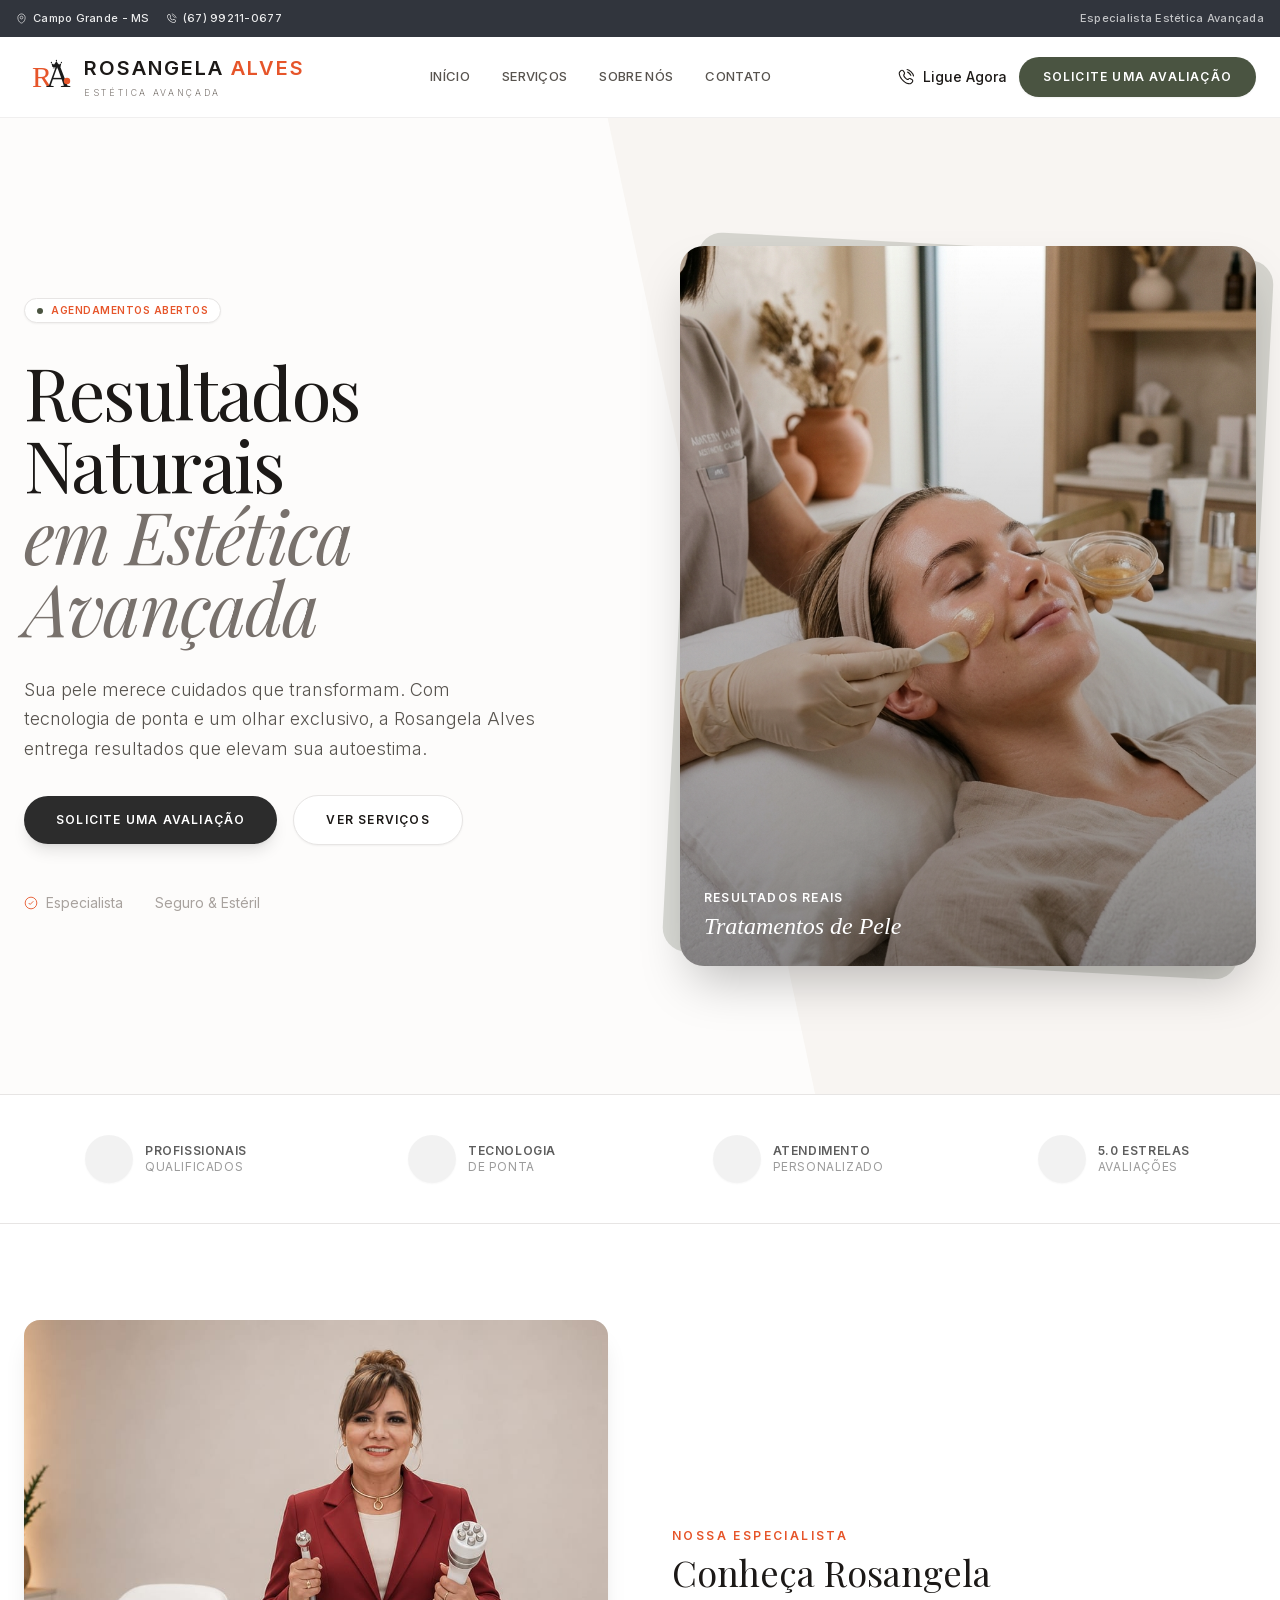
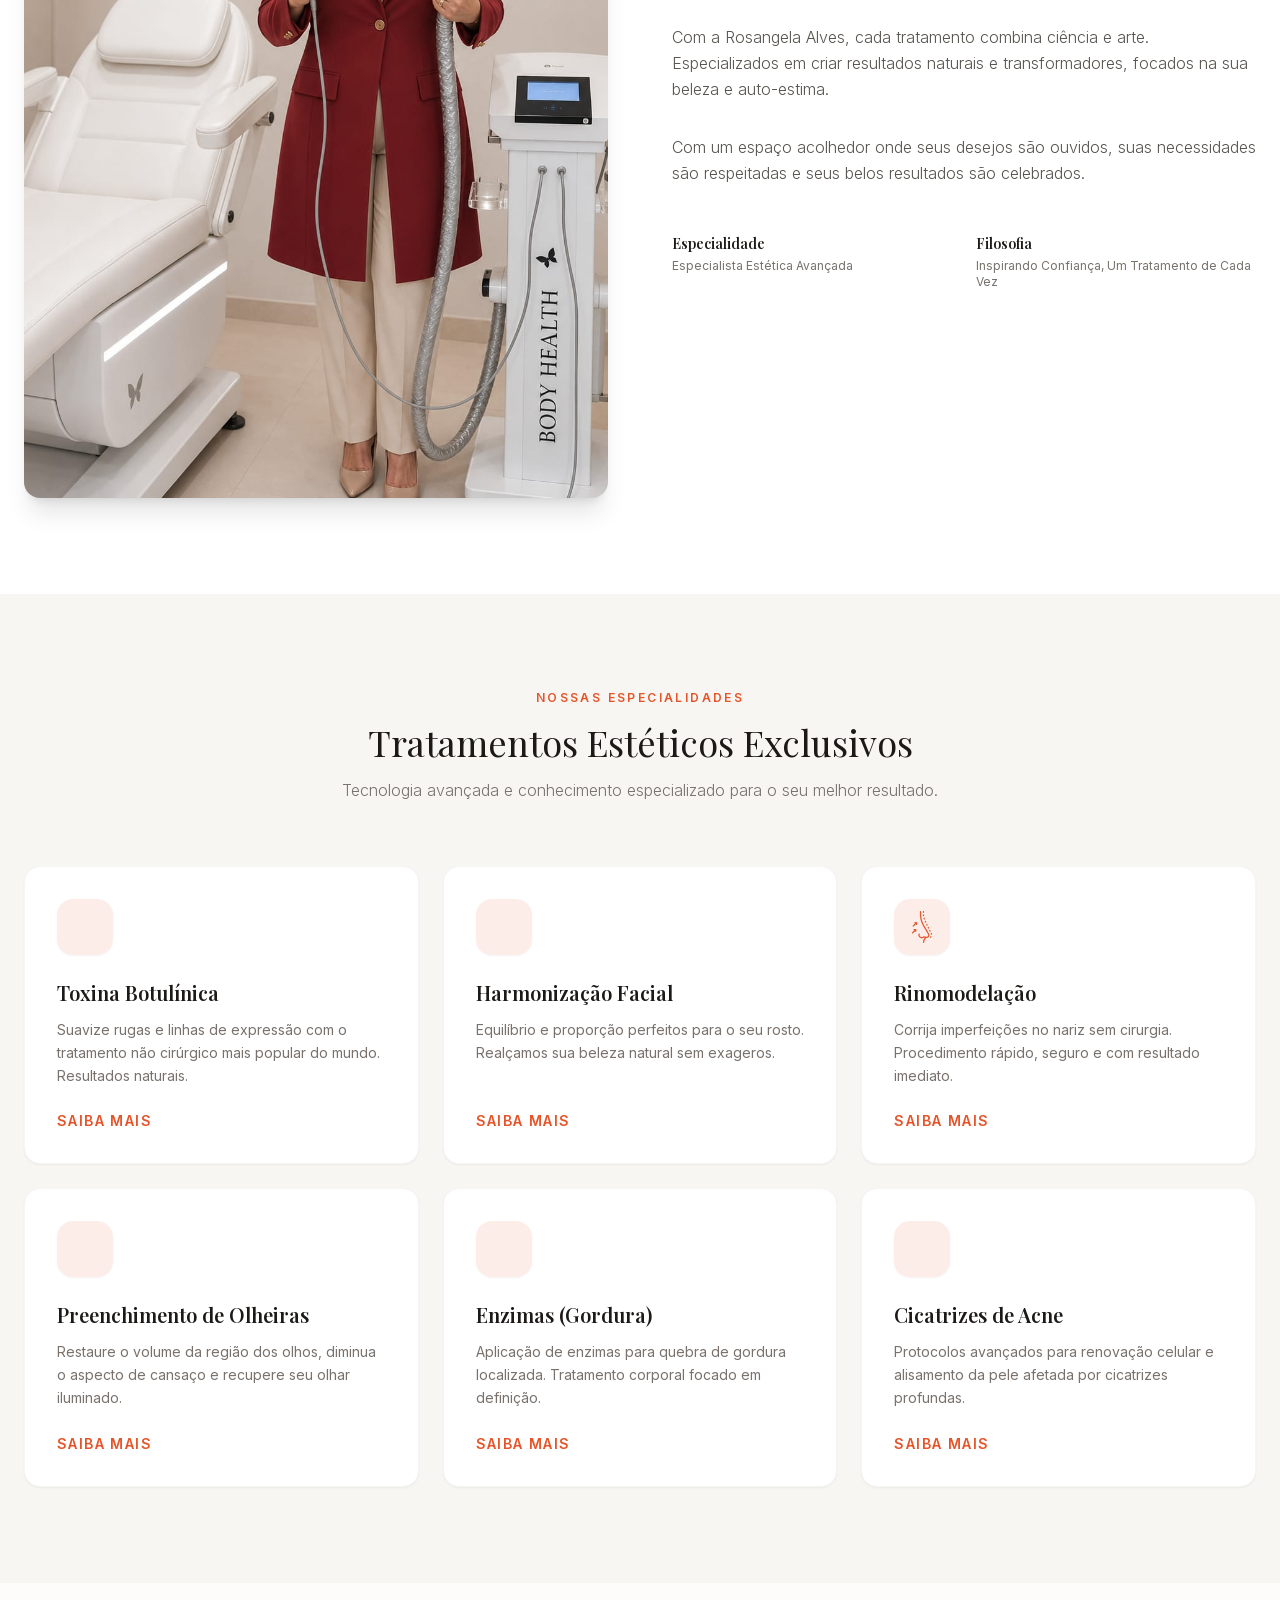
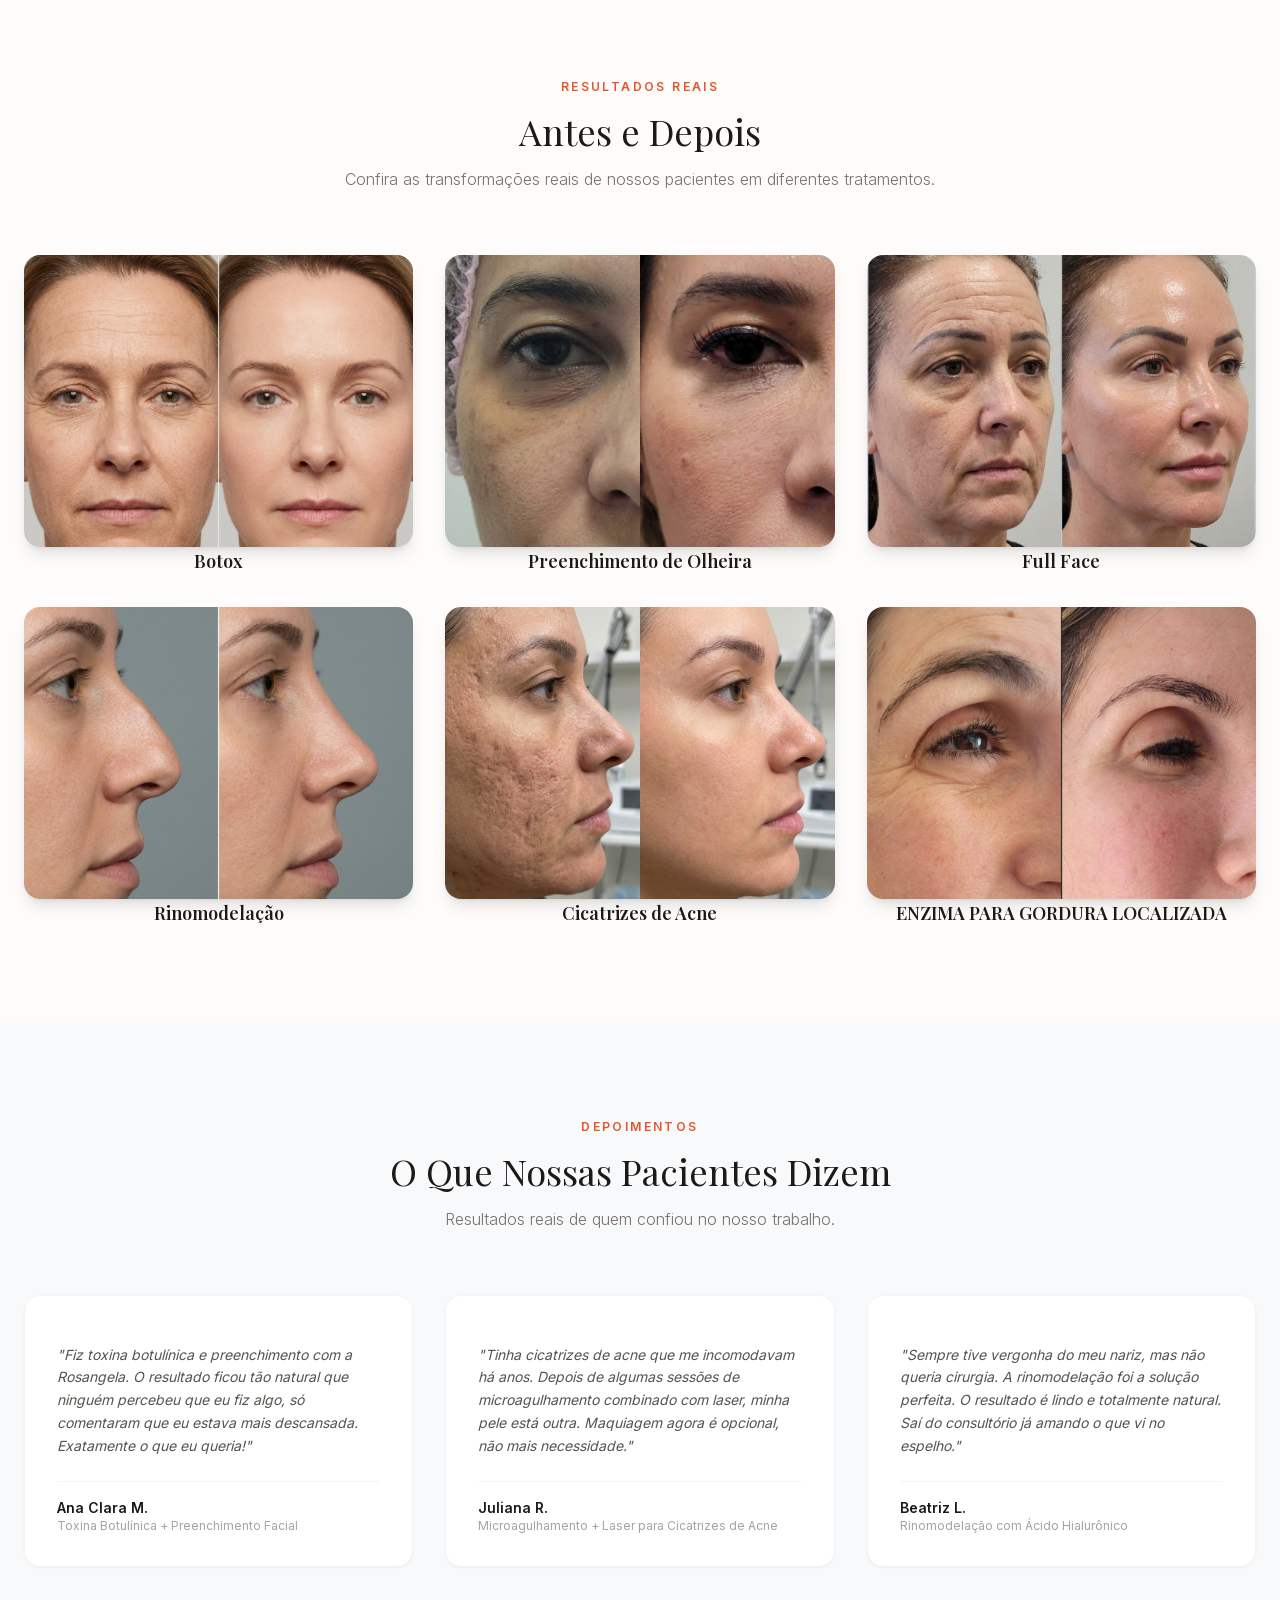
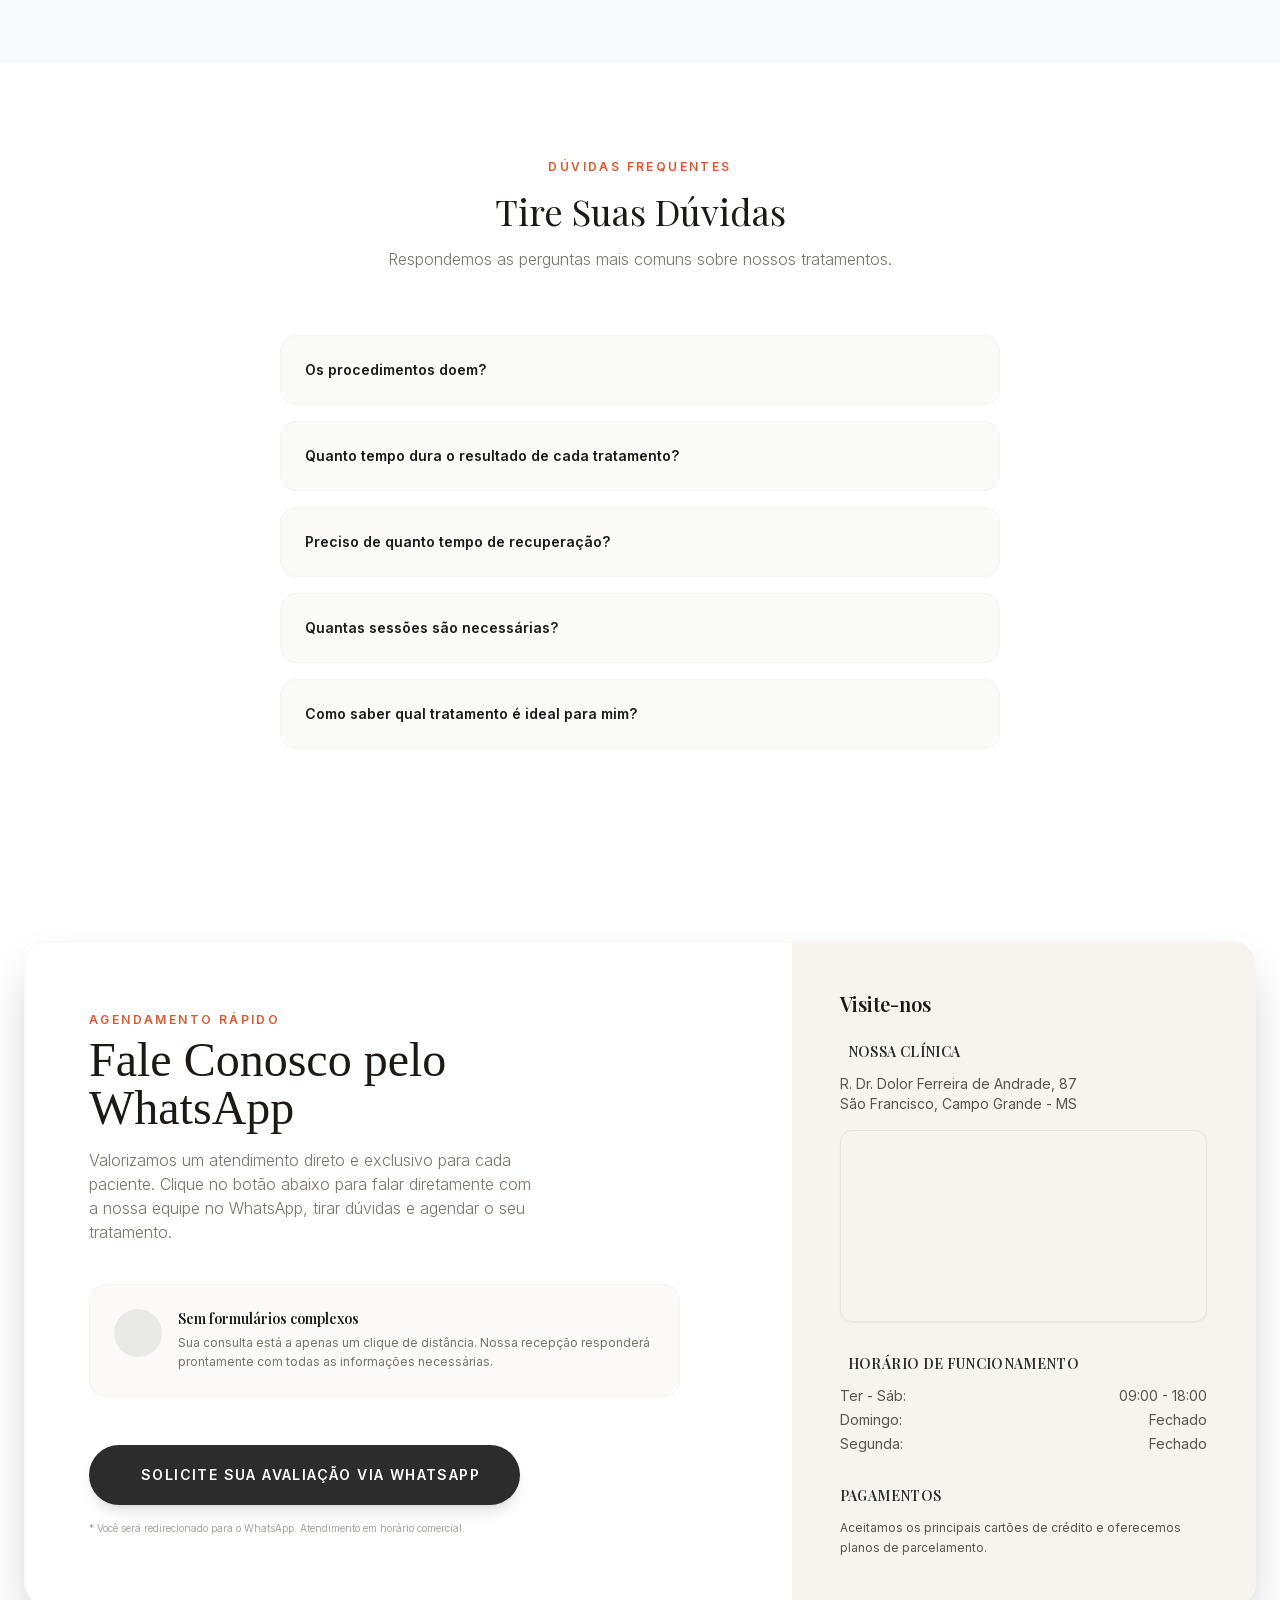
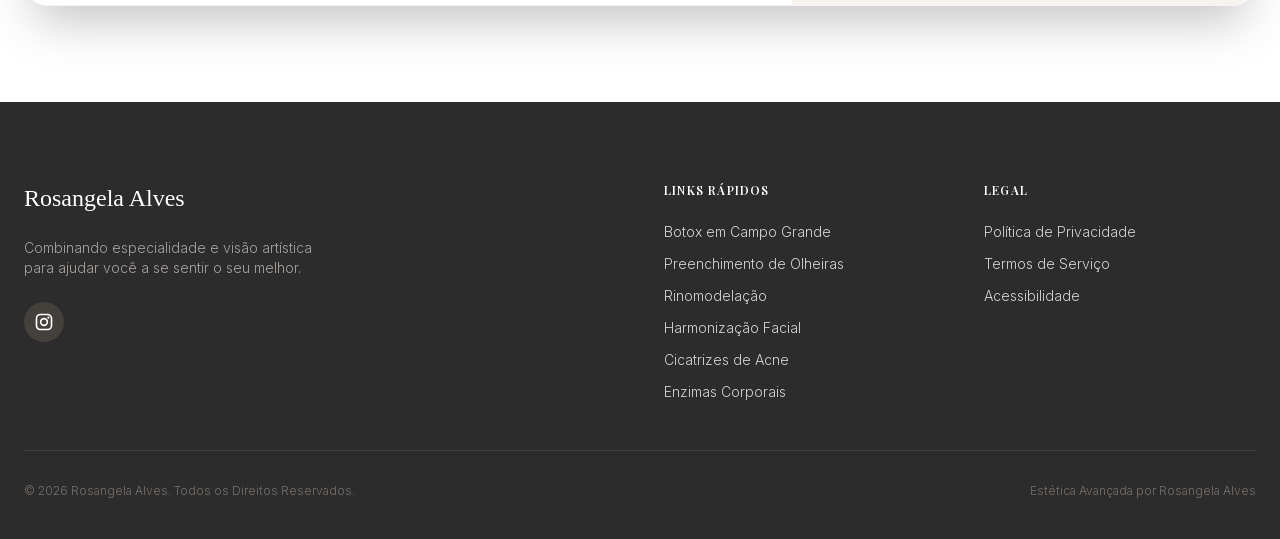
==== commit 1fe9d81e: "troca foto Rosangela para substituir.jpeg" ====
--- a/index.html
+++ b/index.html
@@ -959,7 +959,7 @@
 <div class="grid md:grid-cols-2 gap-16 items-center">
 <div class="relative order-2 md:order-1">
 <div class="aspect-[3/4] rounded-2xl overflow-hidden bg-stone-100 shadow-xl">
-<img width="800" height="800" loading="lazy" decoding="async" alt="Rosangela Alves - Especialista em Estética Avançada" class="w-full h-full object-cover" src="assets/owner_professional.png"/>
+<img width="800" height="800" loading="lazy" decoding="async" alt="Rosangela Alves - Especialista em Estética Avançada" class="w-full h-full object-cover" src="assets/substituir.jpeg"/>
 </div>
 <!-- Decorative Frame -->
 <div class="absolute -top-4 -left-4 w-full h-full border border-[#EAE4D9] rounded-2xl -z-10"></div>
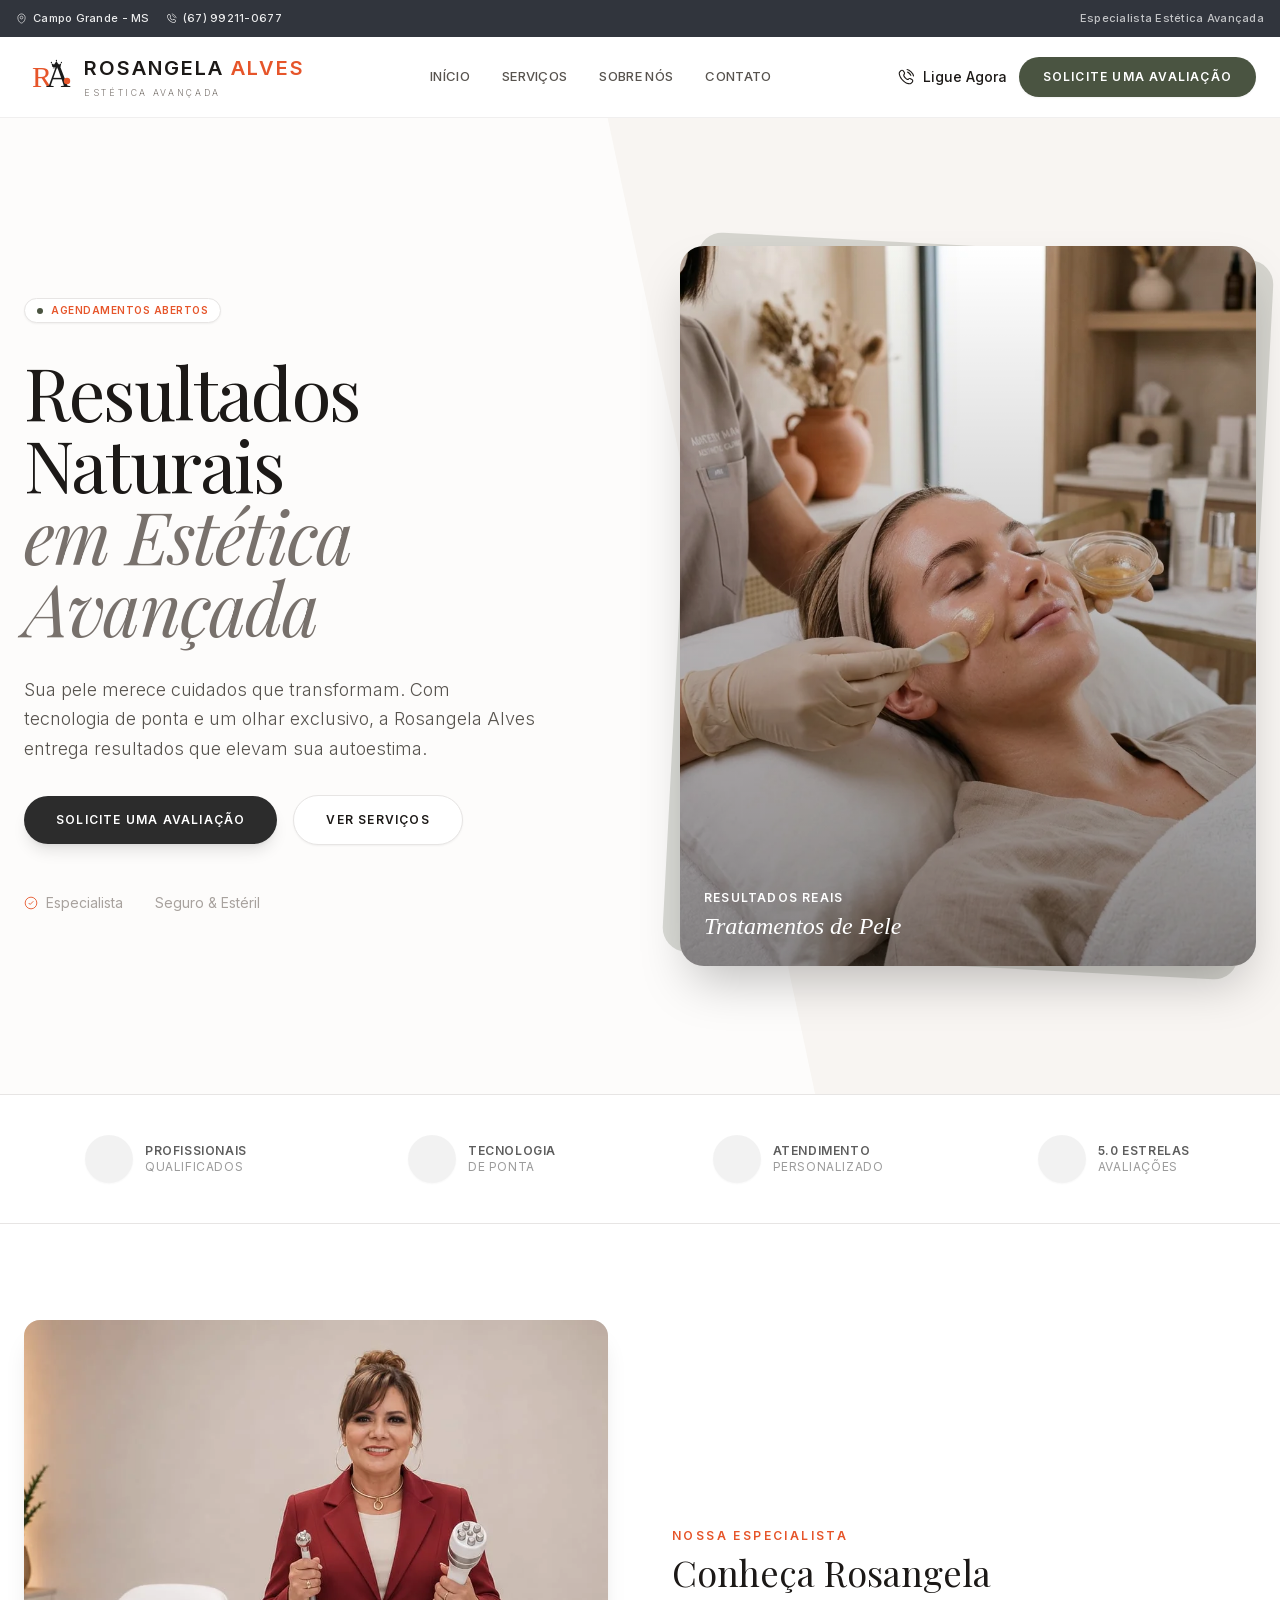
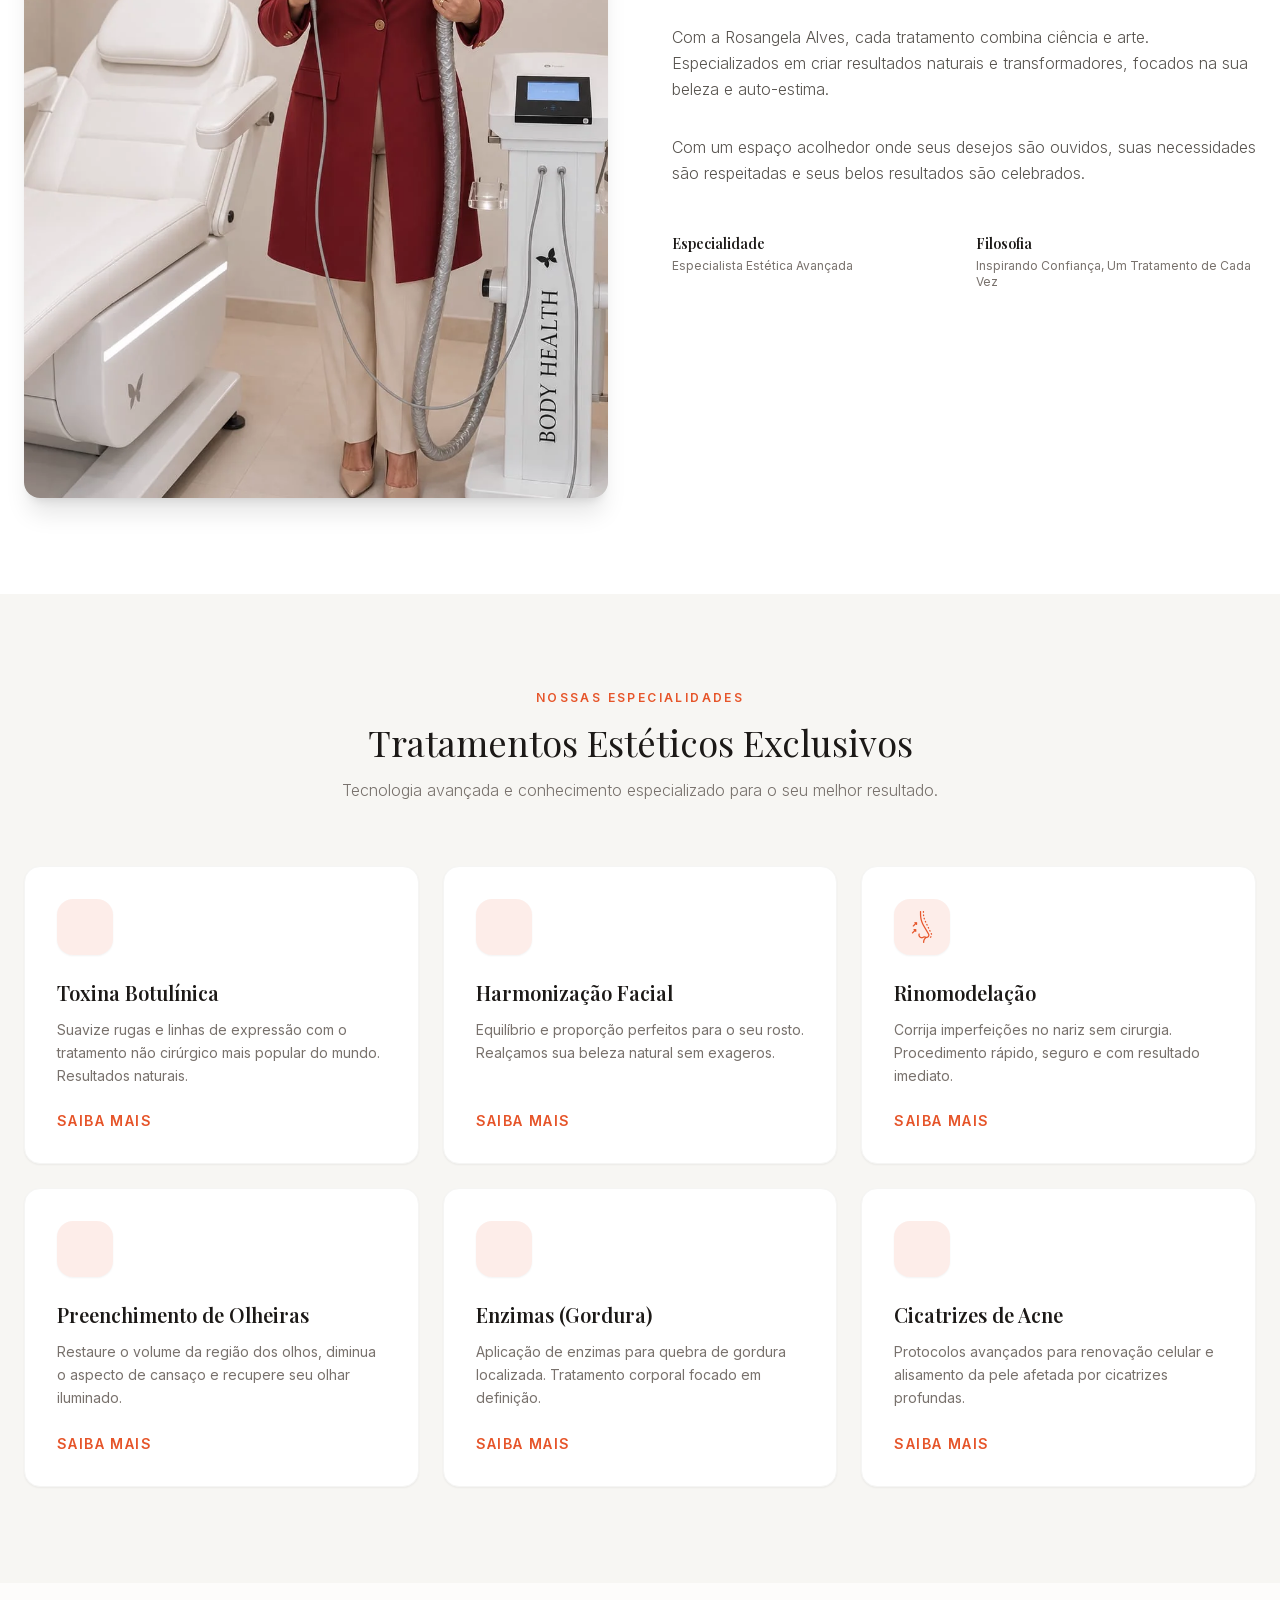
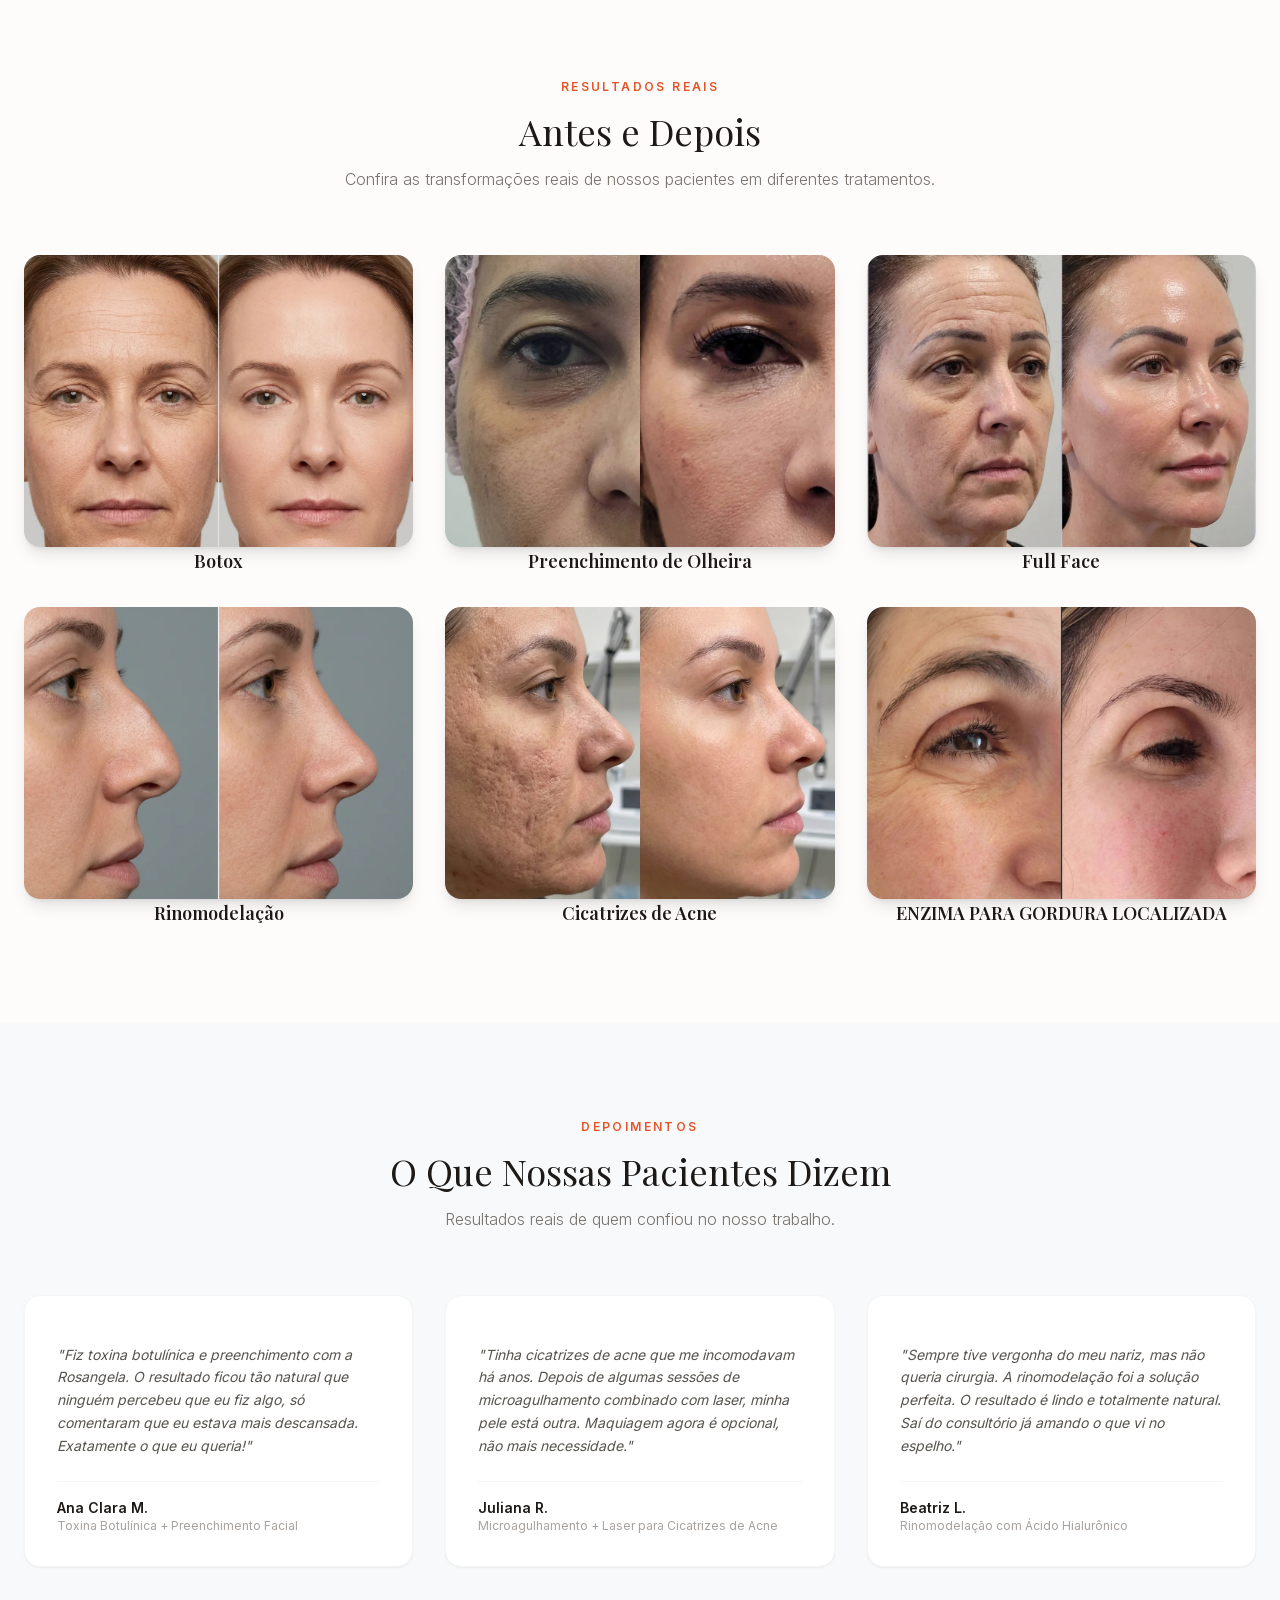
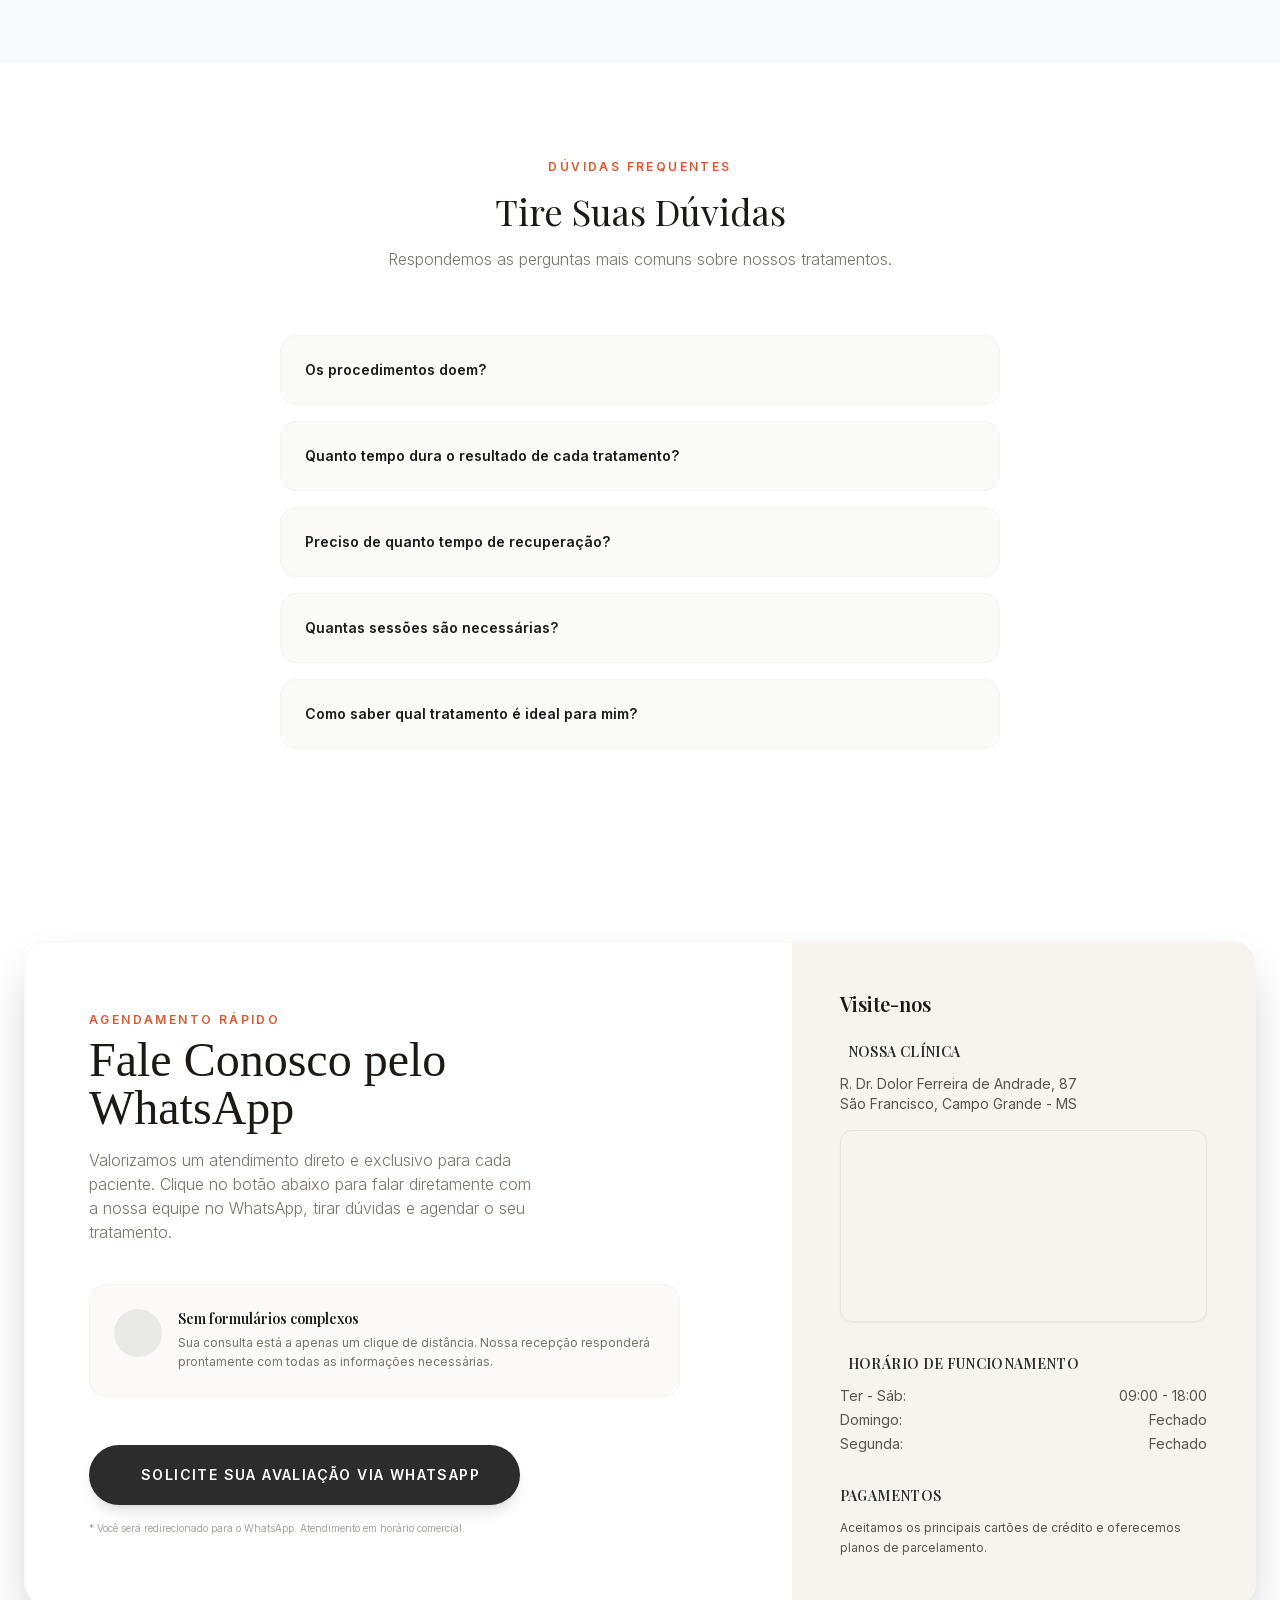
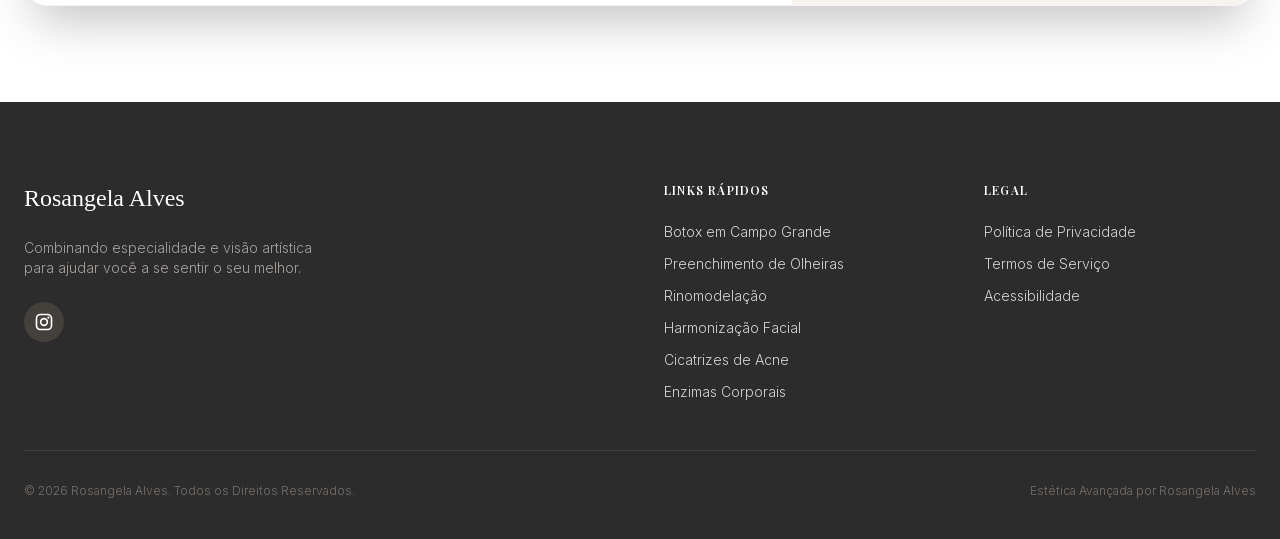
==== commit 8248927a: "otimiza todas imagens para webp" ====
--- a/index.html
+++ b/index.html
@@ -901,7 +901,7 @@
 <div class="relative group">
 <div class="absolute inset-0 bg-[#4A5441] rounded-3xl rotate-3 opacity-20 transition-transform group-hover:rotate-6 duration-500"></div>
 <div class="aspect-[4/5] rounded-3xl overflow-hidden shadow-2xl relative z-10 bg-stone-200">
-<img fetchpriority="high" decoding="sync" alt="Rosangela Alves — Clínica de Estética Avançada com tratamentos faciais e corporais" class="w-full h-full object-cover object-center group-hover:scale-105 transition-transform duration-700" src="assets/hero_clinic.png"/>
+<img fetchpriority="high" decoding="sync" alt="Rosangela Alves — Clínica de Estética Avançada com tratamentos faciais e corporais" class="w-full h-full object-cover object-center group-hover:scale-105 transition-transform duration-700" src="assets/hero_clinic.webp"/>
 <!-- Gradient Overlay for Contrast -->
 <div class="absolute inset-0 bg-gradient-to-t from-black/40 to-transparent pointer-events-none"></div>
 <div class="absolute bottom-6 left-6 text-white pointer-events-none">
@@ -959,7 +959,7 @@
 <div class="grid md:grid-cols-2 gap-16 items-center">
 <div class="relative order-2 md:order-1">
 <div class="aspect-[3/4] rounded-2xl overflow-hidden bg-stone-100 shadow-xl">
-<img width="800" height="800" loading="lazy" decoding="async" alt="Rosangela Alves - Especialista em Estética Avançada" class="w-full h-full object-cover" src="assets/substituir.jpeg"/>
+<img width="800" height="800" loading="lazy" decoding="async" alt="Rosangela Alves - Especialista em Estética Avançada" class="w-full h-full object-cover" src="assets/substituir.webp"/>
 </div>
 <!-- Decorative Frame -->
 <div class="absolute -top-4 -left-4 w-full h-full border border-[#EAE4D9] rounded-2xl -z-10"></div>
@@ -1091,37 +1091,37 @@
         <div class="grid grid-cols-2 md:grid-cols-3 gap-8">
             <div class="space-y-4">
                 <div class="aspect-[4/3] rounded-2xl overflow-hidden shadow-lg group">
-                    <img width="800" height="800" loading="lazy" decoding="async" src="assets/ad_botox.png" alt="Antes e depois do tratamento com toxina botulínica" class="w-full h-full object-cover group-hover:scale-105 transition-transform duration-500" />
+                    <img width="800" height="800" loading="lazy" decoding="async" src="assets/ad_botox.webp" alt="Antes e depois do tratamento com toxina botulínica" class="w-full h-full object-cover group-hover:scale-105 transition-transform duration-500" />
                 </div>
                 <a href="botox-campo-grande.html"><h3 class="text-lg font-bold text-stone-900 text-center hover:text-[#E6552A] transition-colors">Botox</h3></a>
             </div>
             <div class="space-y-4">
                 <div class="aspect-[4/3] rounded-2xl overflow-hidden shadow-lg group">
-                    <img width="800" height="800" loading="lazy" decoding="async" src="assets/ad_olheira.png" alt="Antes e depois do preenchimento de olheiras com ácido hialurônico" class="w-full h-full object-cover group-hover:scale-105 transition-transform duration-500" />
+                    <img width="800" height="800" loading="lazy" decoding="async" src="assets/ad_olheira.webp" alt="Antes e depois do preenchimento de olheiras com ácido hialurônico" class="w-full h-full object-cover group-hover:scale-105 transition-transform duration-500" />
                 </div>
                 <a href="preenchimento-olheiras-campo-grande.html"><h3 class="text-lg font-bold text-stone-900 text-center hover:text-[#E6552A] transition-colors">Preenchimento de Olheira</h3></a>
             </div>
             <div class="space-y-4">
                 <div class="aspect-[4/3] rounded-2xl overflow-hidden shadow-lg group">
-                    <img width="800" height="800" loading="lazy" decoding="async" src="assets/ad_full_face.png" alt="Antes e depois de harmonização facial completa" class="w-full h-full object-cover group-hover:scale-105 transition-transform duration-500" />
+                    <img width="800" height="800" loading="lazy" decoding="async" src="assets/ad_full_face.webp" alt="Antes e depois de harmonização facial completa" class="w-full h-full object-cover group-hover:scale-105 transition-transform duration-500" />
                 </div>
                 <a href="harmonizacao-facial-campo-grande.html"><h3 class="text-lg font-bold text-stone-900 text-center hover:text-[#E6552A] transition-colors">Full Face</h3></a>
             </div>
             <div class="space-y-4">
                 <div class="aspect-[4/3] rounded-2xl overflow-hidden shadow-lg group">
-                    <img width="800" height="800" loading="lazy" decoding="async" src="assets/ad_rino.png" alt="Antes e depois de rinomodelação sem cirurgia" class="w-full h-full object-cover group-hover:scale-105 transition-transform duration-500" />
+                    <img width="800" height="800" loading="lazy" decoding="async" src="assets/ad_rino.webp" alt="Antes e depois de rinomodelação sem cirurgia" class="w-full h-full object-cover group-hover:scale-105 transition-transform duration-500" />
                 </div>
                 <a href="rinomodelacao-campo-grande.html"><h3 class="text-lg font-bold text-stone-900 text-center hover:text-[#E6552A] transition-colors">Rinomodelação</h3></a>
             </div>
             <div class="space-y-4">
                 <div class="aspect-[4/3] rounded-2xl overflow-hidden shadow-lg group">
-                    <img width="800" height="800" loading="lazy" decoding="async" src="assets/ad_acne.png" alt="Antes e depois do tratamento de cicatrizes de acne com laser" class="w-full h-full object-cover group-hover:scale-105 transition-transform duration-500" />
+                    <img width="800" height="800" loading="lazy" decoding="async" src="assets/ad_acne.webp" alt="Antes e depois do tratamento de cicatrizes de acne com laser" class="w-full h-full object-cover group-hover:scale-105 transition-transform duration-500" />
                 </div>
                 <a href="cicatrizes-acne-campo-grande.html"><h3 class="text-lg font-bold text-stone-900 text-center hover:text-[#E6552A] transition-colors">Cicatrizes de Acne</h3></a>
             </div>
             <div class="space-y-4">
                 <div class="aspect-[4/3] rounded-2xl overflow-hidden shadow-lg group">
-                    <img width="800" height="800" loading="lazy" decoding="async" src="assets/new_antes_depois_6.png" alt="Antes e depois do tratamento de gordura localizada com enzimas" class="w-full h-full object-cover group-hover:scale-105 transition-transform duration-500" />
+                    <img width="800" height="800" loading="lazy" decoding="async" src="assets/new_antes_depois_6.webp" alt="Antes e depois do tratamento de gordura localizada com enzimas" class="w-full h-full object-cover group-hover:scale-105 transition-transform duration-500" />
                 </div>
                 <a href="enzimas-gordura-localizada-campo-grande.html"><h3 class="text-lg font-bold text-stone-900 text-center hover:text-[#E6552A] transition-colors uppercase">Enzima para Gordura Localizada</h3></a>
             </div>
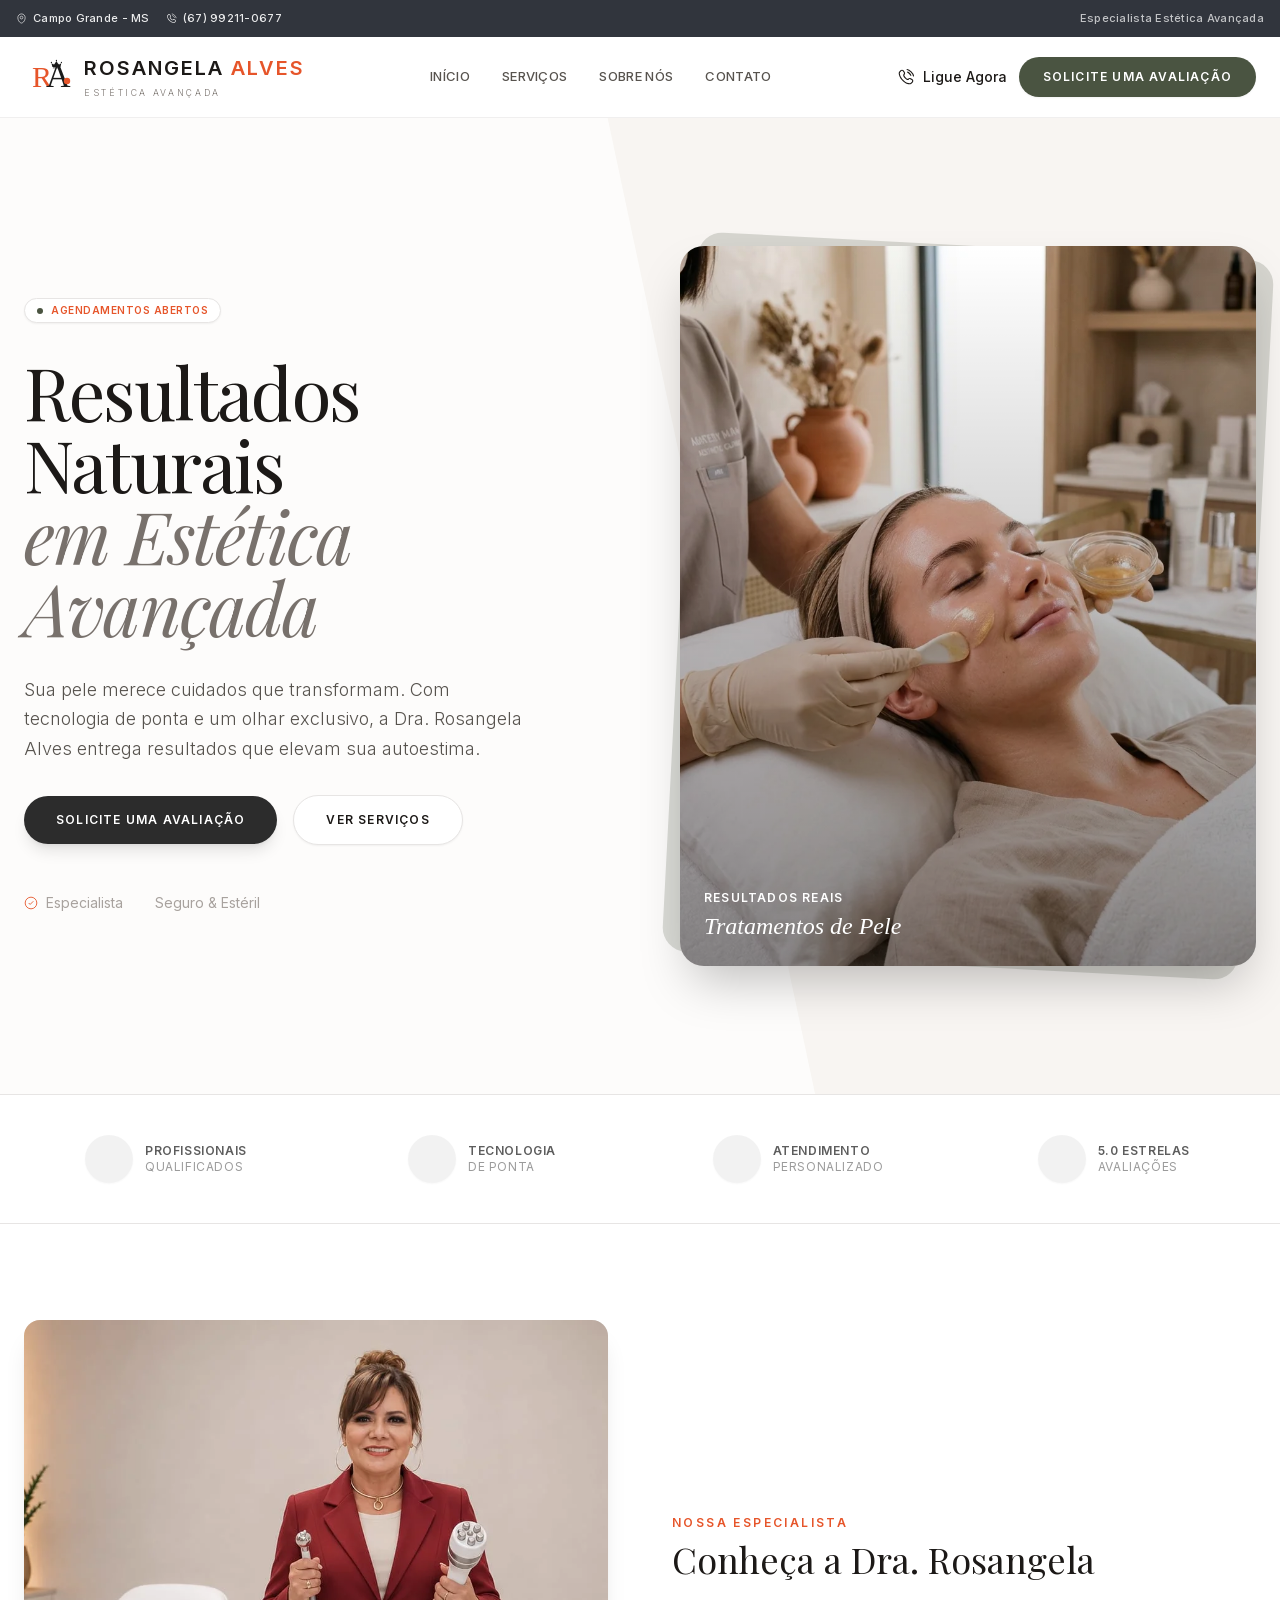
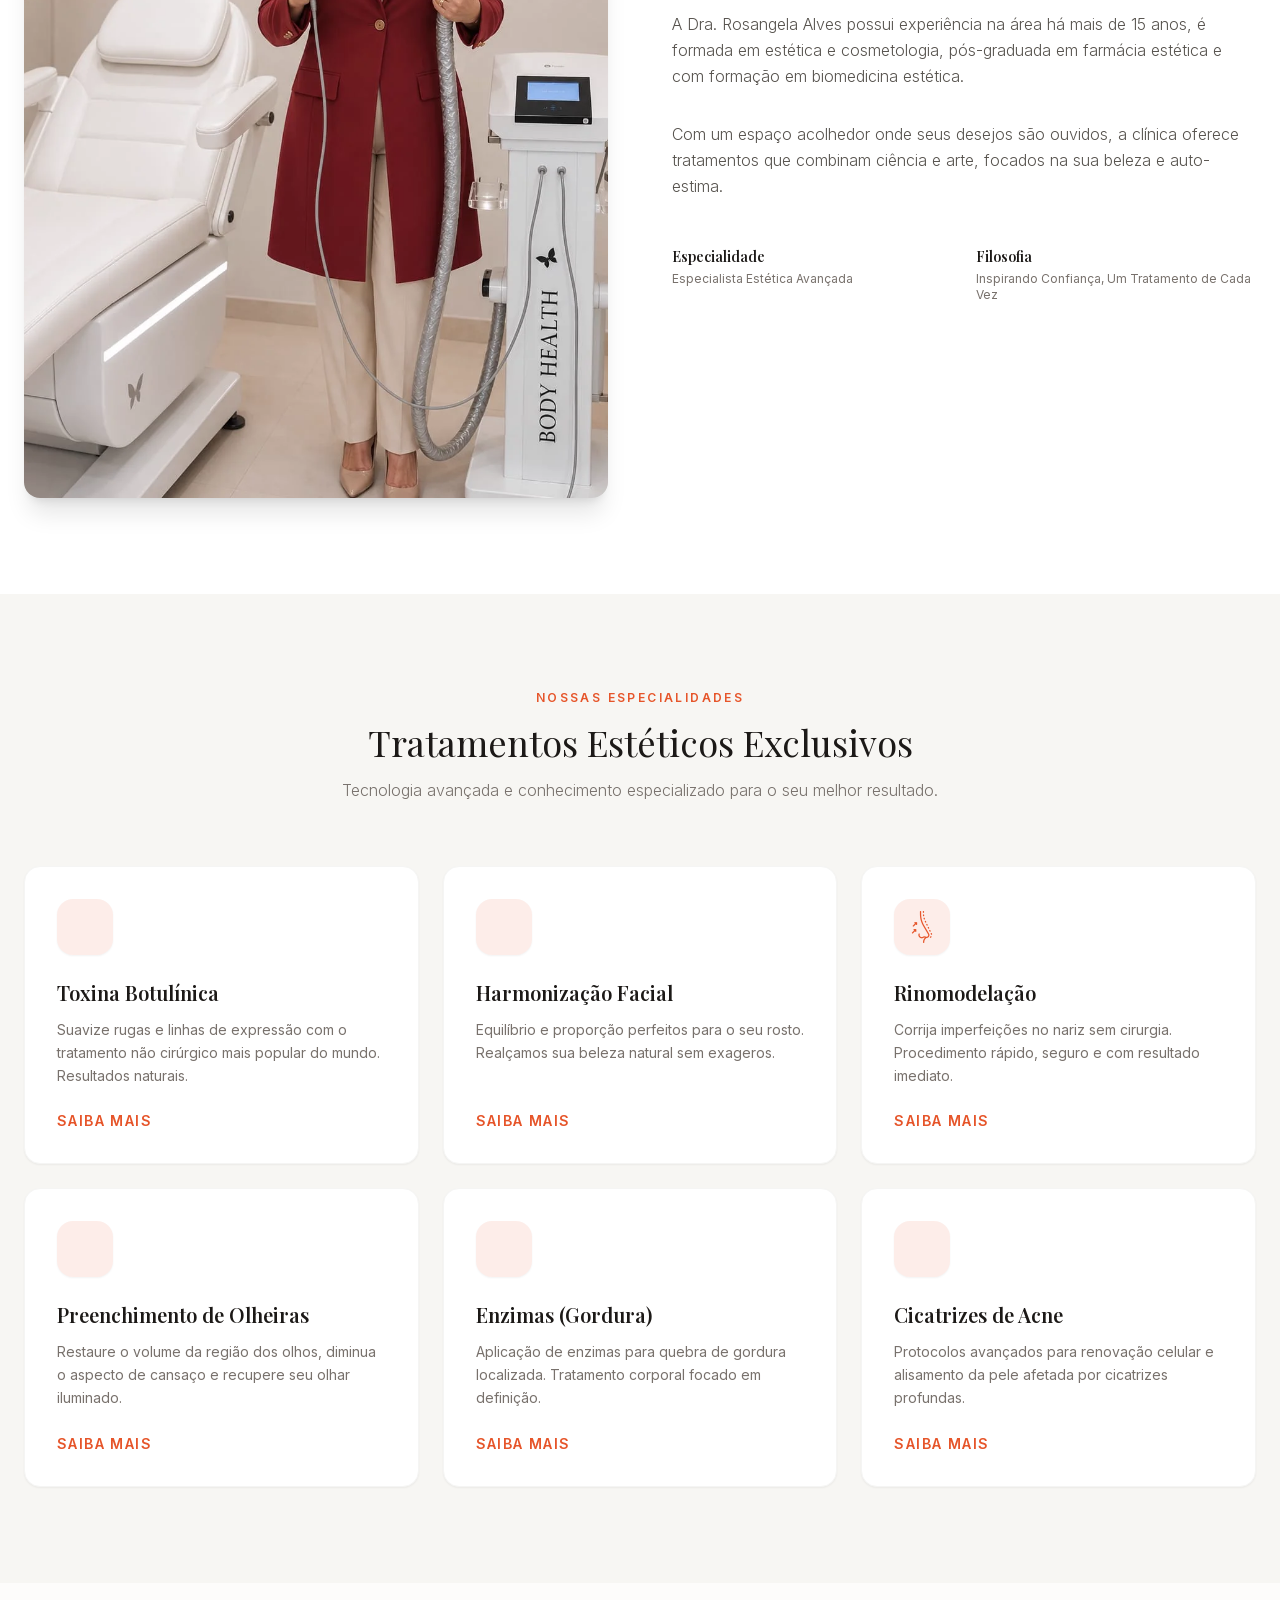
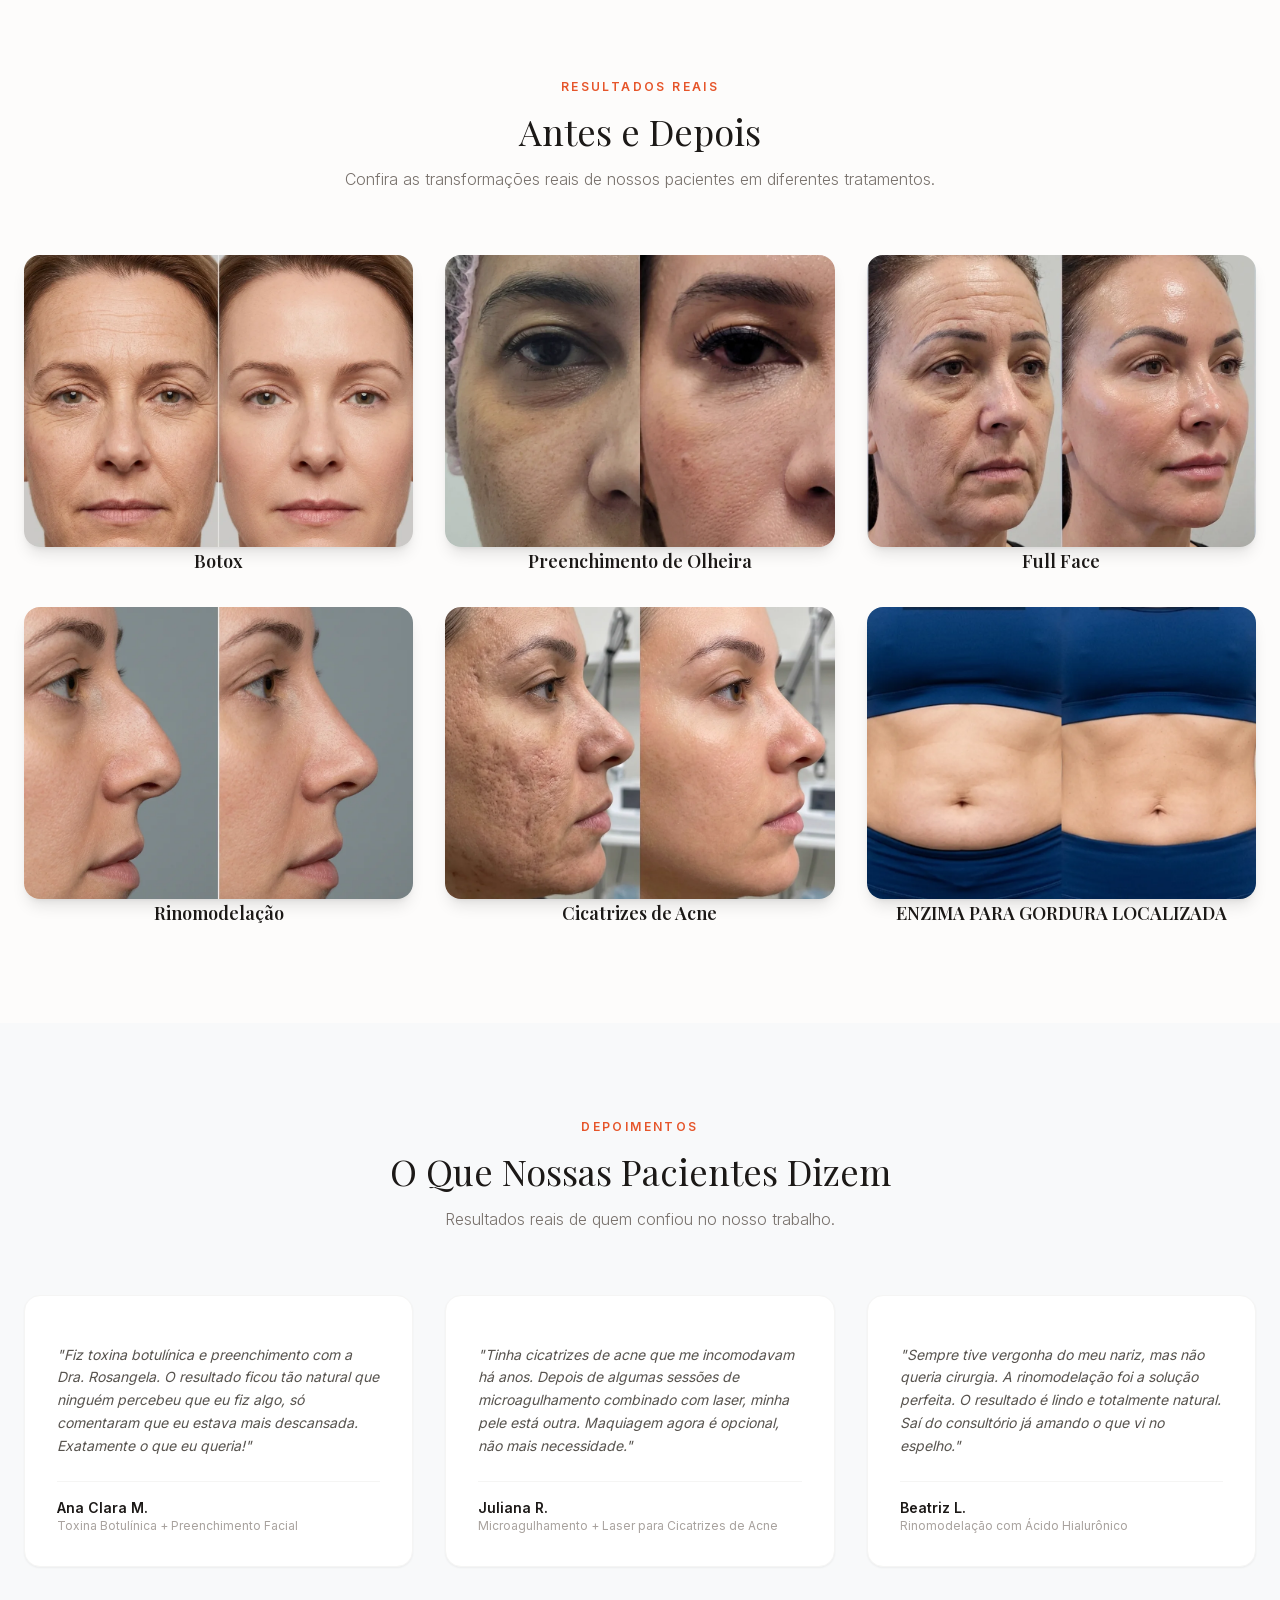
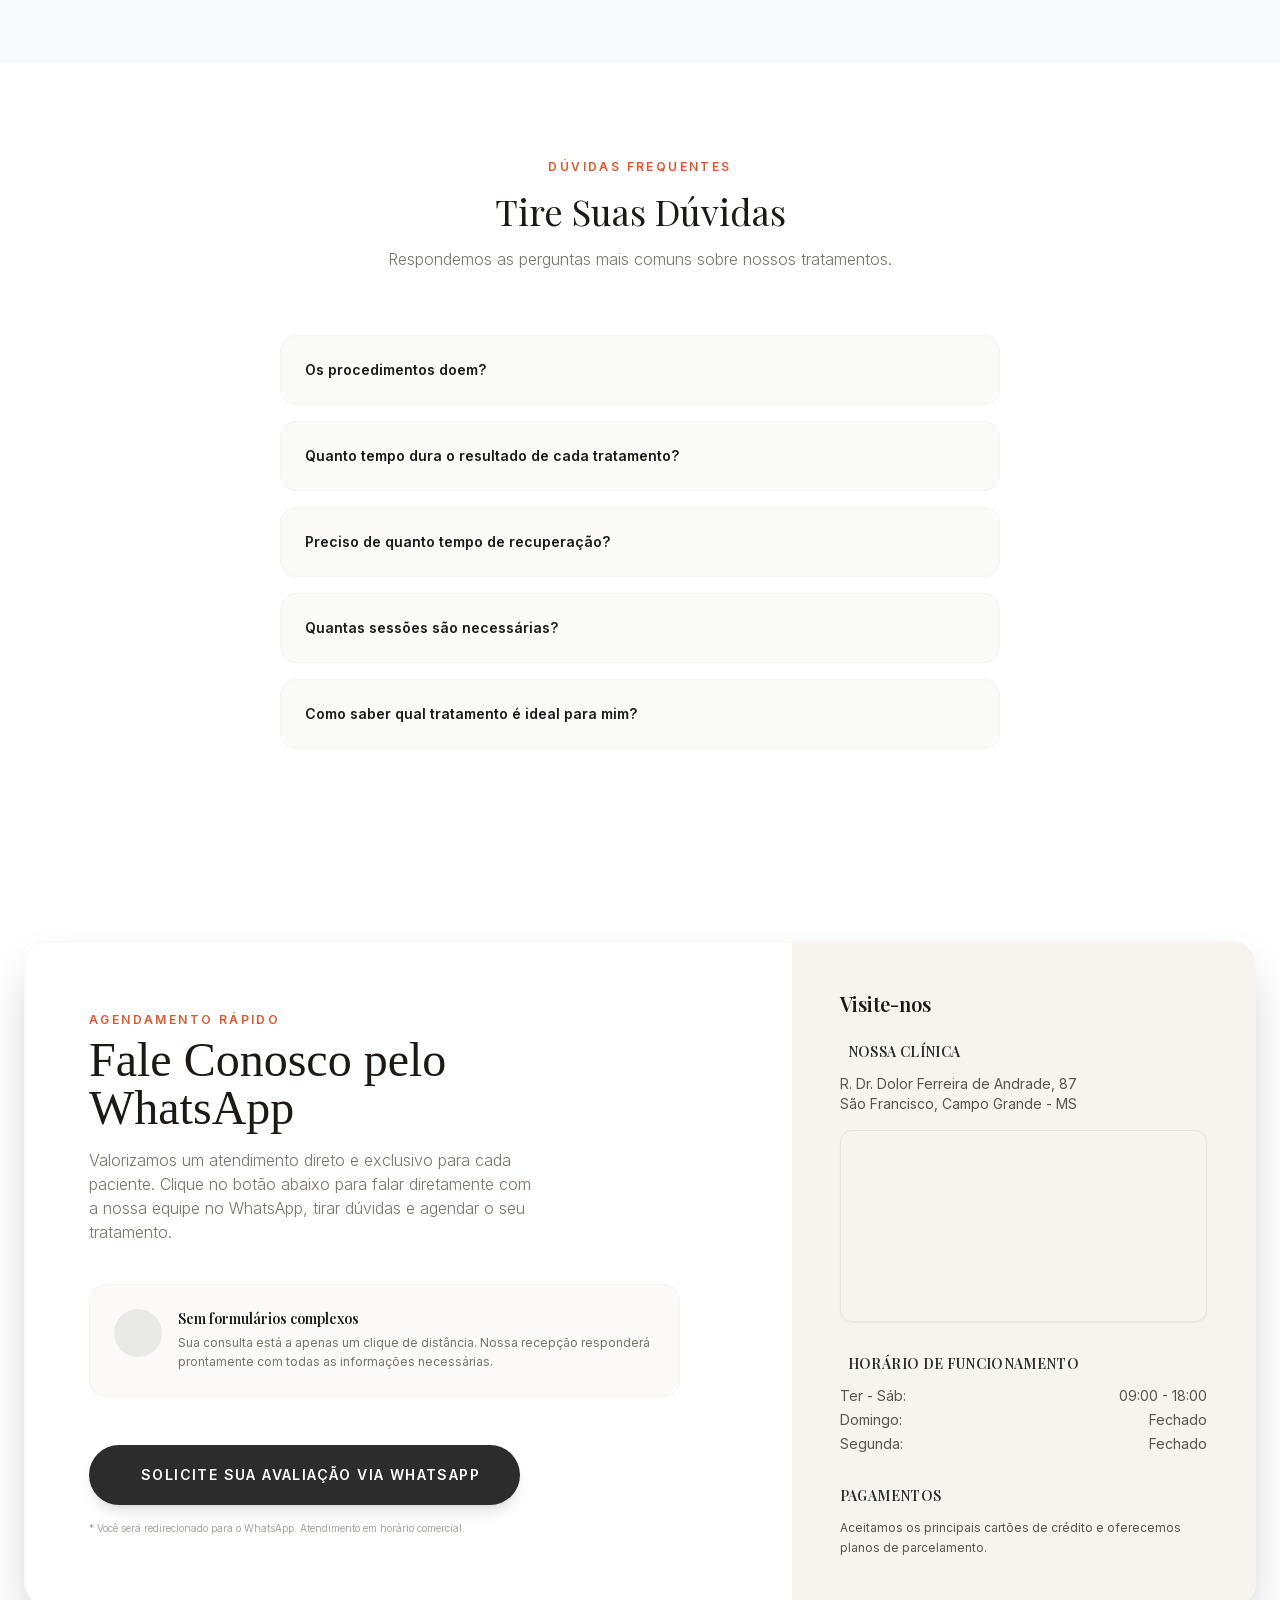
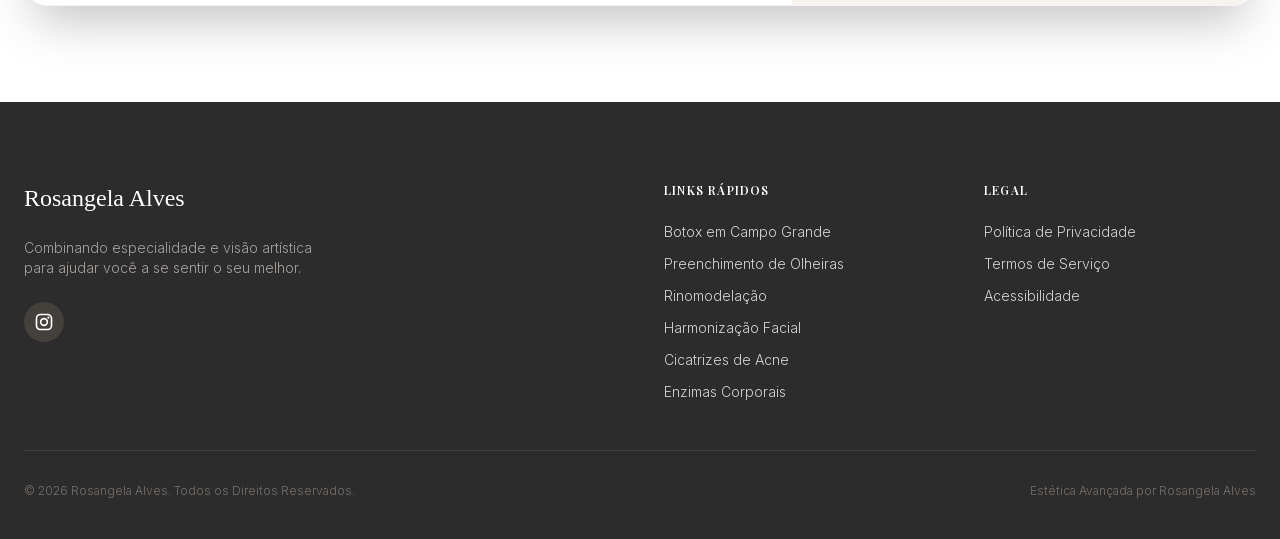
==== commit 79d131a1: "atualizacoes" ====
--- a/index.html
+++ b/index.html
@@ -1,5 +1,5 @@
 <html class="scroll-smooth" lang="pt-BR"><head><script data-offline-runtime="1">(function(){
-var D = {"entries": [{"b": "W10=", "t": "application/json"}, {"b": "[base64]/[base64]/[base64]", "t": "application/json"}, {"b": "W3sic2x1ZyI6Im1lZGljYWwtc3BhLWxhbmRpbmctMzAiLCJjcmVhdGVkX2F0IjoiMjAyNi0wNi0wOFQwODo1Njo1Ny42Nzk3NTcrMDA6MDAifV0=", "t": "application/json"}, {"b": "[base64]", "t": "application/json"}, {"b": "[base64]", "t": "application/json"}, {"b": "W3sicHJvamVjdF9pZCI6ImIzMzhkNjIzLWEwYTUtNGE4OS1hMjk4LTc1OGVmY2RiODQxYyJ9XQ==", "t": "application/json"}, {"b": "[base64]", "t": "application/json"}, {"b": "[base64]", "t": "application/json"}, {"b": "[base64]", "t": "application/json"}, {"b": "[base64]", "t": "application/json"}, {"b": "[base64]", "t": "application/json"}, {"b": "[base64]", "t": "application/json"}, {"b": "[base64]", "t": "application/json"}, {"b": "[base64]", "t": "application/json"}], "keys": {"https://hoirqrkdgbmvpwutwuwj.supabase.co/rest/v1/shared_react_projects?select=*&slug=ilike.medical-spa-landing-30": 0, "https://hoirqrkdgbmvpwutwuwj.supabase.co/rest/v1/shared_react_projects": 0, "https://hoirqrkdgbmvpwutwuwj.supabase.co/rest/v1/rpc/get_public_shared_react_project_by_slug": 0, "https://hoirqrkdgbmvpwutwuwj.supabase.co/rest/v1/shared_react_projects?select=*&custom_domain=ilike.medical-spa-landing-30.aura.build": 0, "https://hoirqrkdgbmvpwutwuwj.supabase.co/rest/v1/rpc/get_public_shared_react_project_by_domain": 0, "https://hoirqrkdgbmvpwutwuwj.supabase.co/rest/v1/shared_react_projects?select=*&custom_domain=ilike.aura.build": 0, "https://hoirqrkdgbmvpwutwuwj.supabase.co/rest/v1/shared_code?select=*&slug=ilike.medical-spa-landing-30": 1, "https://hoirqrkdgbmvpwutwuwj.supabase.co/rest/v1/shared_code": 1, "https://hoirqrkdgbmvpwutwuwj.supabase.co/rest/v1/shared_code?select=slug%2Ccreated_at&user_id=eq.f68fe5b4-2b12-4cec-8b86-7b689a8ddd9e&order=created_at.desc": 2, "https://hoirqrkdgbmvpwutwuwj.supabase.co/rest/v1/public_author_profiles?select=id%2Cfull_name%2Cavatar_url%2Cbio%2Cslug%2Ccreated_at%2Cviews%2Cis_featured%2Cwebsite%2Clocation%2Cis_pro&id=in.%28f68fe5b4-2b12-4cec-8b86-7b689a8ddd9e%29": 3, "https://hoirqrkdgbmvpwutwuwj.supabase.co/rest/v1/public_author_profiles": 3, "https://api.iconify.design/solar.json?icons=map-point-linear": 4, "https://api.iconify.design/solar.json": 4, "https://hoirqrkdgbmvpwutwuwj.supabase.co/rest/v1/rpc/get_public_share_project_context": 5, "https://api.iconify.design/solar.json?icons=phone-calling-linear": 6, "https://api.iconify.design/solar.json?icons=close-circle-linear%2Chamburger-menu-linear": 7, "https://api.iconify.design/solar.json?icons=check-circle-linear": 8, "https://hoirqrkdgbmvpwutwuwj.supabase.co/rest/v1/projects?select=transition_type%2Ctransition_duration_ms%2Ctransition_easing%2Ctransition_distance_px&id=eq.b338d623-a0a5-4a89-a298-758efcdb841c": 0, "https://hoirqrkdgbmvpwutwuwj.supabase.co/rest/v1/projects": 0, "https://api.iconify.design/solar.json?icons=medal-ribbon-linear%2Cshield-check-linear": 9, "https://api.iconify.design/solar.json?icons=diploma-linear": 10, "https://api.iconify.design/mdi.json?icons=facebook%2Cinstagram": 11, "https://api.iconify.design/mdi.json": 11, "https://api.iconify.design/solar.json?icons=arrow-right-linear%2Cbody-linear%2Cbolt-linear%2Cclock-circle-bold%2Cface-scan-circle-linear%2Cheart-pulse-linear%2Cmap-point-bold%2Cstars-minimalistic-linear%2Csyringe-linear": 12, "https://hoirqrkdgbmvpwutwuwj.supabase.co/rest/v1/rpc/get_public_project_chats_for_share": 13}};
+var D = {"entries": [{"b": "W10=", "t": "application/json"}, {"b": "[base64]/[base64]/[base64]/[base64]", "t": "application/json"}, {"b": "W3sic2x1ZyI6Im1lZGljYWwtc3BhLWxhbmRpbmctMzAiLCJjcmVhdGVkX2F0IjoiMjAyNi0wNi0wOFQwODo1Njo1Ny42Nzk3NTcrMDA6MDAifV0=", "t": "application/json"}, {"b": "[base64]", "t": "application/json"}, {"b": "[base64]", "t": "application/json"}, {"b": "W3sicHJvamVjdF9pZCI6ImIzMzhkNjIzLWEwYTUtNGE4OS1hMjk4LTc1OGVmY2RiODQxYyJ9XQ==", "t": "application/json"}, {"b": "[base64]", "t": "application/json"}, {"b": "[base64]", "t": "application/json"}, {"b": "[base64]", "t": "application/json"}, {"b": "[base64]", "t": "application/json"}, {"b": "[base64]", "t": "application/json"}, {"b": "[base64]", "t": "application/json"}, {"b": "[base64]", "t": "application/json"}, {"b": "[base64]", "t": "application/json"}], "keys": {"https://hoirqrkdgbmvpwutwuwj.supabase.co/rest/v1/shared_react_projects?select=*&slug=ilike.medical-spa-landing-30": 0, "https://hoirqrkdgbmvpwutwuwj.supabase.co/rest/v1/shared_react_projects": 0, "https://hoirqrkdgbmvpwutwuwj.supabase.co/rest/v1/rpc/get_public_shared_react_project_by_slug": 0, "https://hoirqrkdgbmvpwutwuwj.supabase.co/rest/v1/shared_react_projects?select=*&custom_domain=ilike.medical-spa-landing-30.aura.build": 0, "https://hoirqrkdgbmvpwutwuwj.supabase.co/rest/v1/rpc/get_public_shared_react_project_by_domain": 0, "https://hoirqrkdgbmvpwutwuwj.supabase.co/rest/v1/shared_react_projects?select=*&custom_domain=ilike.aura.build": 0, "https://hoirqrkdgbmvpwutwuwj.supabase.co/rest/v1/shared_code?select=*&slug=ilike.medical-spa-landing-30": 1, "https://hoirqrkdgbmvpwutwuwj.supabase.co/rest/v1/shared_code": 1, "https://hoirqrkdgbmvpwutwuwj.supabase.co/rest/v1/shared_code?select=slug%2Ccreated_at&user_id=eq.f68fe5b4-2b12-4cec-8b86-7b689a8ddd9e&order=created_at.desc": 2, "https://hoirqrkdgbmvpwutwuwj.supabase.co/rest/v1/public_author_profiles?select=id%2Cfull_name%2Cavatar_url%2Cbio%2Cslug%2Ccreated_at%2Cviews%2Cis_featured%2Cwebsite%2Clocation%2Cis_pro&id=in.%28f68fe5b4-2b12-4cec-8b86-7b689a8ddd9e%29": 3, "https://hoirqrkdgbmvpwutwuwj.supabase.co/rest/v1/public_author_profiles": 3, "https://api.iconify.design/solar.json?icons=map-point-linear": 4, "https://api.iconify.design/solar.json": 4, "https://hoirqrkdgbmvpwutwuwj.supabase.co/rest/v1/rpc/get_public_share_project_context": 5, "https://api.iconify.design/solar.json?icons=phone-calling-linear": 6, "https://api.iconify.design/solar.json?icons=close-circle-linear%2Chamburger-menu-linear": 7, "https://api.iconify.design/solar.json?icons=check-circle-linear": 8, "https://hoirqrkdgbmvpwutwuwj.supabase.co/rest/v1/projects?select=transition_type%2Ctransition_duration_ms%2Ctransition_easing%2Ctransition_distance_px&id=eq.b338d623-a0a5-4a89-a298-758efcdb841c": 0, "https://hoirqrkdgbmvpwutwuwj.supabase.co/rest/v1/projects": 0, "https://api.iconify.design/solar.json?icons=medal-ribbon-linear%2Cshield-check-linear": 9, "https://api.iconify.design/solar.json?icons=diploma-linear": 10, "https://api.iconify.design/mdi.json?icons=facebook%2Cinstagram": 11, "https://api.iconify.design/mdi.json": 11, "https://api.iconify.design/solar.json?icons=arrow-right-linear%2Cbody-linear%2Cbolt-linear%2Cclock-circle-bold%2Cface-scan-circle-linear%2Cheart-pulse-linear%2Cmap-point-bold%2Cstars-minimalistic-linear%2Csyringe-linear": 12, "https://hoirqrkdgbmvpwutwuwj.supabase.co/rest/v1/rpc/get_public_project_chats_for_share": 13}};
 var E = D.entries, K = D.keys;
 function entry(u){
   if (!u) return null;
@@ -876,7 +876,7 @@
                     </div>
 <h1 class="text-4xl sm:text-5xl lg:text-7xl font-medium text-stone-900 leading-[1.1] tracking-tight">Resultados Naturais <br/> <span class="italic text-stone-500">em Estética Avançada</span></h1>
 <p class="text-lg text-stone-600 font-light leading-relaxed max-w-lg mx-auto lg:mx-0">
-                        Sua pele merece cuidados que transformam. Com tecnologia de ponta e um olhar exclusivo, a Rosangela Alves entrega resultados que elevam sua autoestima.
+                        Sua pele merece cuidados que transformam. Com tecnologia de ponta e um olhar exclusivo, a Dra. Rosangela Alves entrega resultados que elevam sua autoestima.
                     </p>
 <div class="flex flex-col sm:flex-row items-center gap-4 justify-center lg:justify-start">
 <button class="w-full sm:w-auto px-6 sm:px-8 py-3.5 sm:py-4 bg-[#2C2C2C] text-white rounded-full text-xs font-bold uppercase tracking-widest hover:bg-stone-800 transition-all shadow-lg hover:shadow-xl active:translate-y-0.5" onclick="document.getElementById('booking').scrollIntoView({behavior: 'smooth'})">
@@ -967,13 +967,13 @@
 <div class="space-y-8 order-1 md:order-2">
 <div class="space-y-2">
 <span class="text-[#E6552A] font-bold text-xs uppercase tracking-[0.2em]">Nossa Especialista</span>
-<h2 class="text-4xl font-medium text-stone-900">Conheça Rosangela</h2>
+<h2 class="text-4xl font-medium text-stone-900">Conheça a Dra. Rosangela</h2>
 </div>
 <p class="text-stone-600 leading-relaxed font-light">
-                        Com a Rosangela Alves, cada tratamento combina ciência e arte. Especializados em criar resultados naturais e transformadores, focados na sua beleza e auto-estima.
+                        A Dra. Rosangela Alves possui experiência na área há mais de 15 anos, é formada em estética e cosmetologia, pós-graduada em farmácia estética e com formação em biomedicina estética.
                     </p>
 <p class="text-stone-600 leading-relaxed font-light">
-                        Com um espaço acolhedor onde seus desejos são ouvidos, suas necessidades são respeitadas e seus belos resultados são celebrados.
+                        Com um espaço acolhedor onde seus desejos são ouvidos, a clínica oferece tratamentos que combinam ciência e arte, focados na sua beleza e auto-estima.
                     </p>
 <div class="grid grid-cols-2 gap-6 pt-4">
 <div>
@@ -1147,7 +1147,7 @@
                     <iconify-icon icon="lucide:star" width="18"></iconify-icon>
                 </div>
                 <p class="text-stone-600 text-sm leading-relaxed mb-6 flex-grow italic">
-                    &quot;Fiz toxina botul&iacute;nica e preenchimento com a Rosangela. O resultado ficou t&atilde;o natural que ningu&eacute;m percebeu que eu fiz algo, s&oacute; comentaram que eu estava mais descansada. Exatamente o que eu queria!&quot;
+                    &quot;Fiz toxina botul&iacute;nica e preenchimento com a Dra. Rosangela. O resultado ficou t&atilde;o natural que ningu&eacute;m percebeu que eu fiz algo, s&oacute; comentaram que eu estava mais descansada. Exatamente o que eu queria!&quot;
                 </p>
                 <div class="border-t border-stone-100 pt-4">
                     <p class="font-bold text-stone-900 text-sm">Ana Clara M.</p>
@@ -1605,3 +1605,4 @@
 </body></html>
 
 
+
